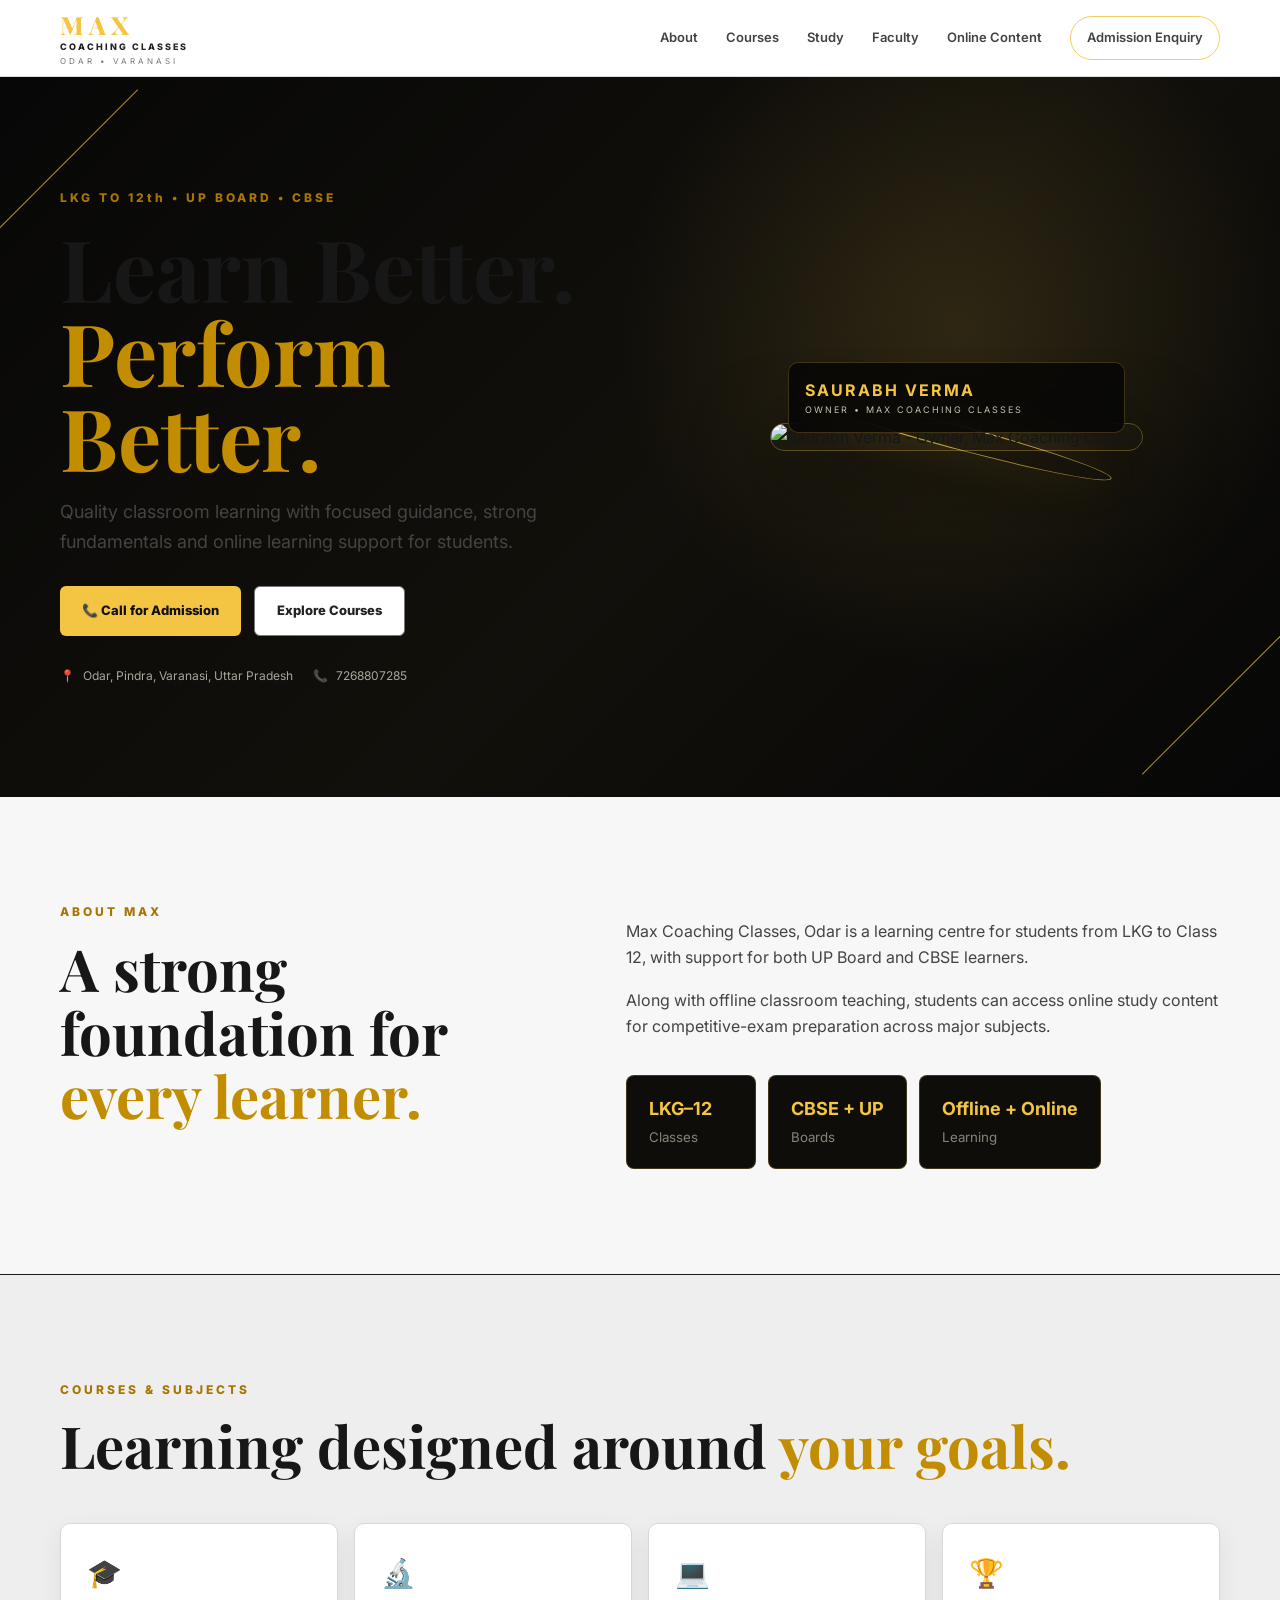
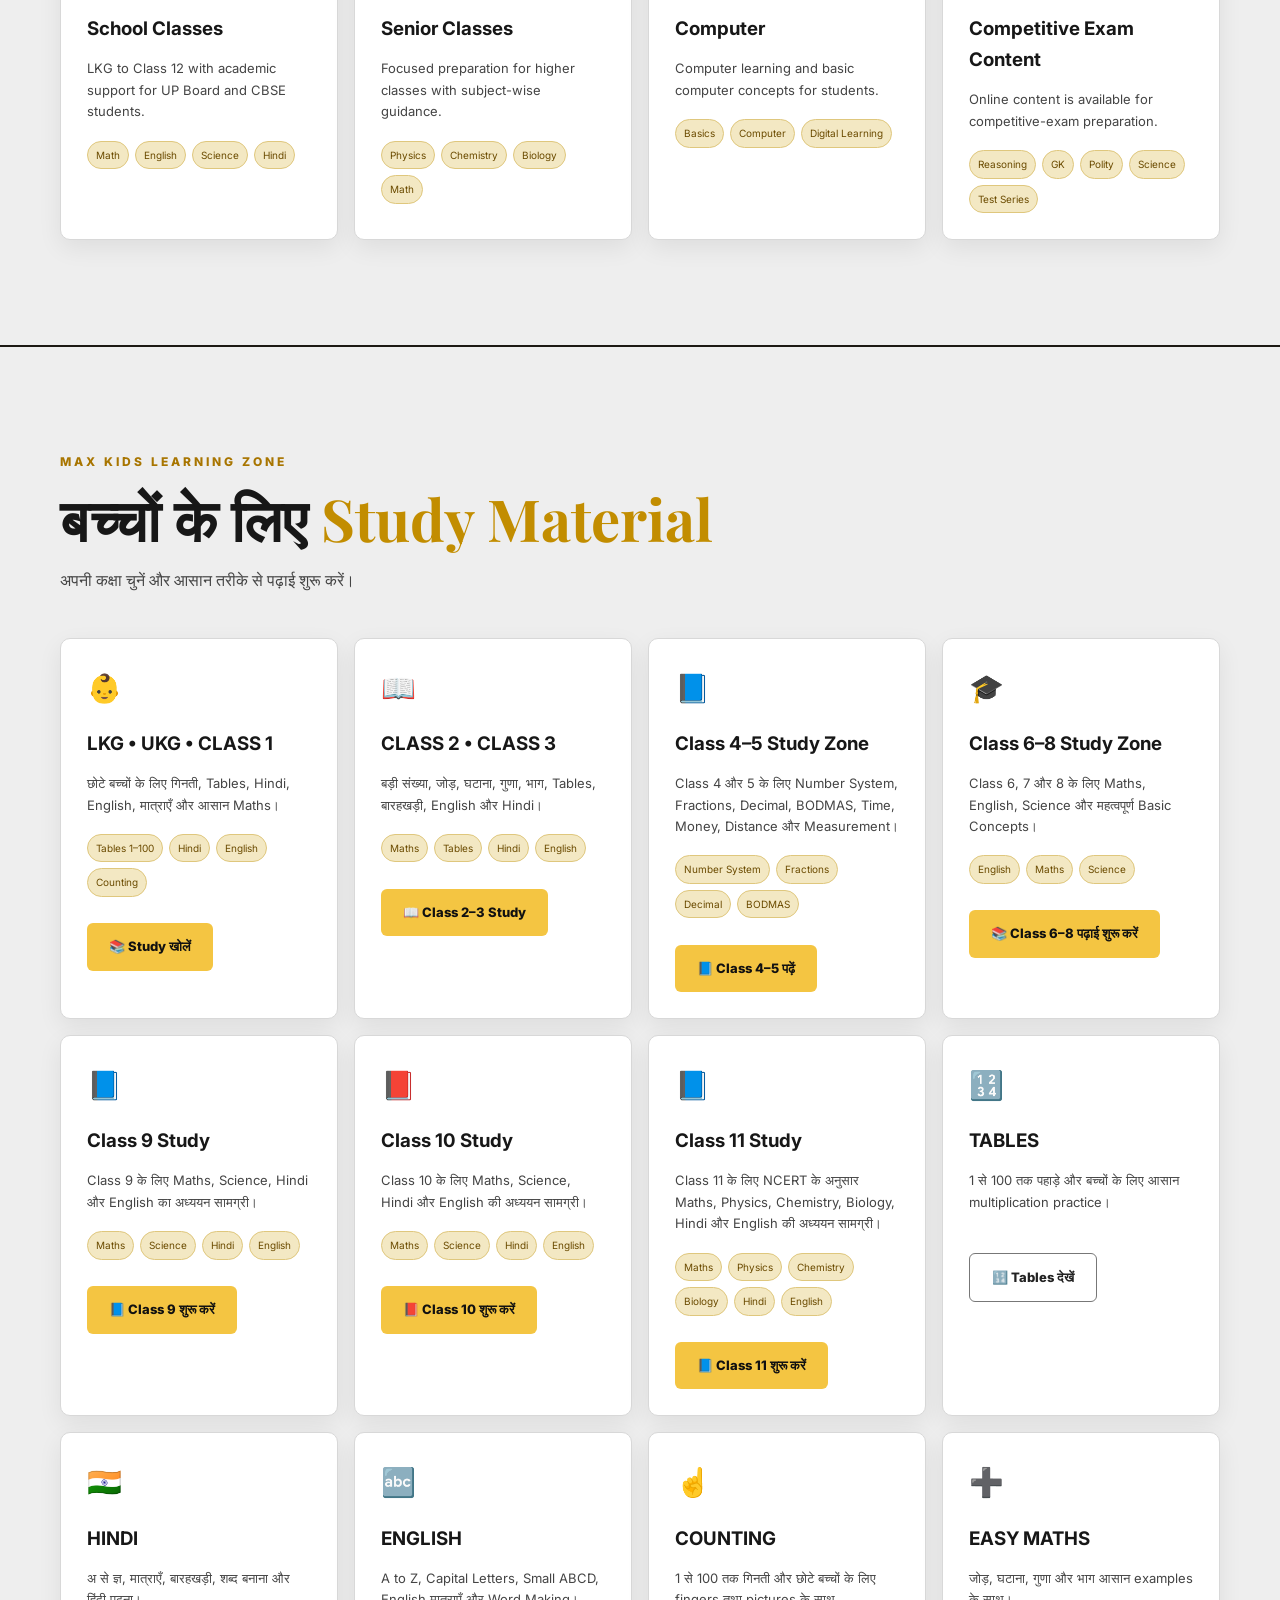
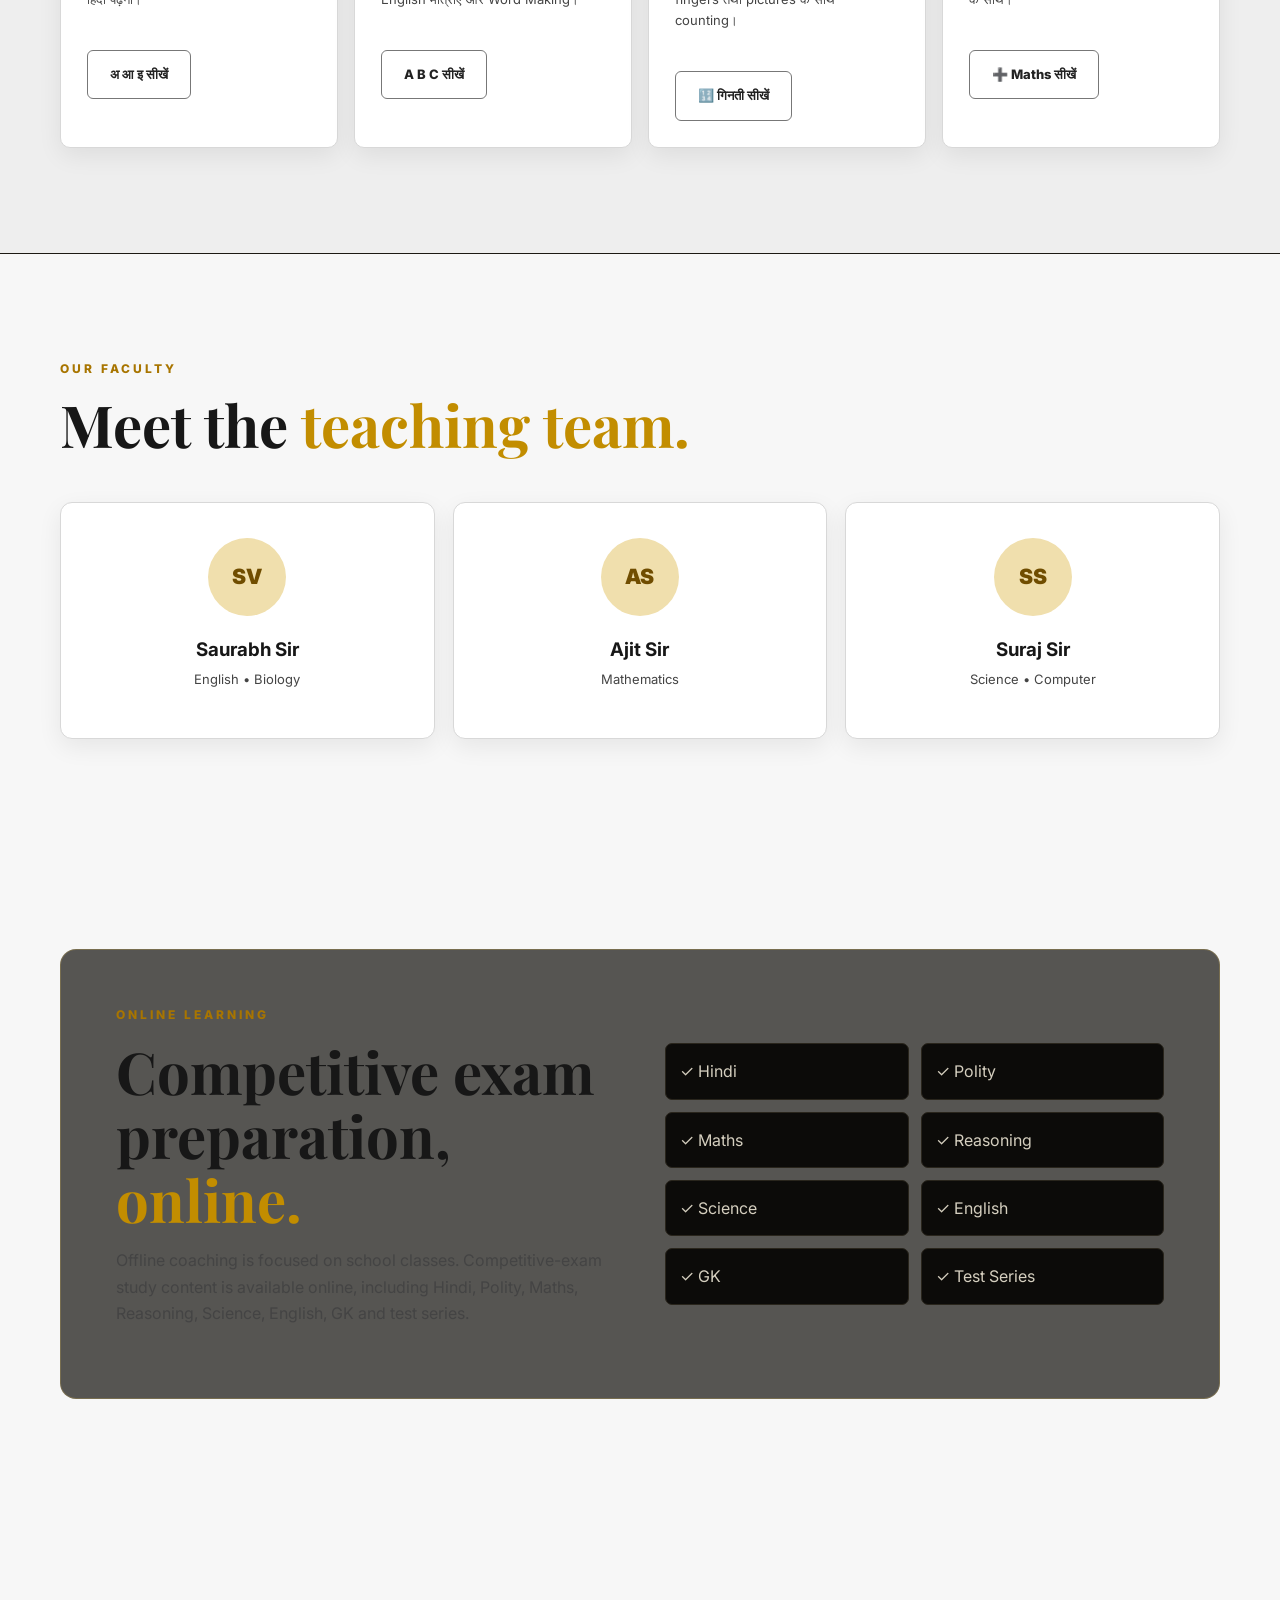
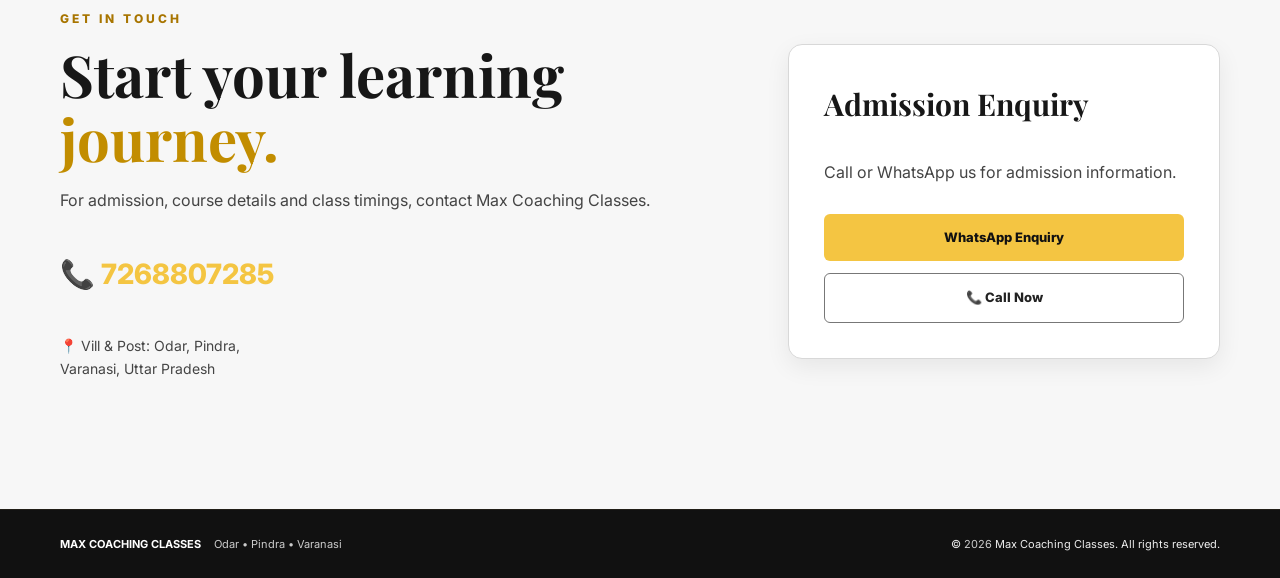
==== index.html @ 0e2a24a3 "Update index.html" ====
<!DOCTYPE html>
<html lang="en">
<head>

  <meta charset="UTF-8">
  <meta name="viewport" content="width=device-width, initial-scale=1.0">

  <meta name="description"
    content="Max Coaching Classes Odar, Pindra, Varanasi - LKG to 12th, UP Board, CBSE and online competitive exam content.">
  <link rel="icon" type="image/pneg" href="images/owner.png">
  
  <title>MAX Coaching Classes | Odar, Varanasi</title>
  
  <link rel="preconnect" href="https://fonts.googleapis.com">
  <link rel="preconnect" href="https://fonts.gstatic.com" crossorigin>

  <link
    href="https://fonts.googleapis.com/css2?family=Inter:wght@400;500;600;700;800&family=Playfair+Display:wght@600;700;800&display=swap"
    rel="stylesheet">

  <link rel="stylesheet" href="style.css">

</head>

<body>

<!-- ================= HEADER ================= -->

<header class="header">

  <div class="container nav">

    <a class="brand" href="#home">

      <span class="brand-max">MAX</span>
      <span>COACHING CLASSES</span>
      <small>ODAR • VARANASI</small>

    </a>

    <button class="menu-btn" aria-label="Open menu">
      ☰
    </button>

    <nav class="nav-links">

      <a href="#about">About</a>
      <a href="#courses">Courses</a>
      <a href="#study">Study</a>
      <a href="#faculty">Faculty</a>
      <a href="#online">Online Content</a>
      <a href="#contact" class="nav-cta">Admission Enquiry</a>

    </nav>

  </div>

</header>


<!-- ================= MAIN ================= -->

<main>


<!-- ================= HERO ================= -->

<section id="home" class="hero">

  <div class="hero-glow"></div>

  <div class="container hero-grid">

    <div class="hero-copy">

      <div class="eyebrow">
        LKG TO 12th • UP BOARD • CBSE
      </div>

      <h1>
        Learn Better.<br>
        <span>Perform Better.</span>
      </h1>

      <p class="hero-text">
        Quality classroom learning with focused guidance,
        strong fundamentals and online learning support for students.
      </p>

      <div class="hero-buttons">

        <a
          class="btn btn-gold"
          href="tel:+917268807285">
          📞 Call for Admission
        </a>

        <a
          class="btn btn-outline"
          href="#courses">
          Explore Courses
        </a>

      </div>

      <div class="quick-info">

        <div>
          <b>📍</b>
          <span>Odar, Pindra, Varanasi, Uttar Pradesh</span>
        </div>

        <div>
          <b>📞</b>
          <span>7268807285</span>
        </div>

      </div>

    </div>


    <!-- OWNER PHOTO -->

    <div class="hero-card">

      <div class="gold-ring"></div>

      <img
        src="assets/owner.png"
        alt="Saurabh Verma - Owner, Max Coaching Classes">

      <div class="owner-badge">

        <strong>SAURABH VERMA</strong>

        <span>
          OWNER • MAX COACHING CLASSES
        </span>

      </div>

    </div>

  </div>

</section>


<!-- ================= ABOUT ================= -->

<section id="about" class="section">

  <div class="container split">

    <div>

      <div class="section-label">
        ABOUT MAX
      </div>

      <h2>
        A strong foundation for
        <span>every learner.</span>
      </h2>

    </div>

    <div>

      <p>
        Max Coaching Classes, Odar is a learning centre
        for students from LKG to Class 12, with support
        for both UP Board and CBSE learners.
      </p>

      <p>
        Along with offline classroom teaching, students
        can access online study content for
        competitive-exam preparation across major subjects.
      </p>

      <div class="stats">

        <div>
          <strong>LKG–12</strong>
          <small>Classes</small>
        </div>

        <div>
          <strong>CBSE + UP</strong>
          <small>Boards</small>
        </div>

        <div>
          <strong>Offline + Online</strong>
          <small>Learning</small>
        </div>

      </div>

    </div>

  </div>

</section>


<!-- ================= COURSES ================= -->

<section id="courses" class="section dark-section">

  <div class="container">

    <div class="section-label">
      COURSES & SUBJECTS
    </div>

    <h2>
      Learning designed around
      <span>your goals.</span>
    </h2>

    <div class="cards">


      <article class="card">

        <div class="icon">🎓</div>

        <h3>School Classes</h3>

        <p>
          LKG to Class 12 with academic support
          for UP Board and CBSE students.
        </p>

        <div class="tags">
          <span>Math</span>
          <span>English</span>
          <span>Science</span>
          <span>Hindi</span>
        </div>

      </article>


      <article class="card">

        <div class="icon">🔬</div>

        <h3>Senior Classes</h3>

        <p>
          Focused preparation for higher classes
          with subject-wise guidance.
        </p>

        <div class="tags">
          <span>Physics</span>
          <span>Chemistry</span>
          <span>Biology</span>
          <span>Math</span>
        </div>

      </article>


      <article class="card">

        <div class="icon">💻</div>

        <h3>Computer</h3>

        <p>
          Computer learning and basic computer
          concepts for students.
        </p>

        <div class="tags">
          <span>Basics</span>
          <span>Computer</span>
          <span>Digital Learning</span>
        </div>

      </article>


      <article class="card">

        <div class="icon">🏆</div>

        <h3>Competitive Exam Content</h3>

        <p>
          Online content is available for
          competitive-exam preparation.
        </p>

        <div class="tags">
          <span>Reasoning</span>
          <span>GK</span>
          <span>Polity</span>
          <span>Science</span>
          <span>Test Series</span>
        </div>

      </article>

    </div>

  </div>

</section>


<!-- ================= STUDY ZONE ================= -->

<section id="study" class="section dark-section">

  <div class="container">

    <div class="section-label">
      MAX KIDS LEARNING ZONE
    </div>

    <h2>
      बच्चों के लिए
      <span>Study Material</span>
    </h2>

    <p>
      अपनी कक्षा चुनें और आसान तरीके से पढ़ाई शुरू करें।
    </p>

    <div class="cards">

      <!-- LKG UKG CLASS 1 -->

      <article class="card">

        <div class="icon">👶</div>

        <h3>LKG • UKG • CLASS 1</h3>

        <p>
          छोटे बच्चों के लिए गिनती, Tables, Hindi,
          English, मात्राएँ और आसान Maths।
        </p>

        <div class="tags">
          <span>Tables 1–100</span>
          <span>Hindi</span>
          <span>English</span>
          <span>Counting</span>
        </div>

        <br>

        <a class="btn btn-gold" href="study.html">
          📚 Study खोलें
        </a>

      </article>


      <!-- CLASS 2 & 3 -->

      <article class="card">

        <div class="icon">📖</div>

        <h3>CLASS 2 • CLASS 3</h3>

        <p>
          बड़ी संख्या, जोड़, घटाना, गुणा, भाग,
          Tables, बारहखड़ी, English और Hindi।
        </p>

        <div class="tags">
          <span>Maths</span>
          <span>Tables</span>
          <span>Hindi</span>
          <span>English</span>
        </div>

        <br>

        <a class="btn btn-gold" href="study23.html">
          📖 Class 2–3 Study
        </a>

      </article>

<!-- CLASS 4-5 STUDY -->

<article class="card">

  <div class="icon">
    📘
  </div>

  <h3>
    Class 4–5 Study Zone
  </h3>

  <p>
    Class 4 और 5 के लिए Number System,
    Fractions, Decimal, BODMAS, Time,
    Money, Distance और Measurement।
  </p>

  <div class="tags">
    <span>Number System</span>
    <span>Fractions</span>
    <span>Decimal</span>
    <span>BODMAS</span>
  </div>

  <br>

  <a
    class="btn btn-gold"
    href="class4-5.html">

    📘 Class 4–5 पढ़ें

  </a>

</article>
      <!-- CLASS 6–8 -->
<article class="card">

  <div class="icon">🎓</div>

  <h3>Class 6–8 Study Zone</h3>

  <p>
    Class 6, 7 और 8 के लिए Maths, English,
    Science और महत्वपूर्ण Basic Concepts।
  </p>

  <div class="tags">
    <span>English</span>
    <span>Maths</span>
    <span>Science</span>
  </div>

  <br>

  <a
    class="btn btn-gold"
    href="class6-8.html">
    📚 Class 6–8 पढ़ाई शुरू करें
  </a>

</article>
      <!-- ================= CLASS 9 ================= -->

<article class="card">

  <div class="icon">
    📘
  </div>

  <h3>
    Class 9 Study
  </h3>

  <p>
    Class 9 के लिए Maths, Science,
    Hindi और English का अध्ययन सामग्री।
  </p>

  <div class="tags">
    <span>Maths</span>
    <span>Science</span>
    <span>Hindi</span>
    <span>English</span>
  </div>

  <br>

  <a
    class="btn btn-gold"
    href="class9.html">

    📘 Class 9 शुरू करें

  </a>

</article>
      <!-- ================= CLASS 10 ================= -->

<article class="card">

  <div class="icon">
    📕
  </div>

  <h3>
    Class 10 Study
  </h3>

  <p>
    Class 10 के लिए Maths, Science,
    Hindi और English की अध्ययन सामग्री।
  </p>

  <div class="tags">
    <span>Maths</span>
    <span>Science</span>
    <span>Hindi</span>
    <span>English</span>
  </div>

  <br>

  <a
    class="btn btn-gold"
    href="class10.html">

    📕 Class 10 शुरू करें

  </a>

</article>
      <!-- ================= CLASS 11 ================= -->

<article class="card">

  <div class="icon">
    📘
  </div>

  <h3>
    Class 11 Study
  </h3>

  <p>
    Class 11 के लिए NCERT के अनुसार
    Maths, Physics, Chemistry, Biology,
    Hindi और English की अध्ययन सामग्री।
  </p>

  <div class="tags">
    <span>Maths</span>
    <span>Physics</span>
    <span>Chemistry</span>
    <span>Biology</span>
    <span>Hindi</span>
    <span>English</span>
  </div>

  <br>

  <a
    class="btn btn-gold"
    href="class11.html">

    📘 Class 11 शुरू करें

  </a>

</article>
      <!-- TABLES -->

      <article class="card">

        <div class="icon">🔢</div>

        <h3>TABLES</h3>

        <p>
          1 से 100 तक पहाड़े और बच्चों के लिए
          आसान multiplication practice।
        </p>

        <br>

        <a class="btn btn-outline" href="study.html#tables">
          🔢 Tables देखें
        </a>

      </article>


      <!-- HINDI -->

      <article class="card">

        <div class="icon">🇮🇳</div>

        <h3>HINDI</h3>

        <p>
          अ से ज्ञ, मात्राएँ, बारहखड़ी,
          शब्द बनाना और हिंदी पढ़ना।
        </p>

        <br>

        <a class="btn btn-outline" href="study.html#hindi">
          अ आ इ सीखें
        </a>

      </article>


      <!-- ENGLISH -->

      <article class="card">

        <div class="icon">🔤</div>

        <h3>ENGLISH</h3>

        <p>
          A to Z, Capital Letters, Small ABCD,
          English मात्राएँ और Word Making।
        </p>

        <br>

        <a class="btn btn-outline" href="study.html#english">
          A B C सीखें
        </a>

      </article>


      <!-- COUNTING -->

      <article class="card">

        <div class="icon">☝️</div>

        <h3>COUNTING</h3>

        <p>
          1 से 100 तक गिनती और छोटे बच्चों के लिए
          fingers तथा pictures के साथ counting।
        </p>

        <br>

        <a class="btn btn-outline" href="study.html#counting">
          🔢 गिनती सीखें
        </a>

      </article>


      <!-- EASY MATHS -->

      <article class="card">

        <div class="icon">➕</div>

        <h3>EASY MATHS</h3>

        <p>
          जोड़, घटाना, गुणा और भाग आसान
          examples के साथ।
        </p>

        <br>

        <a class="btn btn-outline" href="study.html#maths">
          ➕ Maths सीखें
        </a>

      </article>

    </div>

  </div>

</section>

<!-- ================= END STUDY ZONE ================= -->

<!-- ================= FACULTY ================= -->

<section id="faculty" class="section">

  <div class="container">

    <div class="section-label">
      OUR FACULTY
    </div>

    <h2>
      Meet the
      <span>teaching team.</span>
    </h2>

    <div class="faculty-grid">


      <div class="faculty">

        <div class="avatar">SV</div>

        <h3>Saurabh Sir</h3>

        <p>English • Biology</p>

      </div>


      <div class="faculty">

        <div class="avatar">AS</div>

        <h3>Ajit Sir</h3>

        <p>Mathematics</p>

      </div>


      <div class="faculty">

        <div class="avatar">SS</div>

        <h3>Suraj Sir</h3>

        <p>Science • Computer</p>

      </div>


    </div>

  </div>

</section>


<!-- ================= ONLINE ================= -->

<section id="online" class="section online-section">

  <div class="container online-box">

    <div>

      <div class="section-label">
        ONLINE LEARNING
      </div>

      <h2>
        Competitive exam preparation,
        <span>online.</span>
      </h2>

      <p>
        Offline coaching is focused on school classes.
        Competitive-exam study content is available online,
        including Hindi, Polity, Maths, Reasoning, Science,
        English, GK and test series.
      </p>

    </div>

    <div class="online-list">

      <span>✓ Hindi</span>
      <span>✓ Polity</span>
      <span>✓ Maths</span>
      <span>✓ Reasoning</span>
      <span>✓ Science</span>
      <span>✓ English</span>
      <span>✓ GK</span>
      <span>✓ Test Series</span>

    </div>

  </div>

</section>


<!-- ================= CONTACT ================= -->

<section id="contact" class="section contact-section">

  <div class="container contact-grid">

    <div>

      <div class="section-label">
        GET IN TOUCH
      </div>

      <h2>
        Start your learning
        <span>journey.</span>
      </h2>

      <p>
        For admission, course details and class timings,
        contact Max Coaching Classes.
      </p>

      <a
        class="big-phone"
        href="tel:+917268807285">

        📞 7268807285

      </a>

      <p class="address">
        📍 Vill & Post: Odar, Pindra,
        <br>
        Varanasi, Uttar Pradesh
      </p>

    </div>


    <div class="contact-card">

      <h3>Admission Enquiry</h3>

      <p>
        Call or WhatsApp us for admission information.
      </p>

      <a
        class="btn btn-gold full"
        href="https://wa.me/917268807285?text=Hello%20Max%20Coaching%20Classes,%20I%20want%20admission%20details."
        target="_blank"
        rel="noopener">

        WhatsApp Enquiry

      </a>

      <a
        class="btn btn-outline full"
        href="tel:+917268807285">

        📞 Call Now

      </a>

    </div>

  </div>

</section>


</main>


<!-- ================= FOOTER ================= -->

<footer>

  <div class="container footer">

    <div>

      <strong>
        MAX COACHING CLASSES
      </strong>

      <span>
        Odar • Pindra • Varanasi
      </span>

    </div>

    <div>

      © <span id="year"></span>
      Max Coaching Classes.
      All rights reserved.

    </div>

  </div>

</footer>


<script src="script.js"></script>

<script>
  document.getElementById("year").textContent =
    new Date().getFullYear();
</script>

</body>
       </html>
---- style.css ----
:root{
  --black:#070707; --black2:#11100d; --gold:#f4c64d; --gold2:#ffd873;
  --white:#f8f6ef; --muted:#b8b4aa; --line:rgba(244,198,77,.22);
}
*{box-sizing:border-box}html{scroll-behavior:smooth}
body{margin:0;background:var(--black);color:var(--white);font-family:Inter,Arial,sans-serif;line-height:1.65}
a{color:inherit;text-decoration:none}.container{width:min(1160px,92%);margin:auto}
.header{position:sticky;top:0;z-index:50;background:rgba(7,7,7,.86);backdrop-filter:blur(14px);border-bottom:1px solid var(--line)}
.nav{min-height:76px;display:flex;align-items:center;justify-content:space-between}.brand{display:flex;flex-direction:column;line-height:1}.brand-max{font-family:"Playfair Display",serif;font-size:25px;letter-spacing:5px;color:var(--gold);font-weight:800}.brand span:not(.brand-max){font-size:9px;letter-spacing:2px;font-weight:800;margin-top:5px}.brand small{color:#a99c7b;font-size:8px;letter-spacing:3px;margin-top:6px}
.nav-links{display:flex;gap:28px;align-items:center;font-size:13px;font-weight:600}.nav-links a{opacity:.85}.nav-links a:hover{color:var(--gold);opacity:1}.nav-cta{border:1px solid var(--gold);padding:10px 16px;border-radius:30px;color:var(--gold)!important}.menu-btn{display:none;background:none;border:0;color:white;font-size:25px}
.hero{position:relative;overflow:hidden;background:radial-gradient(circle at 75% 35%,rgba(244,198,77,.13),transparent 32%),linear-gradient(135deg,#070707,#12100b 55%,#070707);min-height:720px;display:flex;align-items:center}.hero:before,.hero:after{content:"";position:absolute;width:220px;height:1px;background:var(--gold);opacity:.7;transform:rotate(-45deg)}.hero:before{top:90px;left:-50px}.hero:after{right:-50px;bottom:100px}.hero-grid{display:grid;grid-template-columns:1.05fr .95fr;gap:50px;align-items:center}.eyebrow,.section-label{color:var(--gold);letter-spacing:3px;font-size:12px;font-weight:800}.hero h1{font-family:"Playfair Display",serif;font-size:clamp(52px,7vw,86px);line-height:.98;margin:18px 0}.hero h1 span,h2 span{color:var(--gold)}.hero-text{max-width:590px;color:#c7c2b6;font-size:18px}.hero-buttons{display:flex;gap:13px;margin:30px 0}.btn{display:inline-flex;align-items:center;justify-content:center;padding:13px 22px;border-radius:6px;font-weight:800;font-size:13px;transition:.25s}.btn-gold{background:var(--gold);color:#111}.btn-gold:hover{background:var(--gold2);transform:translateY(-2px)}.btn-outline{border:1px solid #6e633f;color:var(--white)}.btn-outline:hover{border-color:var(--gold);color:var(--gold)}.quick-info{display:flex;gap:20px;flex-wrap:wrap;color:#aaa69b;font-size:12px}.quick-info div{display:flex;gap:8px;align-items:center}.quick-info b{color:var(--gold)}
.hero-card{position:relative;max-width:500px;margin:auto}.hero-card img{display:block;width:100%;border-radius:18px;position:relative;z-index:2;box-shadow:0 20px 80px rgba(0,0,0,.75);border:1px solid rgba(244,198,77,.3)}.gold-ring{position:absolute;inset:7%;border:1px solid rgba(244,198,77,.8);border-radius:50%;transform:rotate(15deg);box-shadow:0 0 45px rgba(244,198,77,.15)}.owner-badge{position:absolute;z-index:3;bottom:18px;left:18px;right:18px;padding:14px 16px;border-radius:10px;background:rgba(5,5,5,.82);backdrop-filter:blur(10px);border:1px solid var(--line);display:flex;flex-direction:column}.owner-badge strong{color:var(--gold);letter-spacing:2px}.owner-badge span{font-size:9px;color:#c8c1ae;letter-spacing:2px}
.section{padding:105px 0}.split{display:grid;grid-template-columns:.9fr 1.1fr;gap:80px}.section h2{font-family:"Playfair Display",serif;font-size:clamp(38px,5vw,58px);line-height:1.1;margin:15px 0 0}.section p{color:#bcb8ad}.stats{display:flex;gap:12px;margin-top:35px}.stats div{border:1px solid var(--line);padding:18px 22px;min-width:130px;border-radius:8px;background:#0e0d0a}.stats strong{display:block;color:var(--gold);font-size:18px}.stats small{color:#88847a}
.dark-section{background:#0c0b09;border-top:1px solid #1c1913;border-bottom:1px solid #1c1913}.cards{display:grid;grid-template-columns:repeat(4,1fr);gap:16px;margin-top:45px}.card{padding:26px;border:1px solid #27231b;background:linear-gradient(160deg,#12110e,#0b0b09);border-radius:10px;min-height:280px}.card:hover{border-color:rgba(244,198,77,.55);transform:translateY(-4px);transition:.25s}.icon{font-size:28px}.card h3{margin:18px 0 8px}.card p{font-size:13px}.tags{display:flex;flex-wrap:wrap;gap:6px;margin-top:18px}.tags span{font-size:10px;padding:5px 8px;border-radius:20px;background:#201c13;color:#d7c58f}
.faculty-grid{display:grid;grid-template-columns:repeat(3,1fr);gap:18px;margin-top:45px}.faculty{text-align:center;border:1px solid #27231b;padding:35px;background:#0d0c0a;border-radius:12px}.avatar{width:78px;height:78px;border-radius:50%;display:grid;place-items:center;margin:auto;background:linear-gradient(145deg,#f4c64d,#6e5420);color:#111;font-weight:900;font-size:21px}.faculty h3{margin-bottom:3px}.faculty p{margin-top:0;color:var(--gold);font-size:13px}
.online-section{background:radial-gradient(circle at 20% 50%,rgba(244,198,77,.08),transparent 35%)}.online-box{border:1px solid var(--line);padding:55px;border-radius:16px;display:grid;grid-template-columns:1fr 1fr;gap:50px;background:rgba(18,16,12,.7)}.online-list{display:grid;grid-template-columns:1fr 1fr;gap:12px;align-content:center}.online-list span{padding:14px;border:1px solid #29251c;border-radius:7px;color:#d5cfbf;background:#0c0b09}
.contact-section{padding-bottom:115px}.contact-grid{display:grid;grid-template-columns:1.2fr .8fr;gap:80px;align-items:center}.big-phone{display:inline-block;color:var(--gold);font-size:28px;font-weight:800;margin:22px 0}.address{font-size:14px}.contact-card{border:1px solid var(--line);padding:35px;border-radius:14px;background:linear-gradient(160deg,#17140e,#0d0c0a)}.contact-card h3{font-family:"Playfair Display",serif;font-size:30px;margin-top:0}.full{width:100%;margin-top:12px}
footer{border-top:1px solid #211e17;padding:25px 0;color:#77736a;font-size:11px}.footer{display:flex;justify-content:space-between;gap:20px}.footer strong{color:#c4a75d;margin-right:10px}
@media(max-width:850px){.nav-links{display:none;position:absolute;top:76px;left:0;right:0;background:#090908;padding:20px;flex-direction:column;border-bottom:1px solid var(--line)}.nav-links.open{display:flex}.menu-btn{display:block}.hero{padding:75px 0}.hero-grid,.split,.online-box,.contact-grid{grid-template-columns:1fr}.hero-card{order:-1;max-width:430px}.cards{grid-template-columns:1fr 1fr}.faculty-grid{grid-template-columns:1fr}.section{padding:75px 0}.split{gap:30px}.footer{flex-direction:column}}
@media(max-width:520px){.cards{grid-template-columns:1fr}.hero h1{font-size:52px}.stats{display:grid;grid-template-columns:1fr 1fr}.online-box{padding:28px}.hero-buttons{flex-direction:column}.btn{width:100%}}

/* =================================================
   MAX KIDS STUDY SECTION
================================================= */

.study-section{
  background:#090807;
  padding:90px 20px;
  border-top:1px solid #282218;
}

.study-container{
  max-width:1200px;
  margin:auto;
}

.study-title{
  text-align:center;
  margin-bottom:35px;
}

.study-title p{
  color:#d8ad43;
  letter-spacing:4px;
  font-size:11px;
  font-weight:800;
}

.study-title h2{
  color:#fff;
  font-family:"Playfair Display",serif;
  font-size:42px;
  margin:10px 0;
}

.study-title span{
  color:#aaa49a;
  font-size:15px;
}

.study-menu{
  display:flex;
  justify-content:center;
  flex-wrap:wrap;
  gap:10px;
  margin-bottom:60px;
}

.study-menu a{
  color:#e9d18c;
  background:#12100c;
  border:1px solid #3a3120;
  padding:11px 17px;
  border-radius:30px;
  text-decoration:none;
  font-size:12px;
  font-weight:bold;
  transition:.3s;
}

.study-menu a:hover{
  background:#d8ad43;
  color:#080706;
}

.study-box{
  margin:70px 0;
}

.study-heading{
  margin-bottom:28px;
}

.study-heading small{
  color:#d8ad43;
  letter-spacing:3px;
  font-weight:bold;
  font-size:10px;
}

.study-heading h3{
  color:white;
  font-family:"Playfair Display",serif;
  font-size:32px;
  margin:7px 0;
}

.study-heading p{
  color:#99948a;
  font-size:14px;
}


/* TABLES */

.table-grid{
  display:grid;
  grid-template-columns:repeat(5,1fr);
  gap:10px;
}

.table-card{
  background:#12100c;
  border:1px solid #30291d;
  border-radius:10px;
  padding:15px 8px;
  text-align:center;
}

.table-card strong{
  display:block;
  color:#e2b84d;
  margin-bottom:7px;
}

.table-card span{
  color:#c4beb1;
  font-size:11px;
  line-height:1.7;
}


/* MATH */

.math-cards{
  display:grid;
  grid-template-columns:repeat(4,1fr);
  gap:15px;
}

.math-card{
  background:#12100c;
  border:1px solid #30291d;
  border-radius:12px;
  padding:25px;
  text-align:center;
}

.math-card div{
  font-size:35px;
}

.math-card h4{
  color:#e2b84d;
  font-size:20px;
}

.math-card p{
  color:#d0cabd;
  margin:7px;
}

.small-table-box{
  margin-top:35px;
  background:#0e0d0a;
  border:1px solid #30291d;
  border-radius:12px;
  padding:25px;
}

.small-table-box h3{
  color:#e2b84d;
}

.small-table-grid{
  display:grid;
  grid-template-columns:repeat(5,1fr);
  gap:10px;
}

.small-table{
  background:#15130f;
  border:1px solid #30291d;
  border-radius:8px;
  padding:12px;
  color:#d0cabd;
  text-align:center;
  font-size:12px;
  line-height:1.7;
}

.small-table b{
  color:#e2b84d;
  display:block;
  margin-bottom:5px;
}


/* HINDI */

.hindi-grid{
  display:grid;
  grid-template-columns:repeat(7,1fr);
  gap:10px;
}

.hindi-card{
  min-height:105px;
  background:#12100c;
  border:1px solid #30291d;
  border-radius:10px;
  display:flex;
  flex-direction:column;
  justify-content:center;
  align-items:center;
  text-align:center;
  padding:10px;
}

.hindi-card b{
  color:#e2b84d;
  font-family:"Noto Sans Devanagari","Nirmala UI",sans-serif;
  font-size:30px;
}

.hindi-card span{
  color:#c8c1b2;
  font-size:11px;
  margin-top:8px;
}


/* MATRAYEN */

.matra-section{
  background:#11100c;
  border:1px solid #30291d;
  border-radius:12px;
  padding:25px;
  margin-top:25px;
}

.matra-section h3{
  color:#e2b84d;
}

.matra-grid{
  display:flex;
  flex-wrap:wrap;
  gap:10px;
}

.matra-grid span{
  color:white;
  background:#1b1811;
  border:1px solid #3b321f;
  padding:10px 15px;
  border-radius:8px;
  font-family:"Noto Sans Devanagari","Nirmala UI",sans-serif;
  font-size:20px;
}


/* COUNTING */

.counting-grid{
  display:grid;
  grid-template-columns:repeat(5,1fr);
  gap:13px;
}

.count-card{
  background:#12100c;
  border:1px solid #30291d;
  border-radius:12px;
  min-height:190px;
  display:flex;
  flex-direction:column;
  justify-content:center;
  align-items:center;
  text-align:center;
  padding:15px;
}

.count-card strong{
  color:#e2b84d;
  font-size:32px;
}

.count-card span{
  font-size:32px;
  margin:5px;
}

.count-card p{
  font-size:22px;
  margin:4px;
}

.count-card b{
  color:#fff;
  font-family:"Noto Sans Devanagari","Nirmala UI",sans-serif;
}


/* ENGLISH */

.alphabet-grid{
  display:grid;
  grid-template-columns:repeat(7,1fr);
  gap:10px;
}

.alpha-card{
  background:#12100c;
  border:1px solid #30291d;
  border-radius:10px;
  padding:15px;
  text-align:center;
}

.alpha-card strong{
  display:block;
  color:#e2b84d;
  font-size:30px;
}

.alpha-card small{
  display:block;
  color:white;
  font-size:23px;
  margin-top:4px;
}

.alpha-card span{
  color:#8e897e;
  font-size:9px;
}


/* MOBILE */

@media(max-width:850px){

  .table-grid{
    grid-template-columns:repeat(3,1fr);
  }

  .math-cards{
    grid-template-columns:repeat(2,1fr);
  }

  .hindi-grid{
    grid-template-columns:repeat(5,1fr);
  }

  .counting-grid{
    grid-template-columns:repeat(3,1fr);
  }

  .alphabet-grid{
    grid-template-columns:repeat(5,1fr);
  }

}

@media(max-width:550px){

  .study-section{
    padding:60px 12px;
  }

  .study-title h2{
    font-size:30px;
  }

  .table-grid{
    grid-template-columns:repeat(2,1fr);
  }

  .math-cards{
    grid-template-columns:1fr;
  }

  .small-table-grid{
    grid-template-columns:repeat(2,1fr);
  }

  .hindi-grid{
    grid-template-columns:repeat(3,1fr);
  }

  .counting-grid{
    grid-template-columns:repeat(2,1fr);
  }

  .alphabet-grid{
    grid-template-columns:repeat(4,1fr);
  }

  .study-heading h3{
    font-size:25px;
  }

}
.study-link-card{
  display:flex;
  align-items:center;
  gap:15px;
  text-decoration:none;
  background:#12100c;
  border:1px solid #4a3a20;
  padding:18px;
  border-radius:14px;
  color:white;
  transition:.3s;
}

.study-link-card > span{
  font-size:32px;
}

.study-link-card div{
  flex:1;
}

.study-link-card strong{
  display:block;
  color:#e4b844;
  font-size:18px;
}

.study-link-card small{
  display:block;
  color:#aaa;
  margin-top:3px;
}

.study-link-card b{
  color:#e4b844;
  font-size:25px;
}

.study-link-card:hover{
  transform:translateY(-3px);
  border-color:#e4b844;
}
/* =========================================================
   MAX COACHING CLASSES
   LIGHT + DARK MODE FIX
   इसे style.css के सबसे नीचे रखें
   ========================================================= */

/* ---------- BASIC THEME VARIABLES ---------- */

:root {
  color-scheme: light dark;

  --page-bg: #080808;
  --section-bg: #0d0d0d;
  --card-bg: #151515;
  --card-bg-2: #1b1b1b;

  --text-main: #ffffff;
  --text-heading: #ffffff;
  --text-muted: #c9c9c9;

  --gold: #f4c542;
  --gold-dark: #d9a91f;

  --border: #343434;
  --soft-border: #444444;

  --input-bg: #ffffff;
}


/* =========================================================
   DARK MODE
   ========================================================= */

@media (prefers-color-scheme: dark) {

  body {
    background: var(--page-bg);
    color: var(--text-main);
  }

  .section,
  .study-section {
    background: var(--section-bg);
    color: var(--text-main);
  }

  .dark-section {
    background: #080808;
  }

  h1,
  h2,
  h3,
  h4,
  h5,
  h6,
  strong,
  b {
    color: var(--text-heading);
  }

  p,
  li,
  span {
    color: var(--text-muted);
  }

  .card,
  .study-box,
  .math-card,
  .hindi-card,
  .count-card,
  .alphabet-card,
  .faculty,
  .contact-card {
    background: var(--card-bg);
    color: var(--text-main);
    border-color: var(--border);
  }

}


/* =========================================================
   LIGHT MODE
   ========================================================= */

@media (prefers-color-scheme: light) {

  body {
    background: #f7f7f7 !important;
    color: #171717 !important;
  }

  .header {
    background: #ffffff !important;
    color: #171717 !important;
    border-bottom: 1px solid #dddddd;
  }

  .section,
  .study-section {
    background: #f7f7f7 !important;
    color: #171717 !important;
  }

  .dark-section {
    background: #eeeeee !important;
    color: #171717 !important;
  }


  /* ---------- ALL HEADINGS ---------- */

  h1,
  h2,
  h3,
  h4,
  h5,
  h6 {
    color: #171717 !important;
  }

  .hero h1 {
    color: #171717 !important;
  }

  .hero h1 span,
  h2 span {
    color: #c28d00 !important;
  }


  /* ---------- NORMAL TEXT ---------- */

  p {
    color: #444444 !important;
  }

  .section-label,
  .eyebrow {
    color: #a87500 !important;
  }


  /* ---------- NAVIGATION ---------- */

  .nav-links a {
    color: #222222 !important;
  }

  .nav-links a:hover {
    color: #b27b00 !important;
  }

  .brand {
    color: #222222 !important;
  }

  .brand small {
    color: #777777 !important;
  }


  /* =====================================================
     STUDY CARDS
     ===================================================== */

  .card,
  .study-box,
  .math-card,
  .hindi-card,
  .count-card,
  .alphabet-card,
  .faculty,
  .contact-card {

    background: #ffffff !important;

    color: #171717 !important;

    border: 1px solid #d8d8d8 !important;

    box-shadow: 0 8px 25px rgba(0, 0, 0, 0.07);
  }


  /* ---------- CARD HEADINGS ---------- */

  .card h3,
  .study-box h3,
  .math-card h4,
  .hindi-card b,
  .count-card strong,
  .count-card b,
  .alphabet-card .capital,
  .alphabet-card .small,
  .faculty h3,
  .contact-card h3 {

    color: #171717 !important;
  }


  /* ---------- CARD TEXT ---------- */

  .card p,
  .study-box p,
  .math-card p,
  .hindi-card span,
  .count-card p,
  .count-card span,
  .faculty p,
  .contact-card p {

    color: #444444 !important;
  }


  /* =====================================================
     STUDY HEADING
     ===================================================== */

  .study-heading small {
    color: #b27b00 !important;
  }

  .study-heading h3 {
    color: #171717 !important;
  }

  .study-heading p {
    color: #555555 !important;
  }


  /* =====================================================
     TABLE CARDS
     ===================================================== */

  .table-card,
  .table-item {

    background: #ffffff !important;

    color: #171717 !important;

    border: 1px solid #d5d5d5 !important;
  }

  .table-card h4,
  .table-item h4 {

    color: #171717 !important;
  }

  .table-card p,
  .table-item p {

    color: #444444 !important;
  }


  /* =====================================================
     MATH
     ===================================================== */

  .math-card {
    background: #ffffff !important;
  }

  .math-card > div:first-child {
    color: #b27b00 !important;
  }


  /* =====================================================
     HINDI
     ===================================================== */

  .hindi-card {
    background: #ffffff !important;
  }

  .hindi-card b {
    color: #b27b00 !important;
    font-size: 30px;
  }

  .hindi-card span {
    color: #333333 !important;
  }


  /* =====================================================
     MATRA
     ===================================================== */

  .matra-section {
    background: #f4f4f4 !important;
    border: 1px solid #dddddd !important;
  }

  .matra-section h3 {
    color: #171717 !important;
  }

  .matra-grid span {
    background: #ffffff !important;
    color: #171717 !important;
    border: 1px solid #dddddd !important;
  }


  /* =====================================================
     COUNTING
     ===================================================== */

  .count-card {
    background: #ffffff !important;
  }

  .count-card strong {
    color: #b27b00 !important;
    font-size: 32px;
  }

  .count-card b {
    color: #171717 !important;
  }


  /* =====================================================
     ENGLISH ALPHABET
     ===================================================== */

  .alphabet-card {
    background: #ffffff !important;
  }

  .alphabet-card .capital {
    color: #b27b00 !important;
    font-size: 32px;
    font-weight: 800;
  }

  .alphabet-card .small {
    color: #222222 !important;
  }

  .alphabet-card .picture {
    color: #333333 !important;
  }


  /* =====================================================
     TAGS
     ===================================================== */

  .tags span {
    background: #f3e8c3 !important;
    color: #6b4b00 !important;
    border: 1px solid #dfc77d !important;
  }


  /* =====================================================
     BUTTONS
     ===================================================== */

  .btn-outline {
    color: #222222 !important;
    border-color: #777777 !important;
    background: #ffffff !important;
  }

  .btn-outline:hover {
    color: #000000 !important;
    border-color: #b27b00 !important;
  }


  /* =====================================================
     FACULTY
     ===================================================== */

  .avatar {
    background: #f0dfad !important;
    color: #704d00 !important;
  }


  /* =====================================================
     FOOTER
     ===================================================== */

  footer {
    background: #111111 !important;
    color: #eeeeee !important;
  }

  footer strong {
    color: #ffffff !important;
  }

  footer span {
    color: #cccccc !important;
  }

}


/* =========================================================
   MOBILE SAFETY
   ========================================================= */

@media (max-width: 600px) {

  .card,
  .study-box,
  .math-card,
  .hindi-card,
  .count-card,
  .alphabet-card {
    color: #171717;
  }

  .study-box {
    overflow: hidden;
  }

  .study-box p {
    line-height: 1.7;
  }

}


/* =========================================================
   IMPORTANT:
   किसी भी पुरानी WHITE TEXT rule को override करने के लिए
   ========================================================= */

@media (prefers-color-scheme: light) {

  .study-section *,
  .study-box *,
  .math-card *,
  .hindi-card *,
  .count-card *,
  .alphabet-card * {
    text-shadow: none;
  }

  .study-section h1,
  .study-section h2,
  .study-section h3,
  .study-section h4,
  .study-section p,
  .study-section span,
  .study-section b,
  .study-section strong {
    opacity: 1 !important;
  }

}
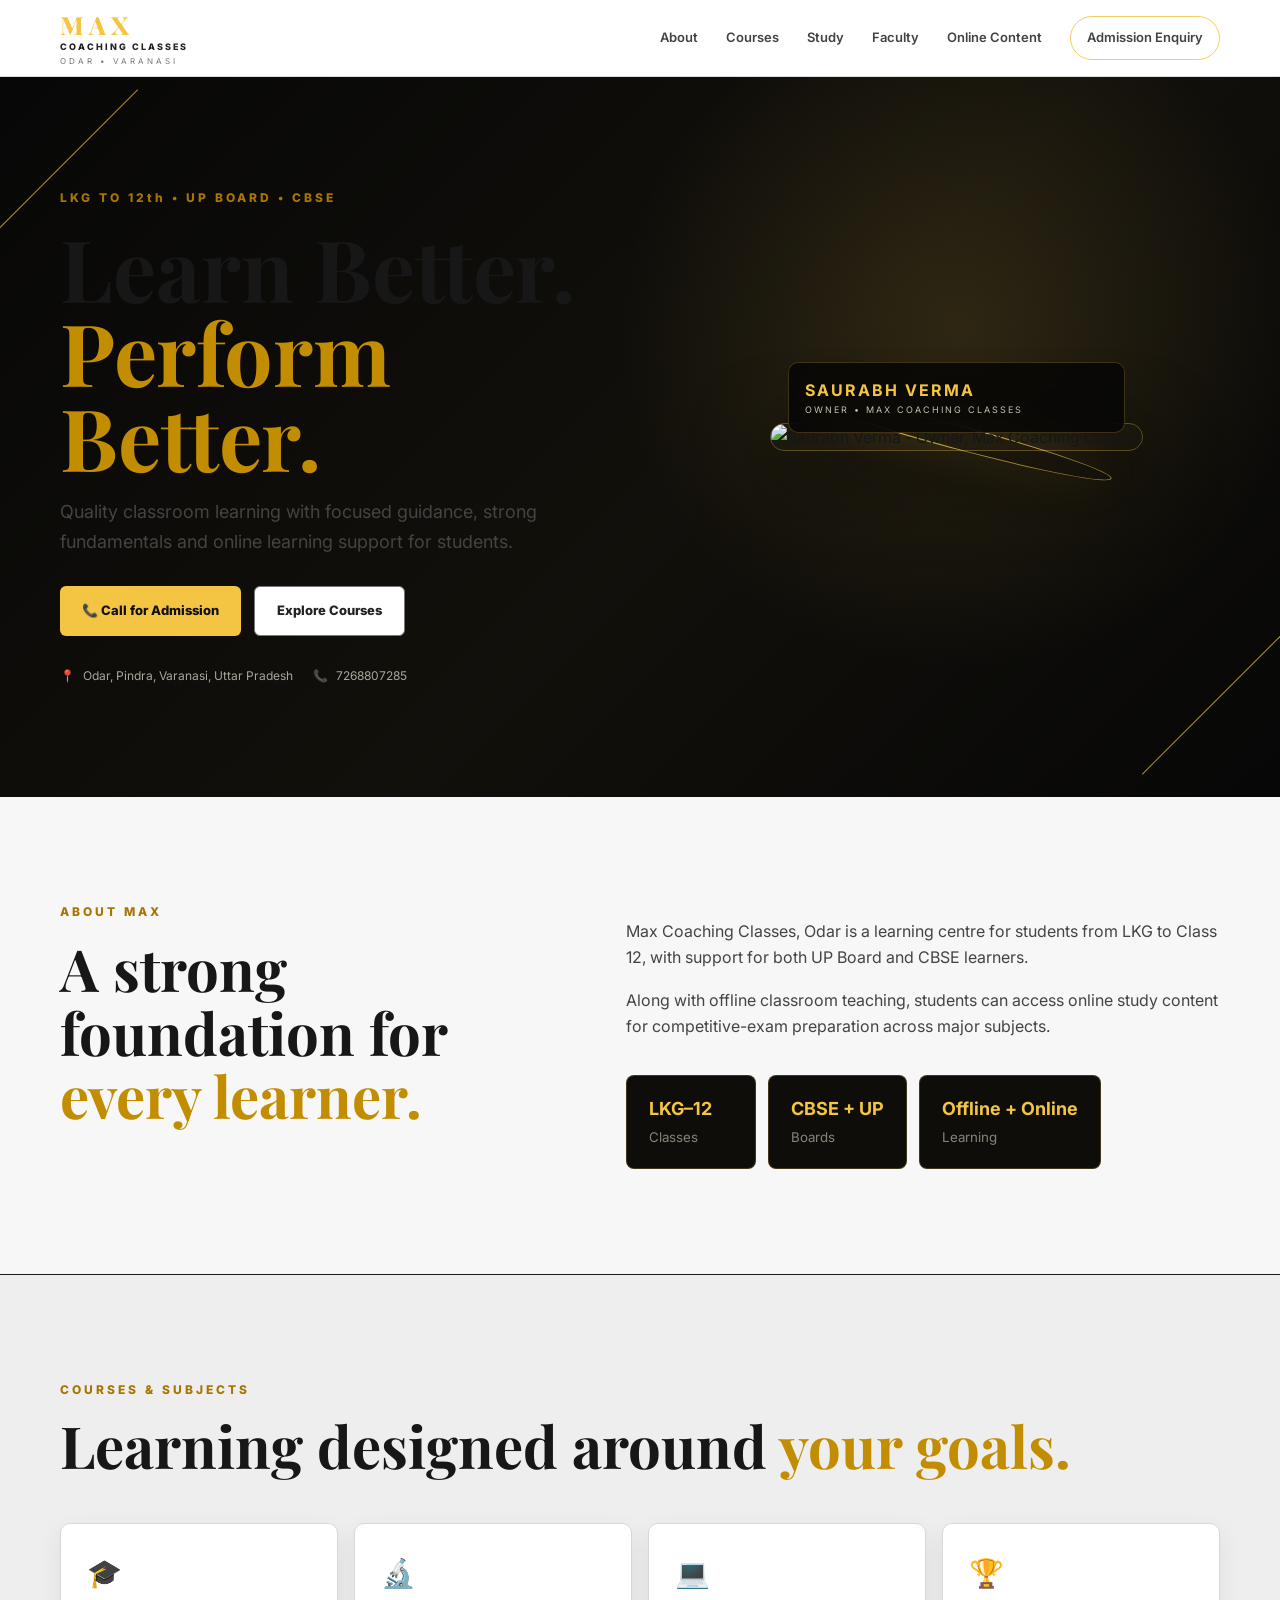
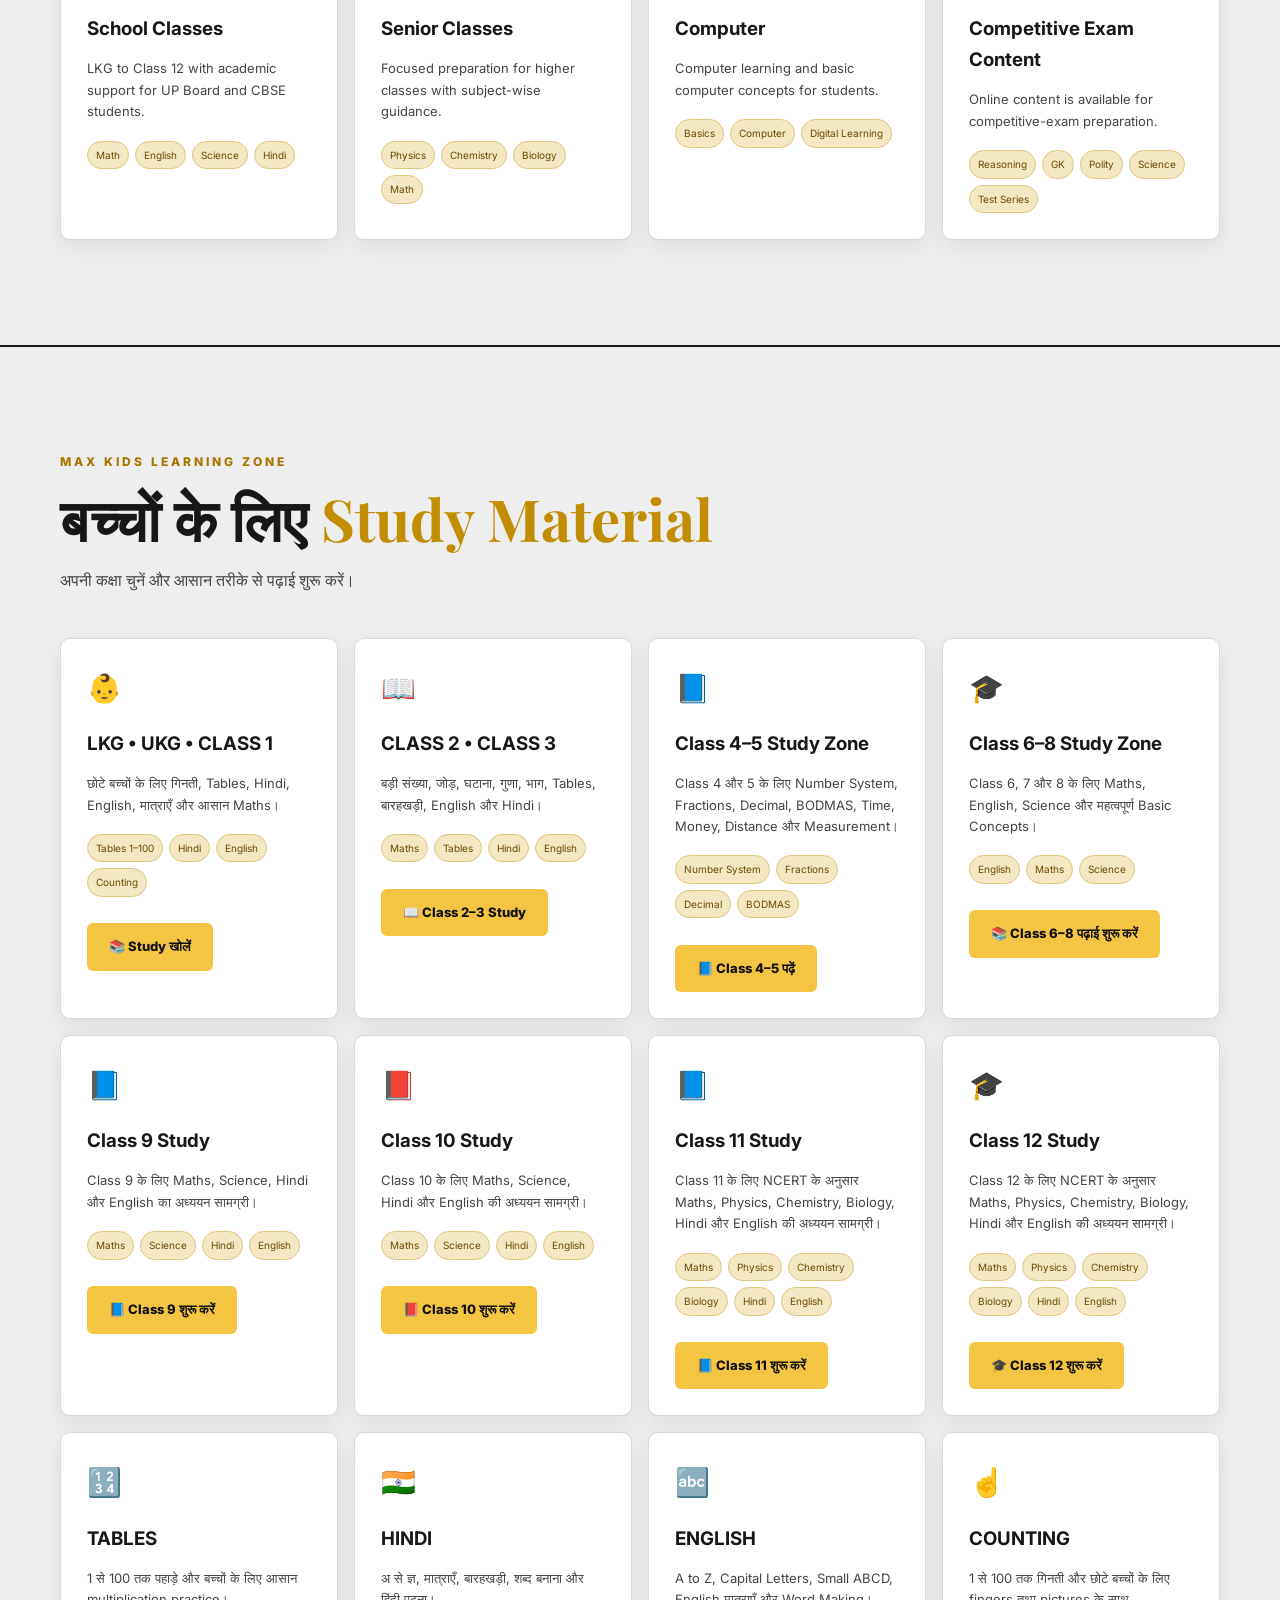
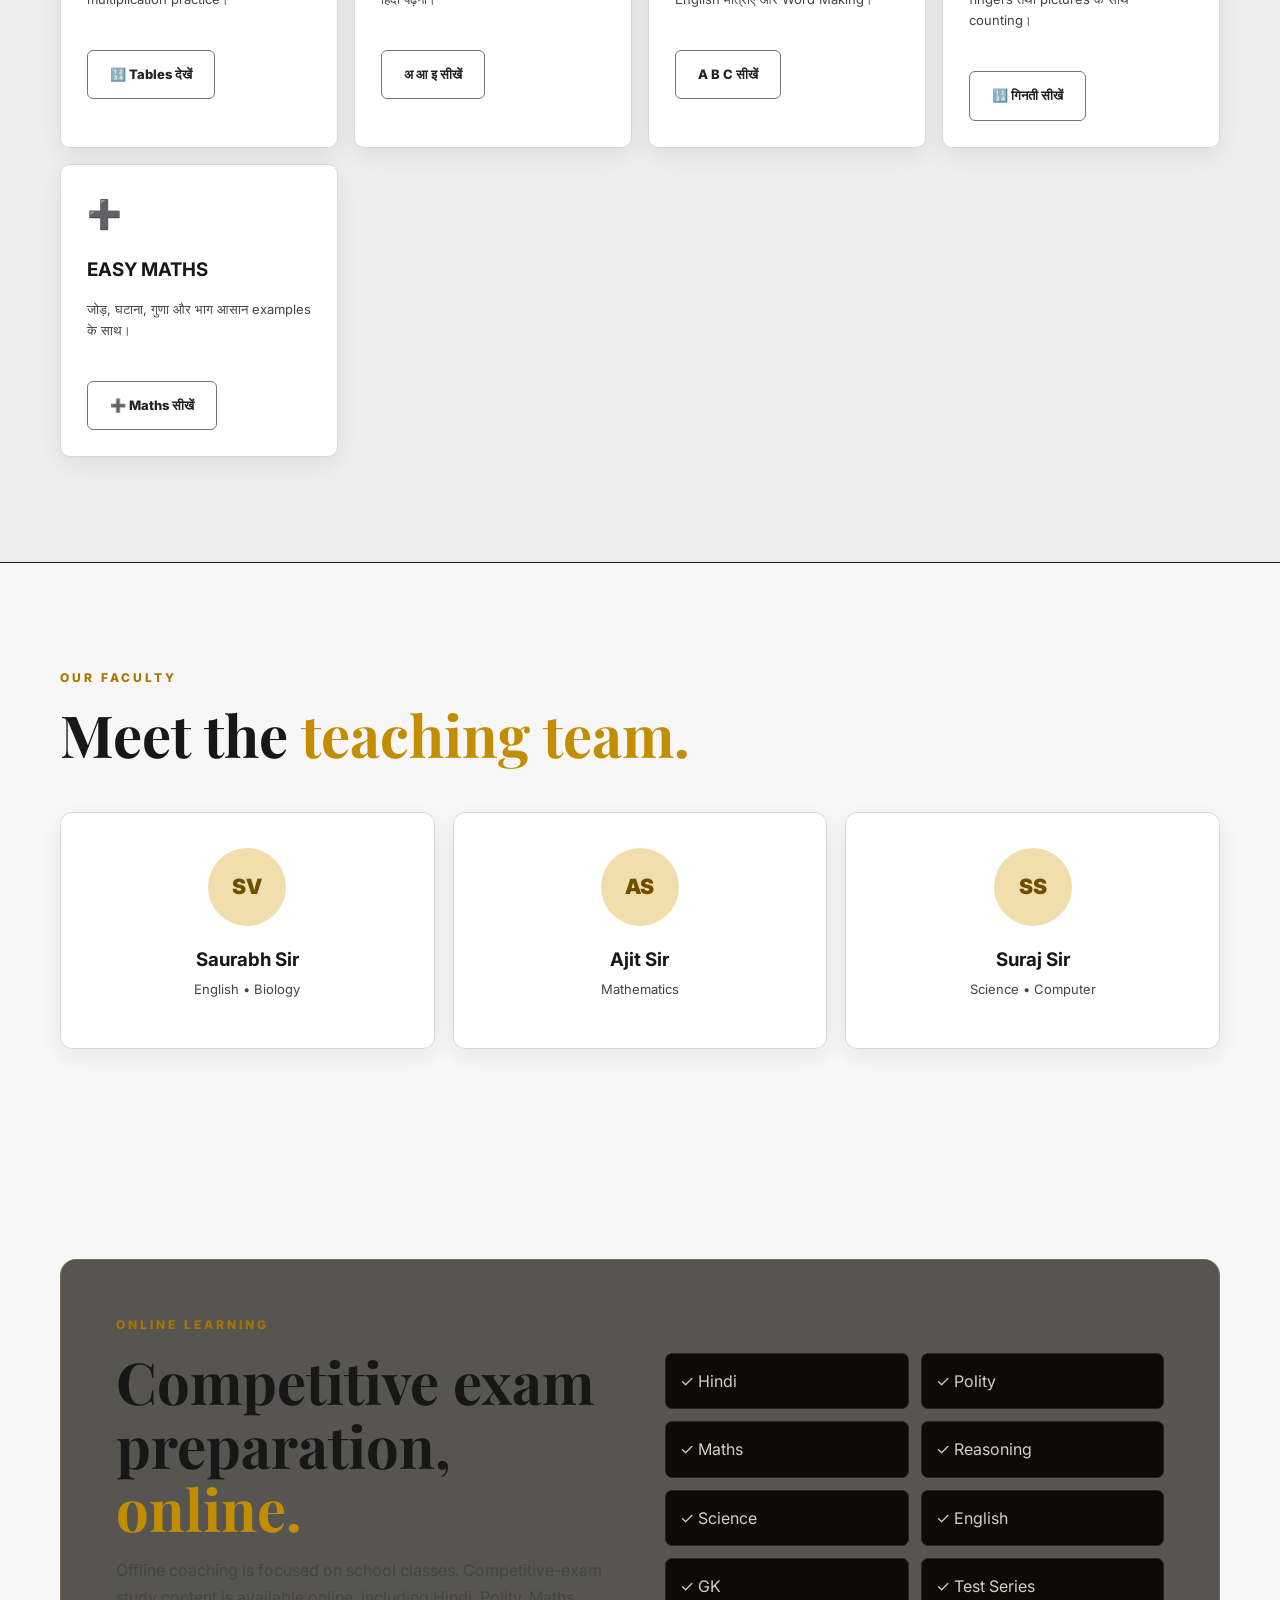
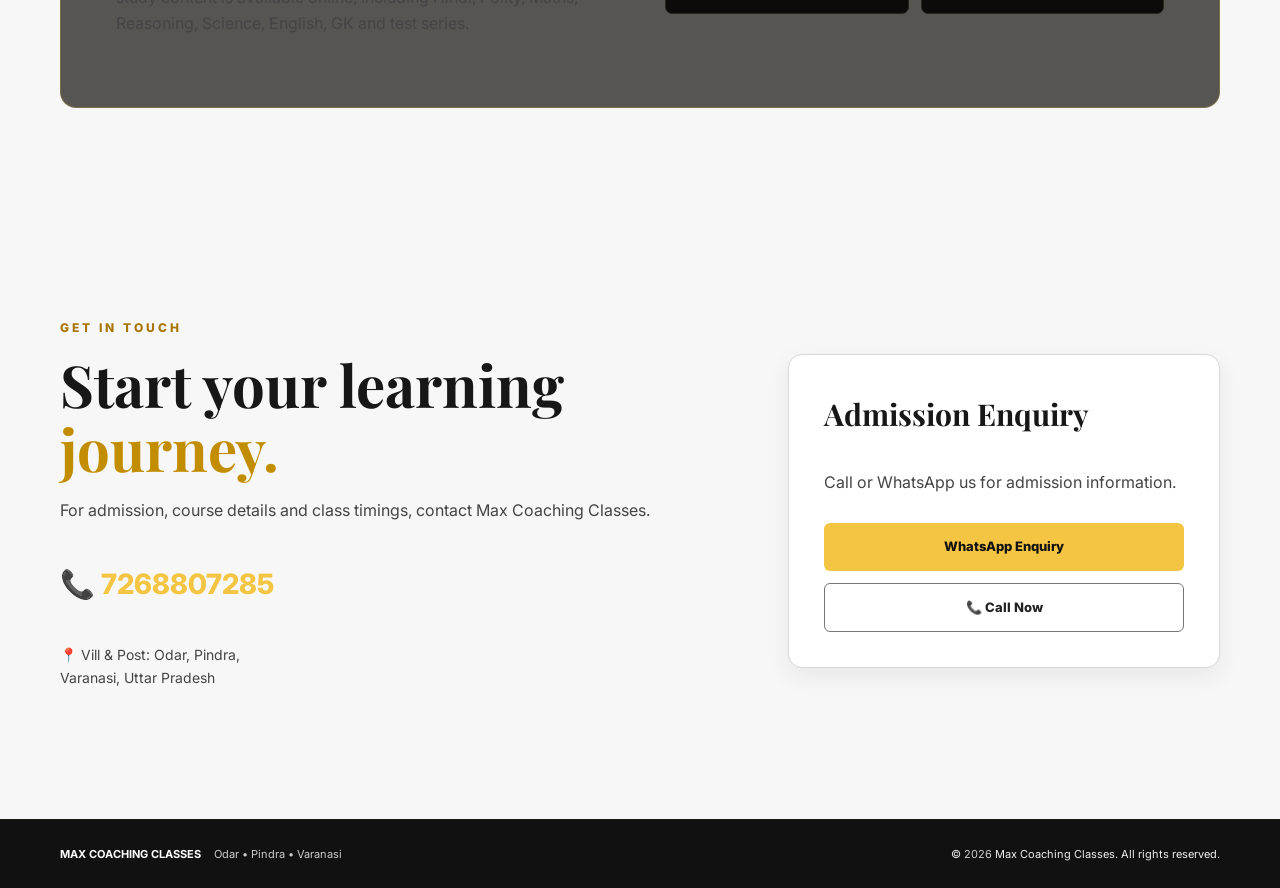
==== commit d577b16f: "Update index.html" ====
--- a/index.html
+++ b/index.html
@@ -563,6 +563,44 @@
   </a>
 
 </article>
+      <!-- ================= CLASS 12 ================= -->
+
+<article class="card">
+
+  <div class="icon">
+    🎓
+  </div>
+
+  <h3>
+    Class 12 Study
+  </h3>
+
+  <p>
+    Class 12 के लिए NCERT के अनुसार
+    Maths, Physics, Chemistry, Biology,
+    Hindi और English की अध्ययन सामग्री।
+  </p>
+
+  <div class="tags">
+    <span>Maths</span>
+    <span>Physics</span>
+    <span>Chemistry</span>
+    <span>Biology</span>
+    <span>Hindi</span>
+    <span>English</span>
+  </div>
+
+  <br>
+
+  <a
+    class="btn btn-gold"
+    href="class12.html">
+
+    🎓 Class 12 शुरू करें
+
+  </a>
+
+</article>
       <!-- TABLES -->
 
       <article class="card">
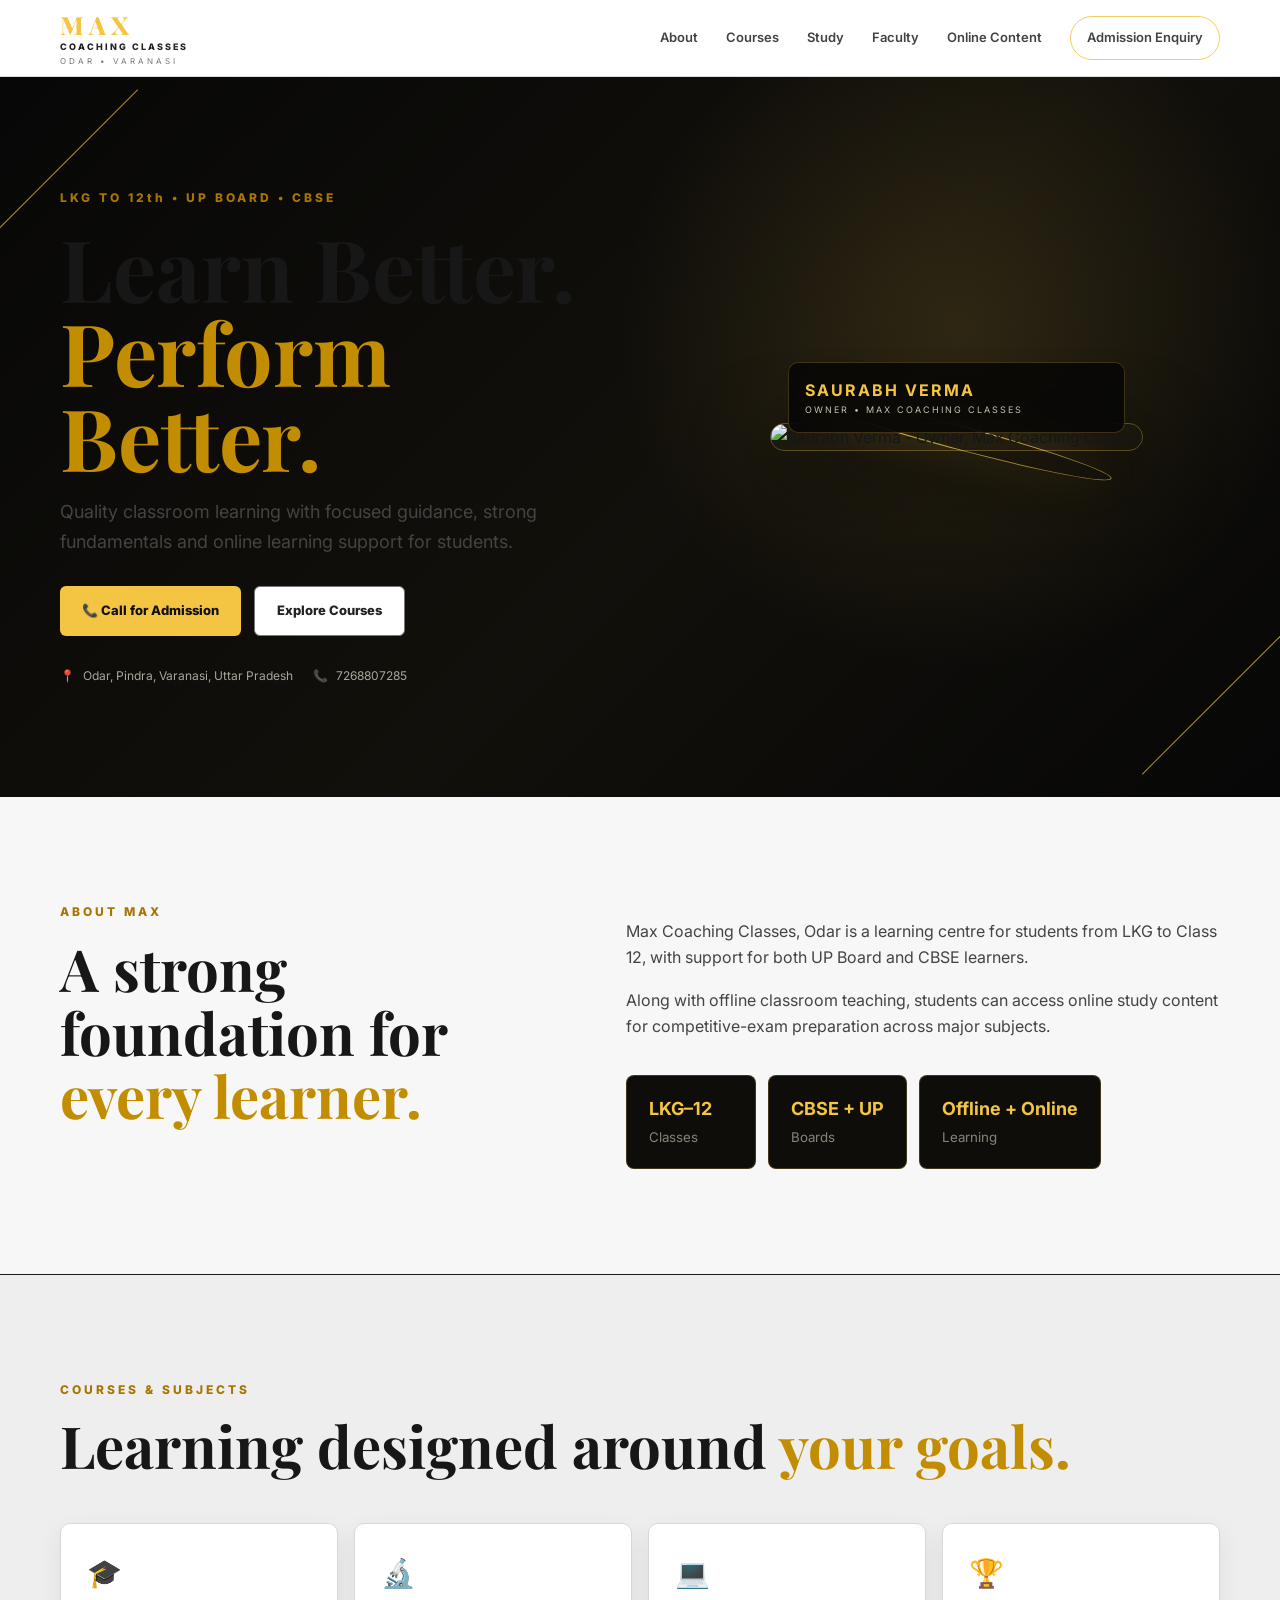
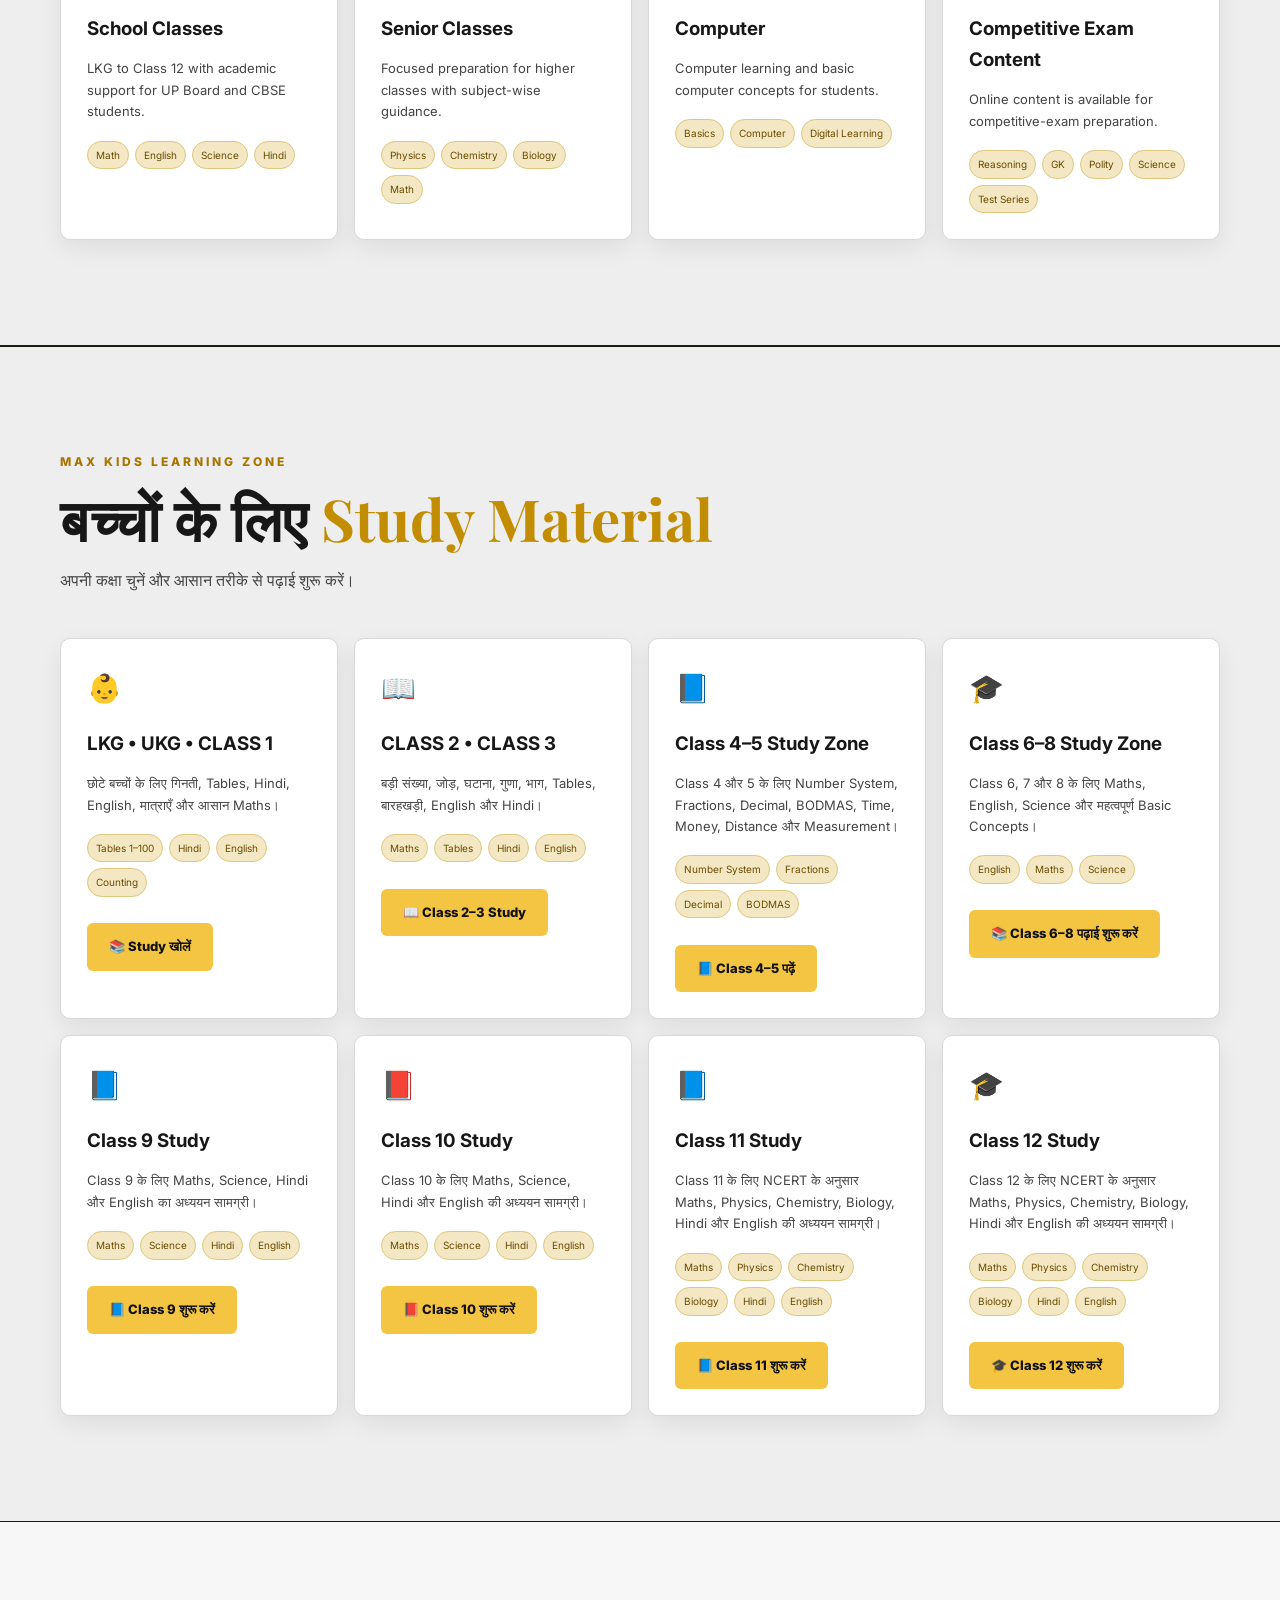
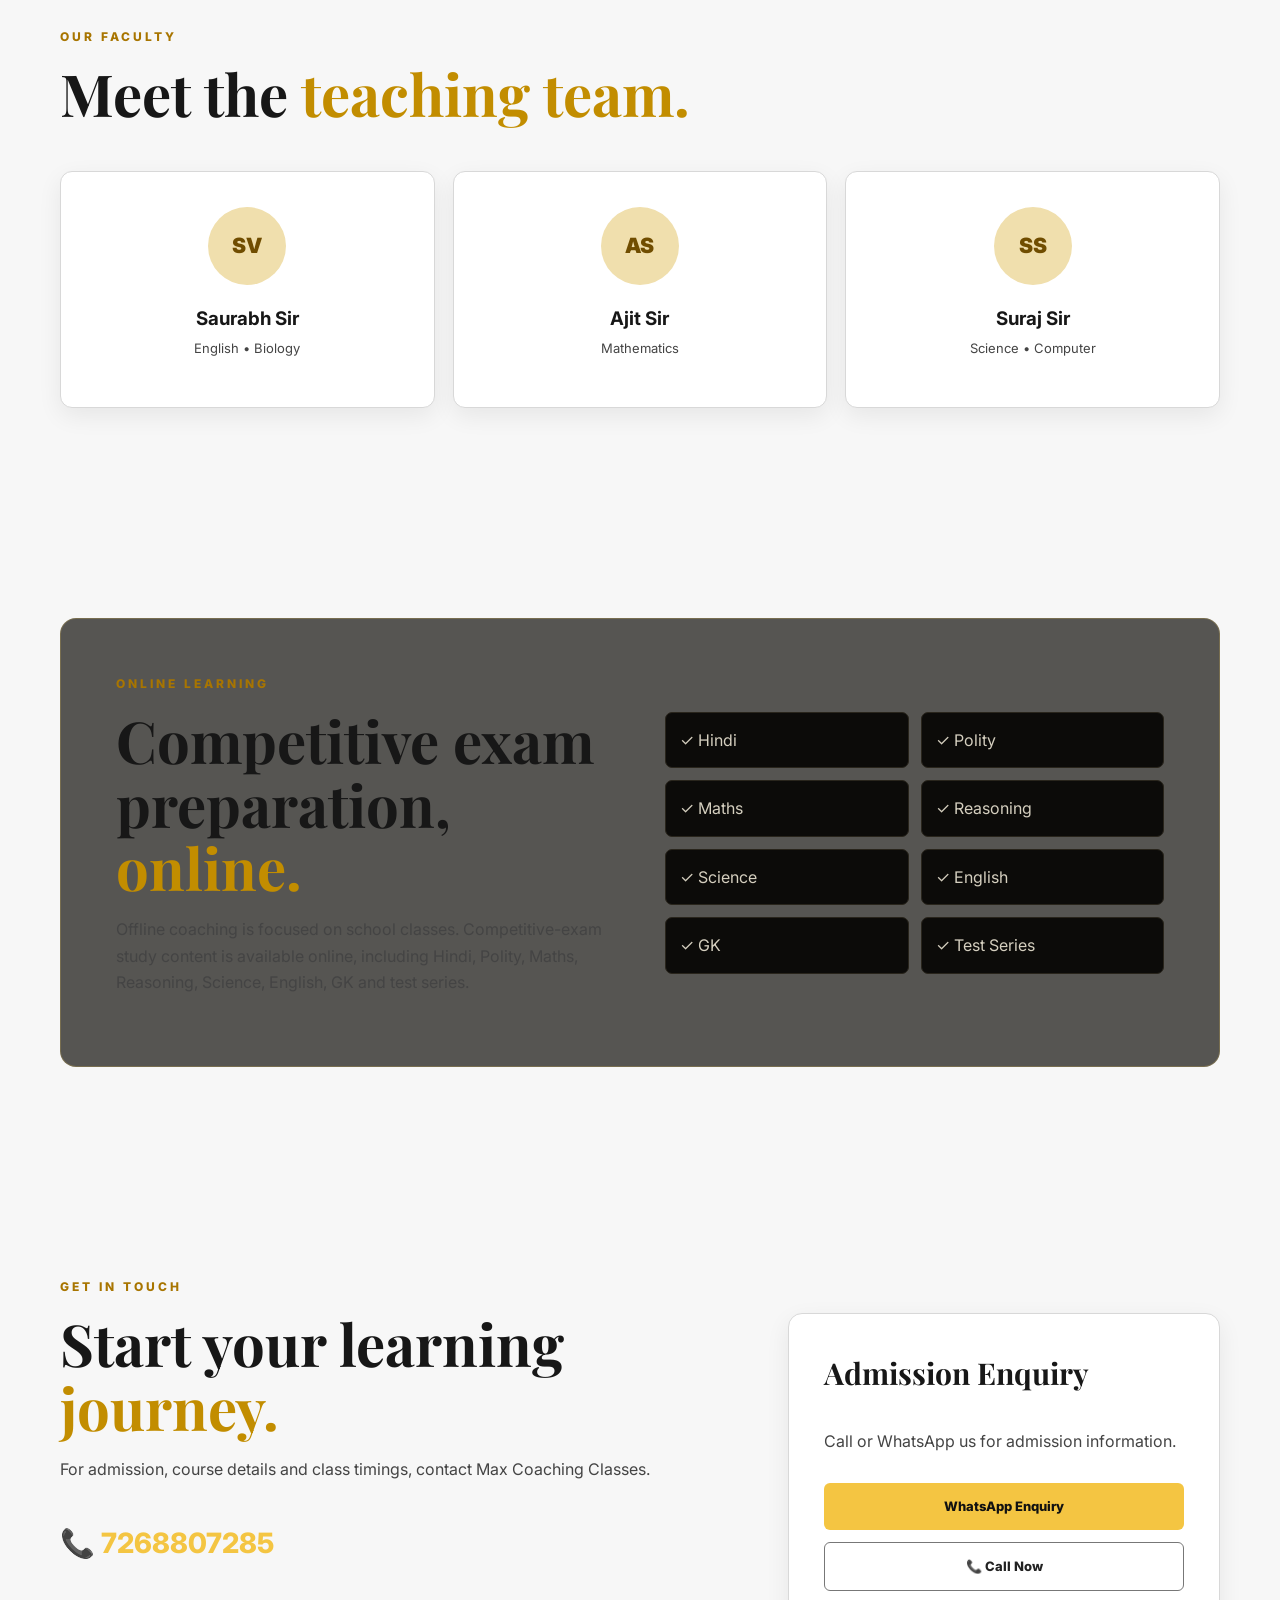
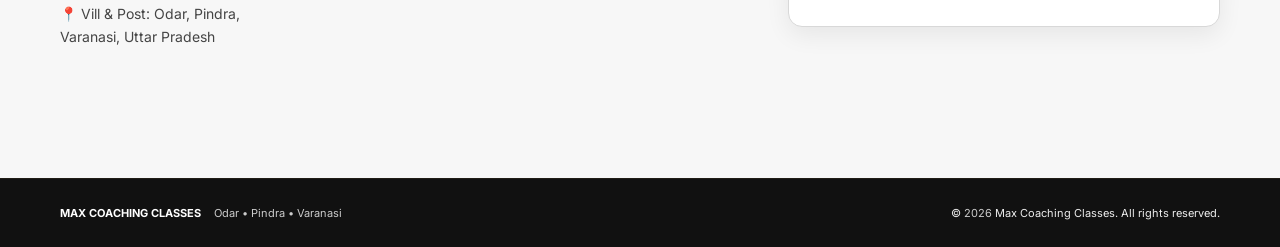
==== commit 0ed48a11: "Update index.html" ====
--- a/index.html
+++ b/index.html
@@ -601,115 +601,7 @@
   </a>
 
 </article>
-      <!-- TABLES -->
-
-      <article class="card">
-
-        <div class="icon">🔢</div>
-
-        <h3>TABLES</h3>
-
-        <p>
-          1 से 100 तक पहाड़े और बच्चों के लिए
-          आसान multiplication practice।
-        </p>
-
-        <br>
-
-        <a class="btn btn-outline" href="study.html#tables">
-          🔢 Tables देखें
-        </a>
-
-      </article>
-
-
-      <!-- HINDI -->
-
-      <article class="card">
-
-        <div class="icon">🇮🇳</div>
-
-        <h3>HINDI</h3>
-
-        <p>
-          अ से ज्ञ, मात्राएँ, बारहखड़ी,
-          शब्द बनाना और हिंदी पढ़ना।
-        </p>
-
-        <br>
-
-        <a class="btn btn-outline" href="study.html#hindi">
-          अ आ इ सीखें
-        </a>
-
-      </article>
-
-
-      <!-- ENGLISH -->
-
-      <article class="card">
-
-        <div class="icon">🔤</div>
-
-        <h3>ENGLISH</h3>
-
-        <p>
-          A to Z, Capital Letters, Small ABCD,
-          English मात्राएँ और Word Making।
-        </p>
-
-        <br>
-
-        <a class="btn btn-outline" href="study.html#english">
-          A B C सीखें
-        </a>
-
-      </article>
-
-
-      <!-- COUNTING -->
-
-      <article class="card">
-
-        <div class="icon">☝️</div>
-
-        <h3>COUNTING</h3>
-
-        <p>
-          1 से 100 तक गिनती और छोटे बच्चों के लिए
-          fingers तथा pictures के साथ counting।
-        </p>
-
-        <br>
-
-        <a class="btn btn-outline" href="study.html#counting">
-          🔢 गिनती सीखें
-        </a>
-
-      </article>
-
-
-      <!-- EASY MATHS -->
-
-      <article class="card">
-
-        <div class="icon">➕</div>
-
-        <h3>EASY MATHS</h3>
-
-        <p>
-          जोड़, घटाना, गुणा और भाग आसान
-          examples के साथ।
-        </p>
-
-        <br>
-
-        <a class="btn btn-outline" href="study.html#maths">
-          ➕ Maths सीखें
-        </a>
-
-      </article>
-
+      
     </div>
 
   </div>
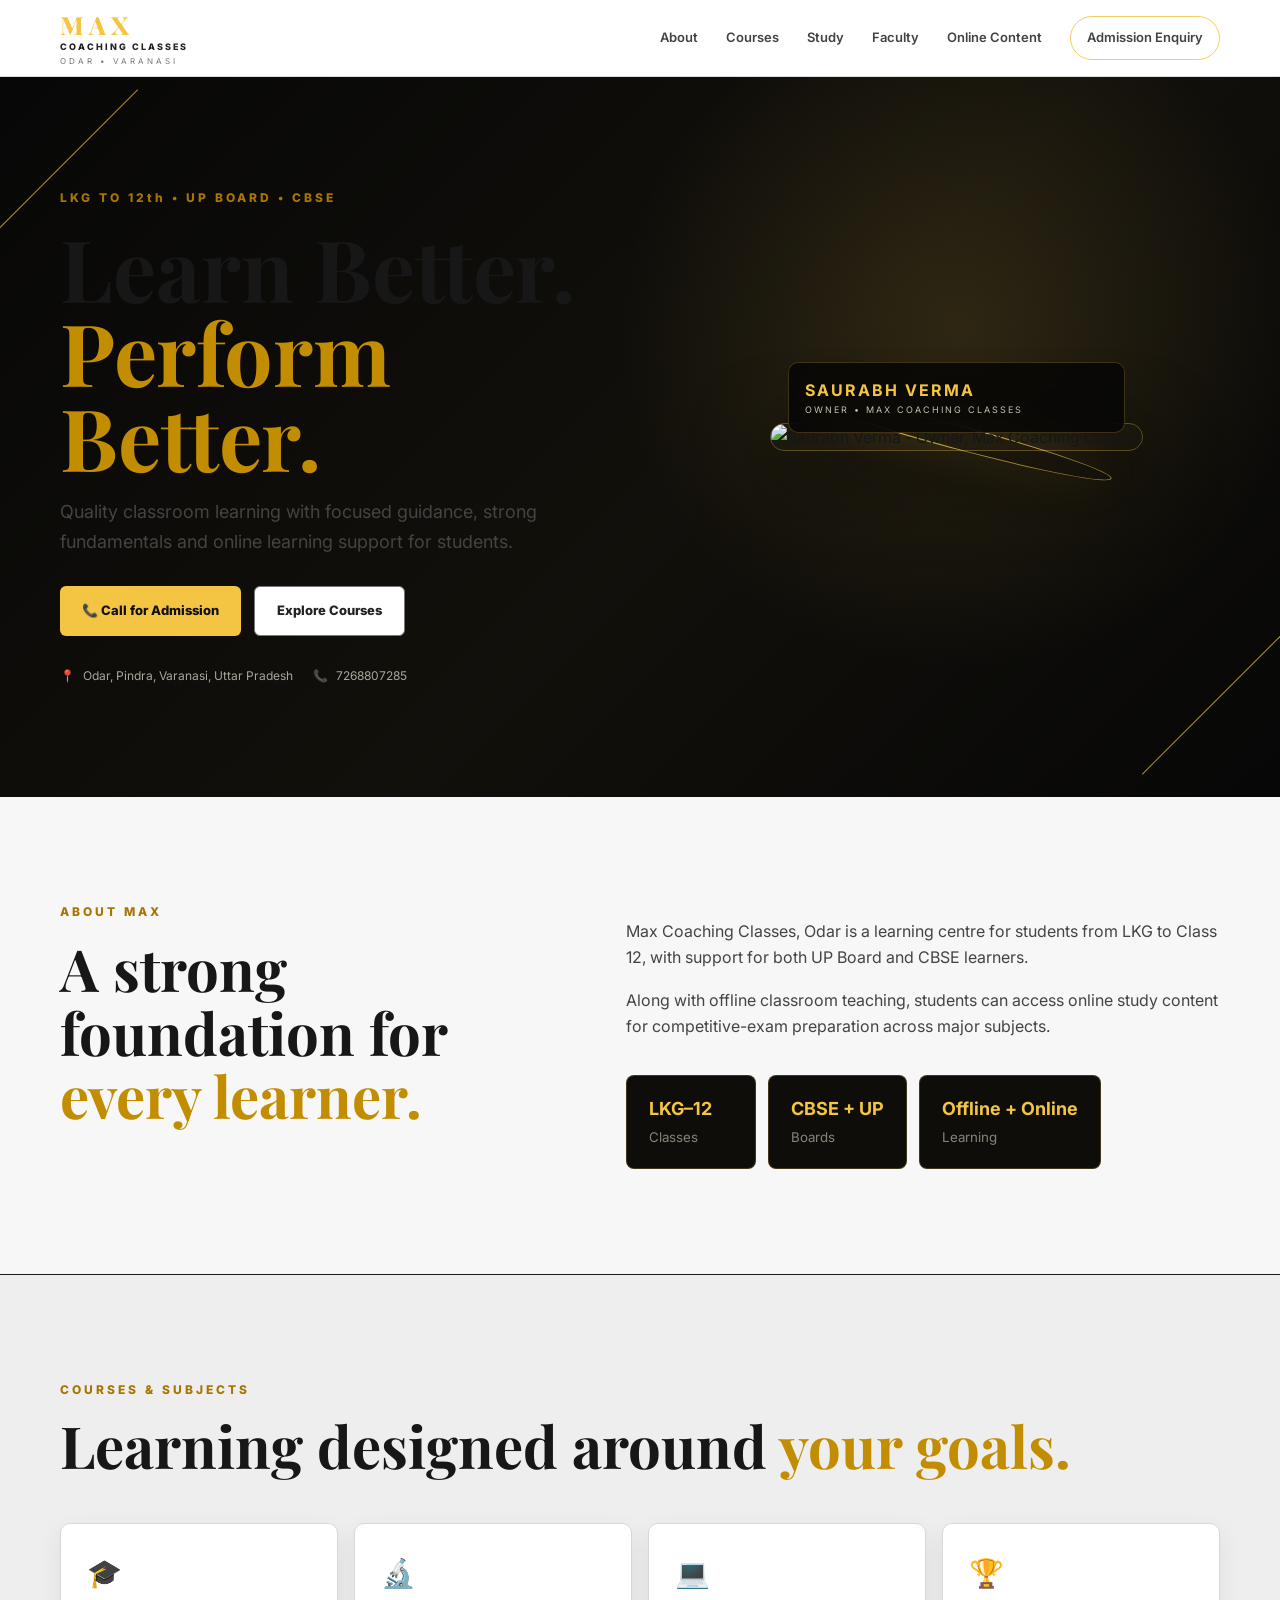
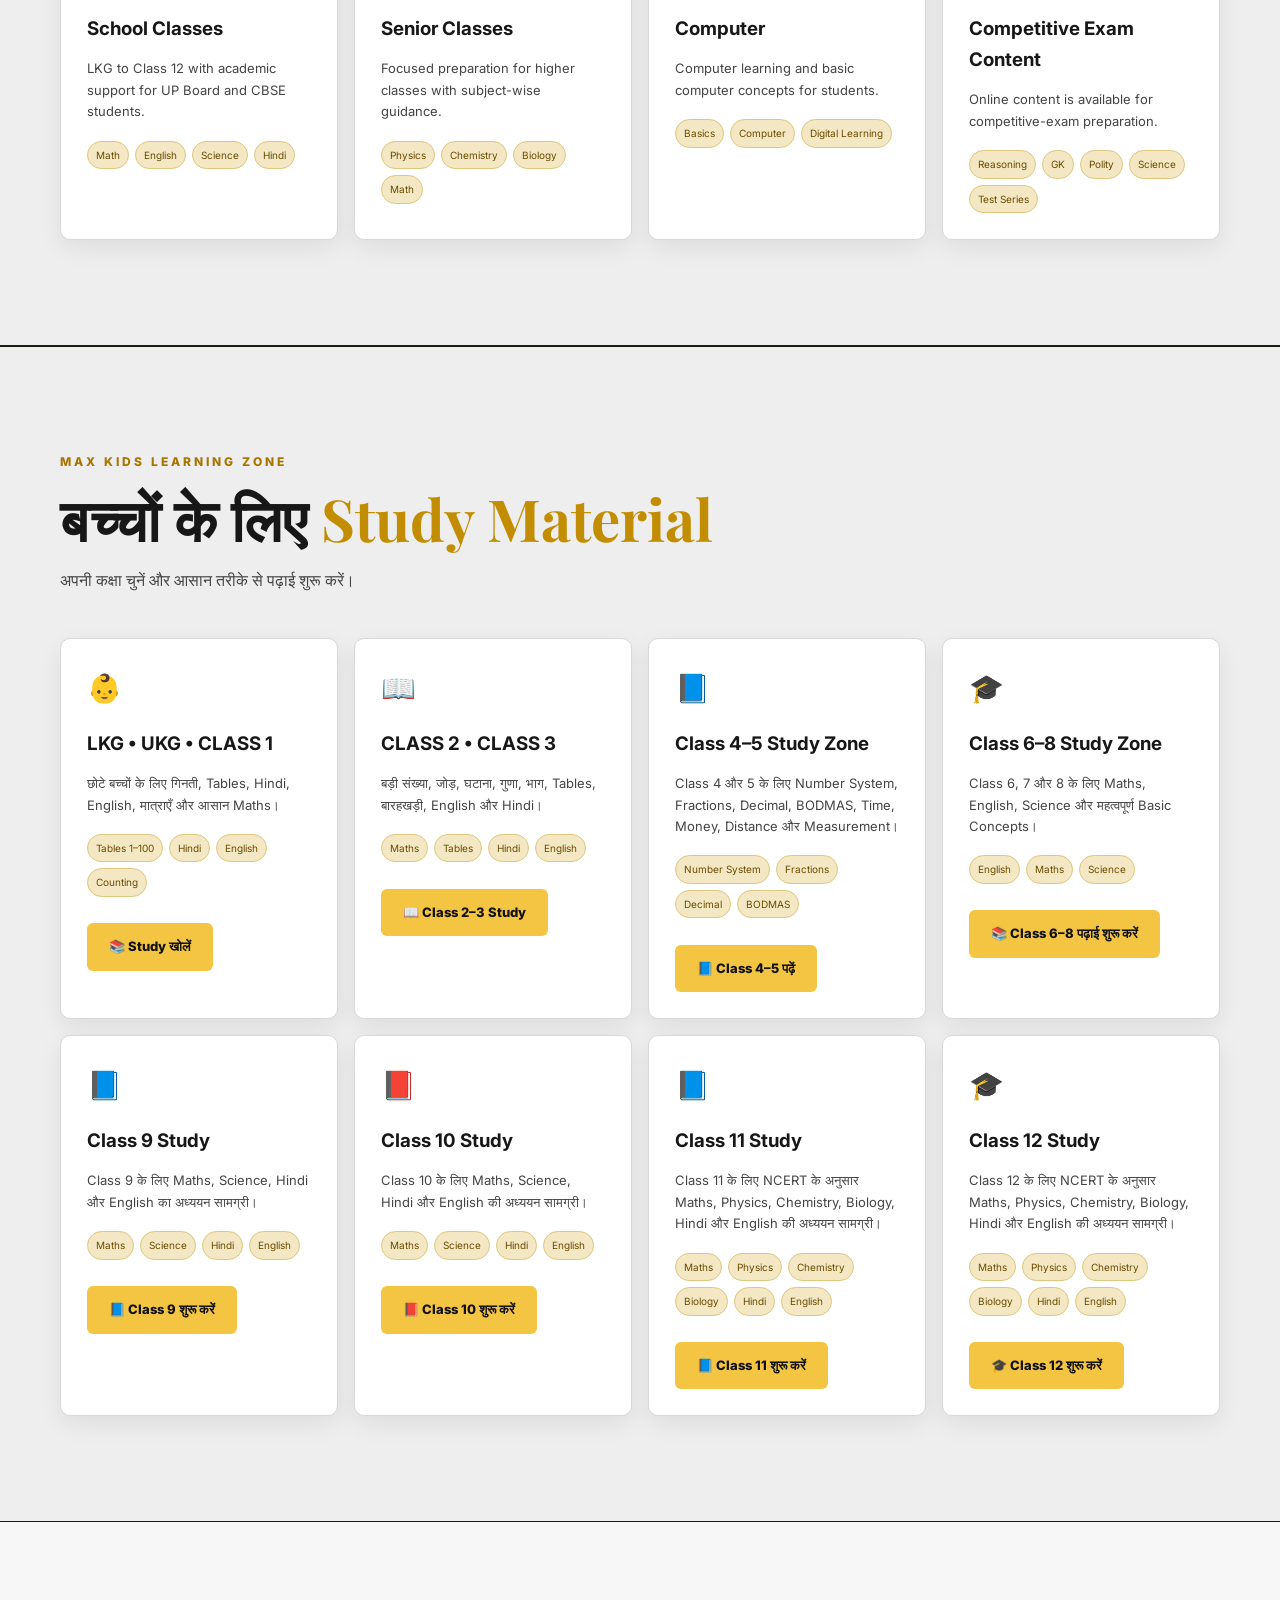
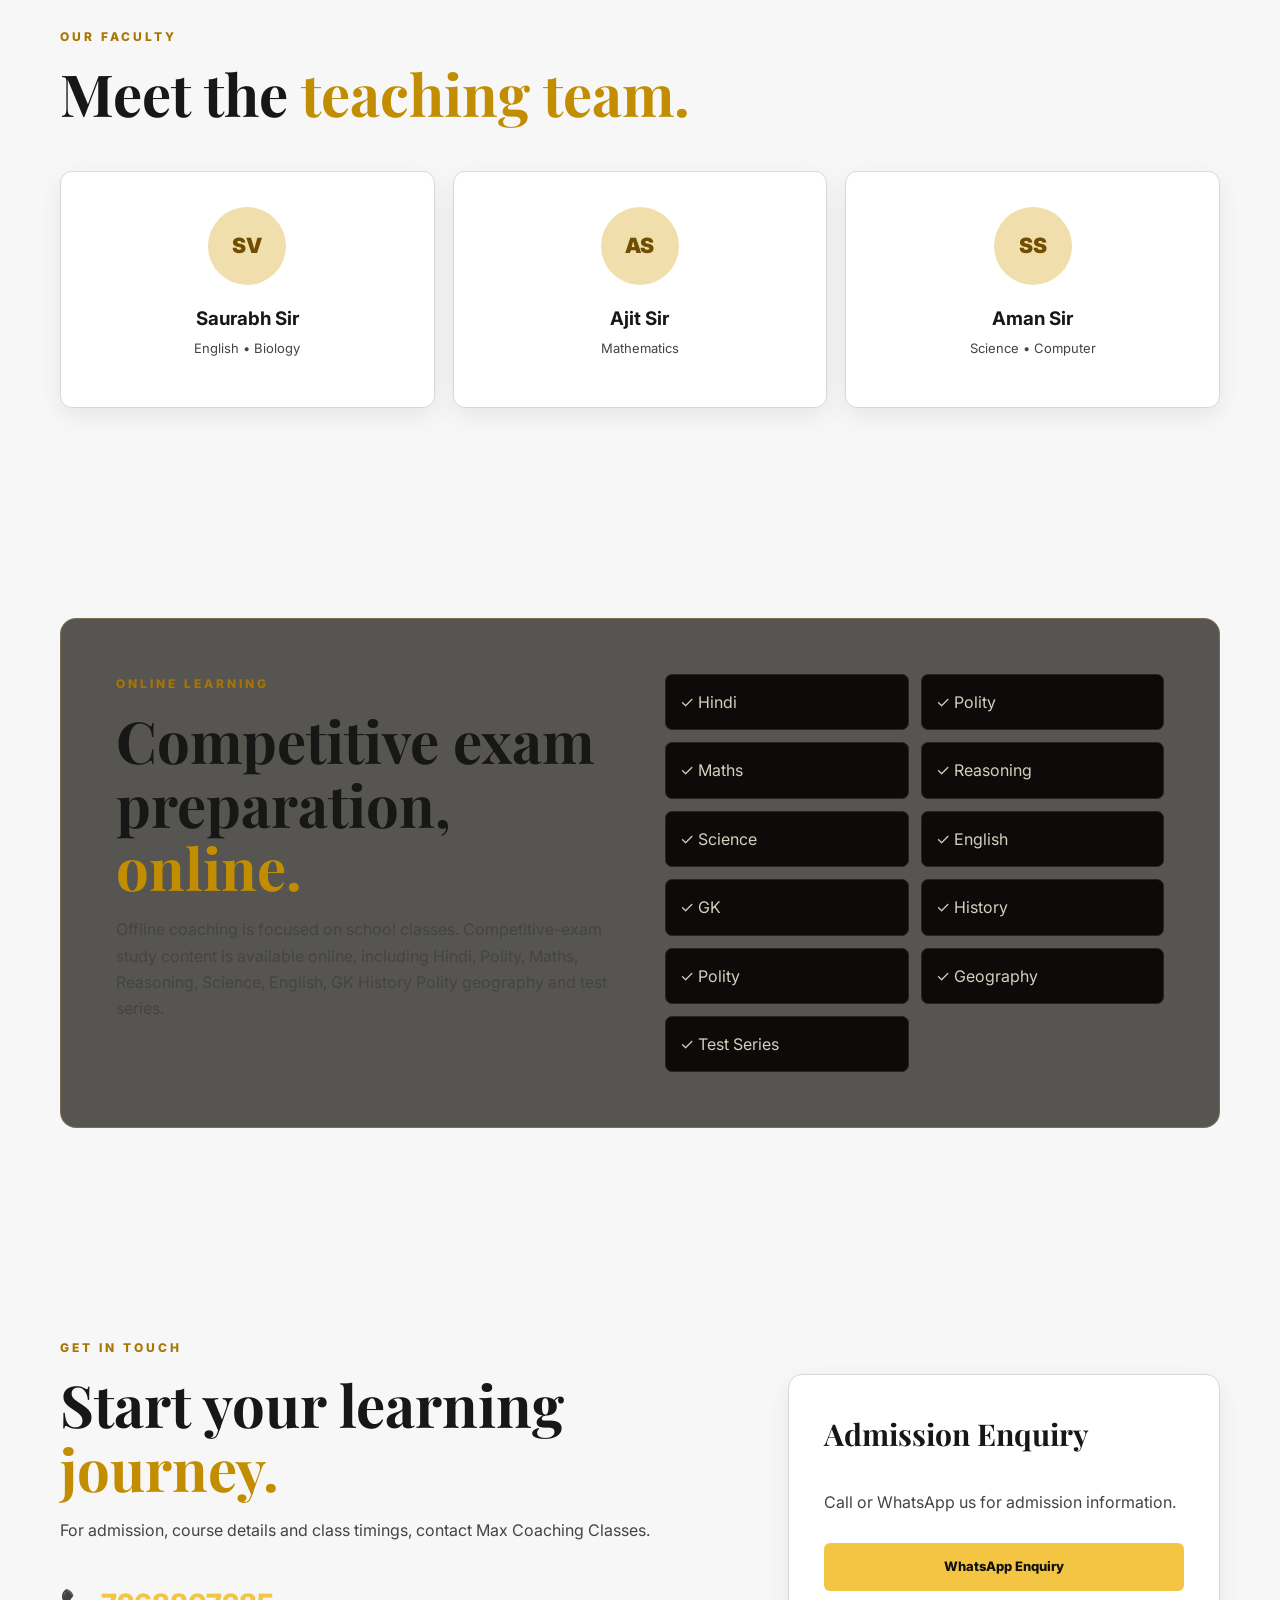
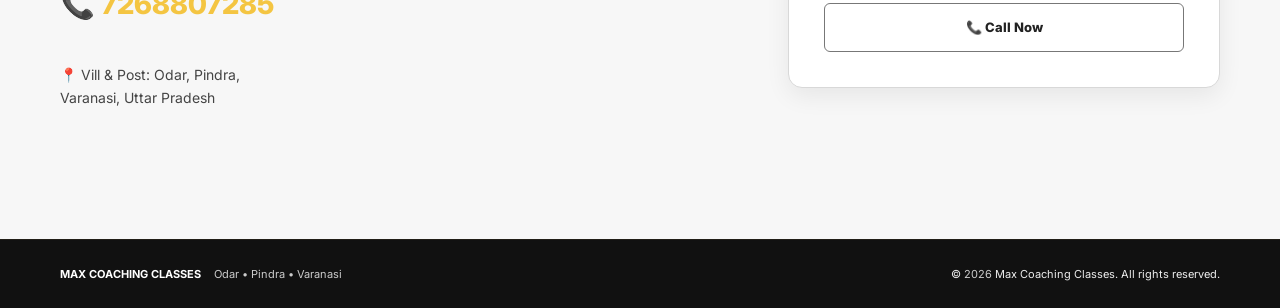
==== commit 1448297a: "Update index.html" ====
--- a/index.html
+++ b/index.html
@@ -654,7 +654,7 @@
 
         <div class="avatar">SS</div>
 
-        <h3>Suraj Sir</h3>
+        <h3>Aman Sir</h3>
 
         <p>Science • Computer</p>
 
@@ -689,7 +689,7 @@
         Offline coaching is focused on school classes.
         Competitive-exam study content is available online,
         including Hindi, Polity, Maths, Reasoning, Science,
-        English, GK and test series.
+        English, GK  History Polity geography and test series.
       </p>
 
     </div>
@@ -703,6 +703,9 @@
       <span>✓ Science</span>
       <span>✓ English</span>
       <span>✓ GK</span>
+      <span>✓ History</span>
+      <span>✓ Polity</span>
+      <span>✓ Geography</span>
       <span>✓ Test Series</span>
 
     </div>
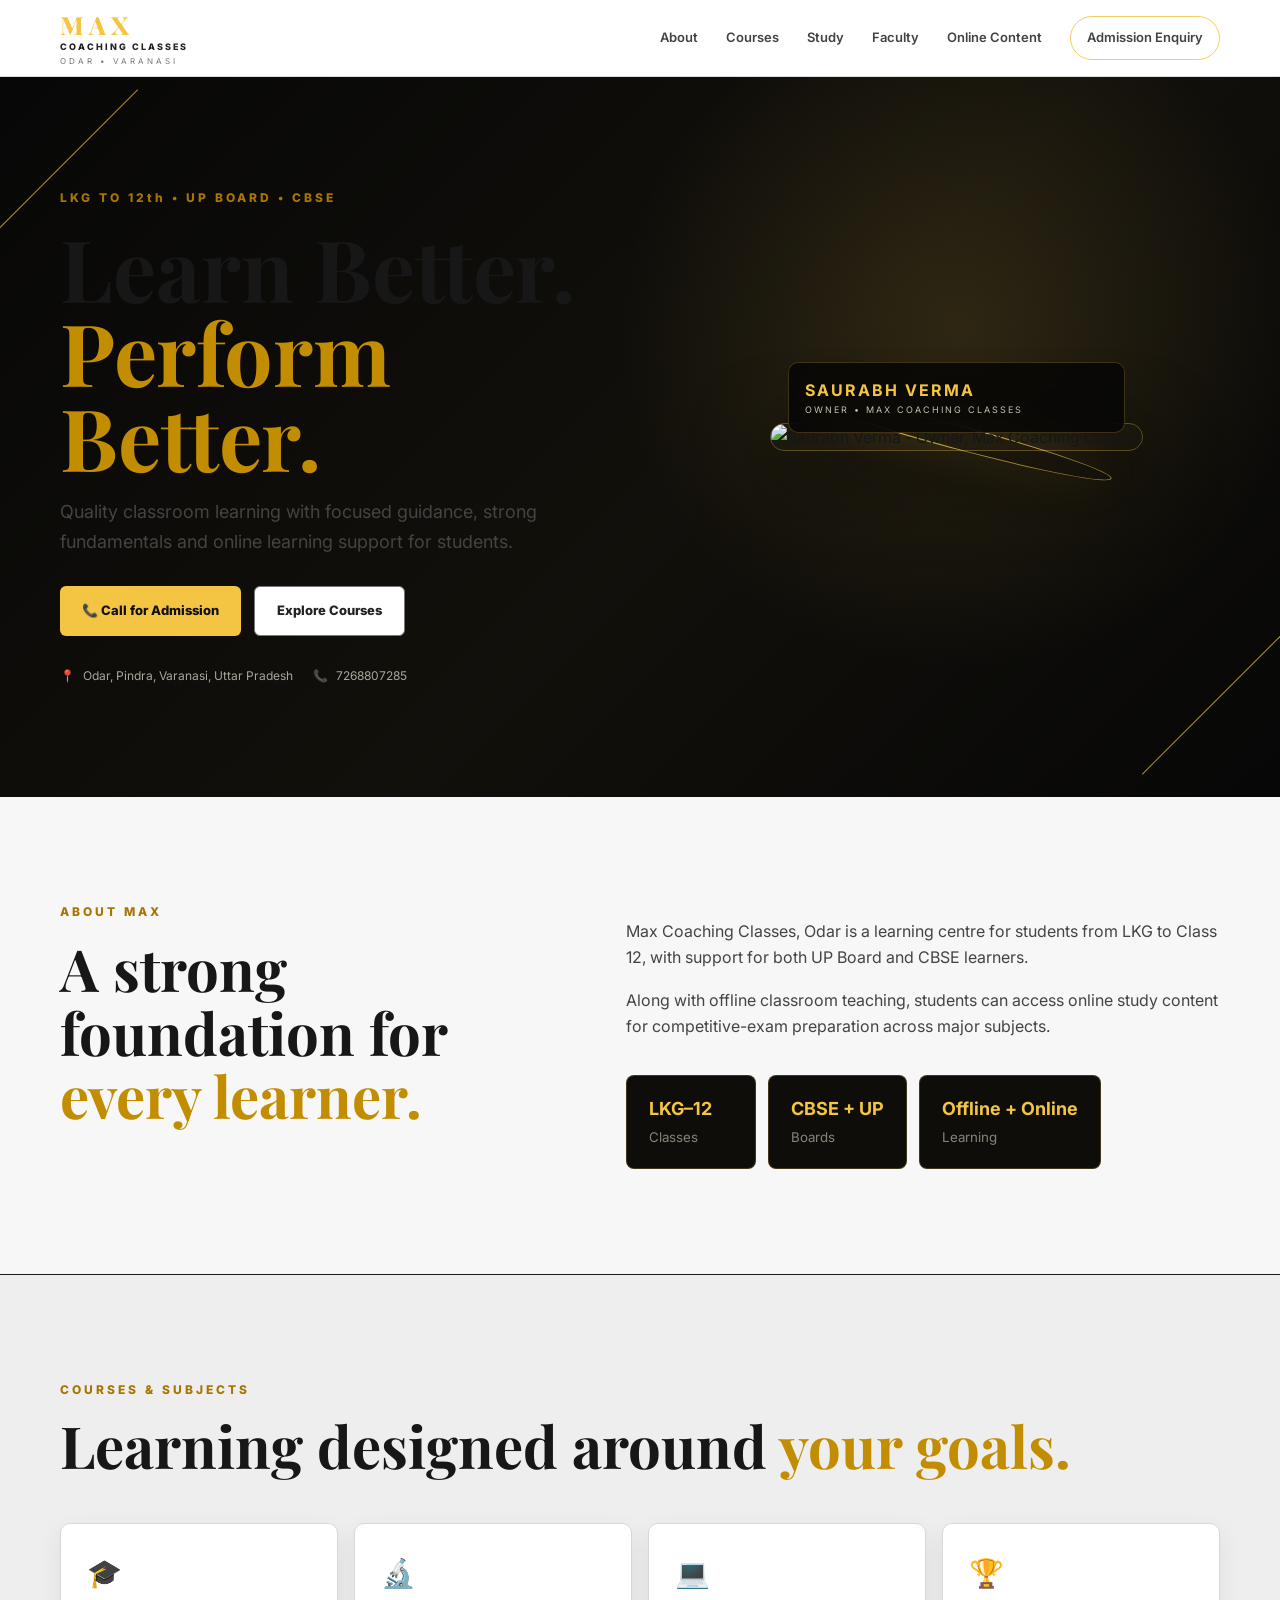
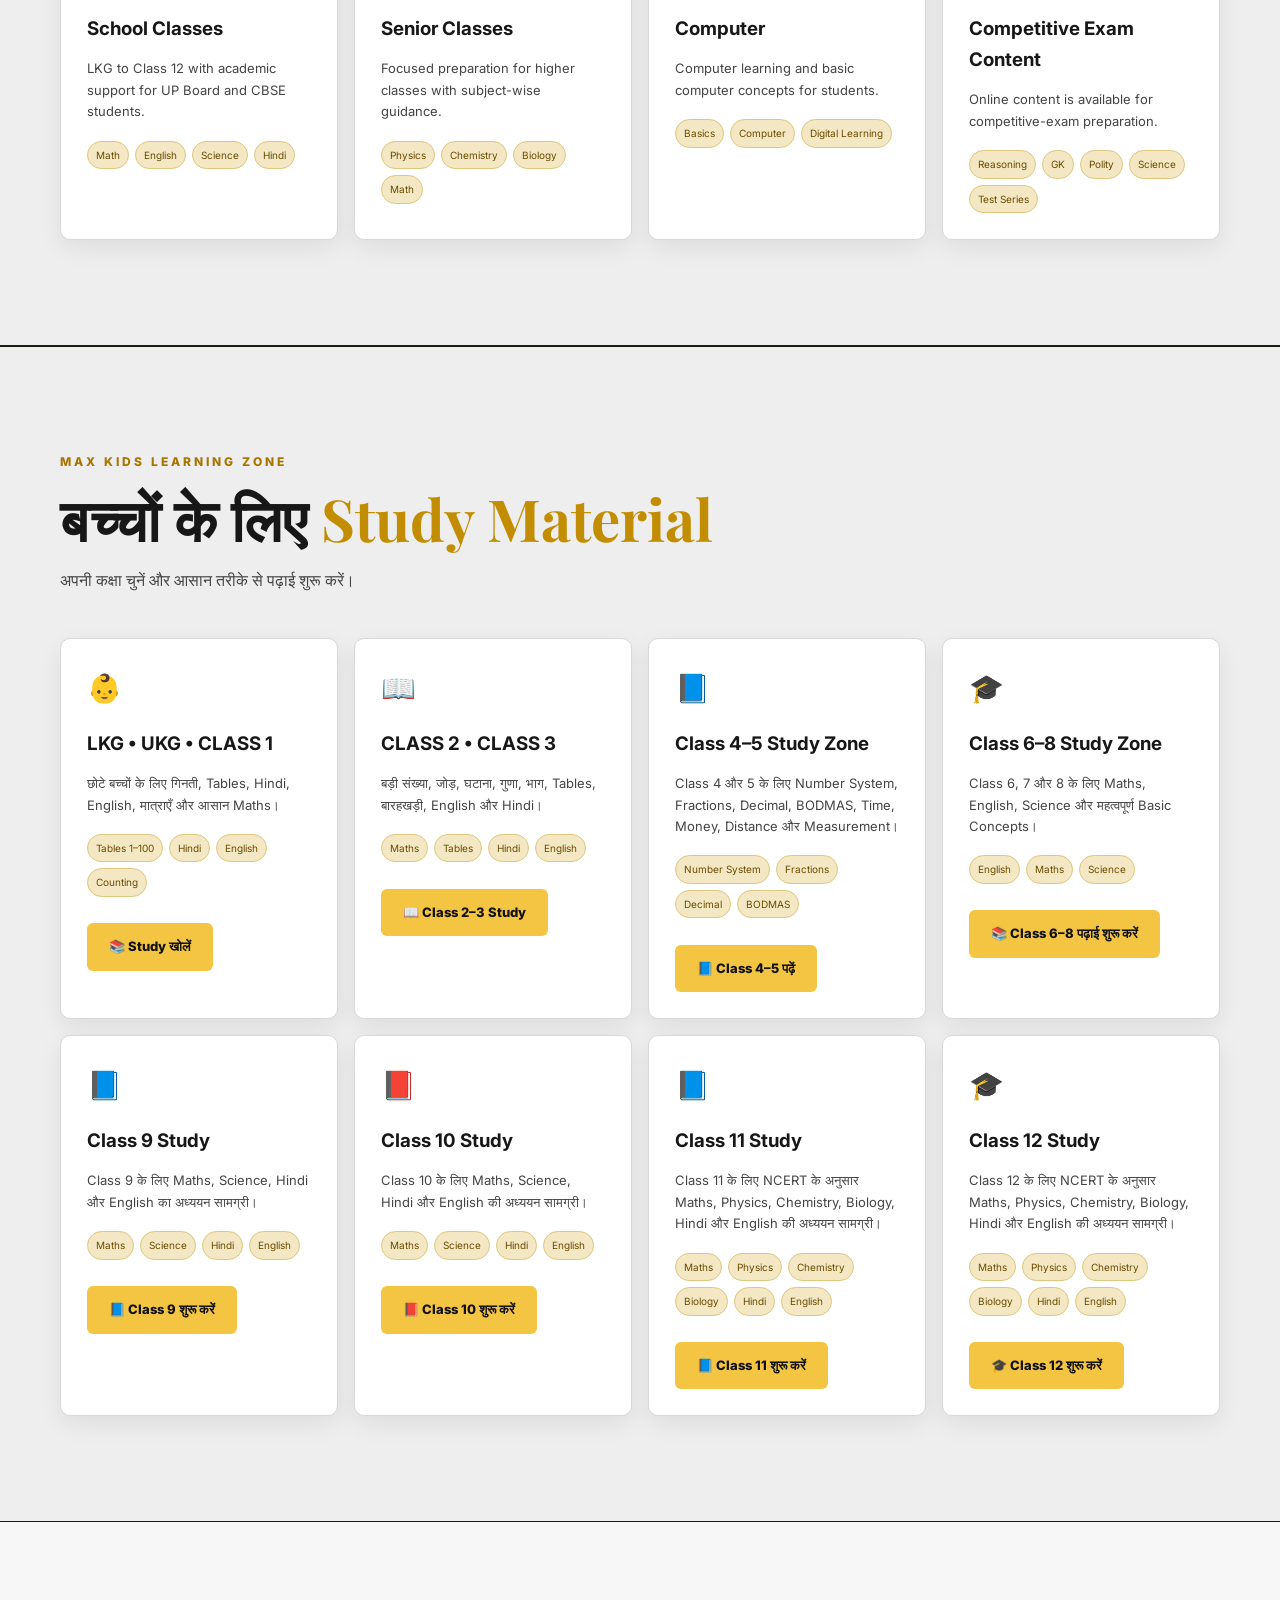
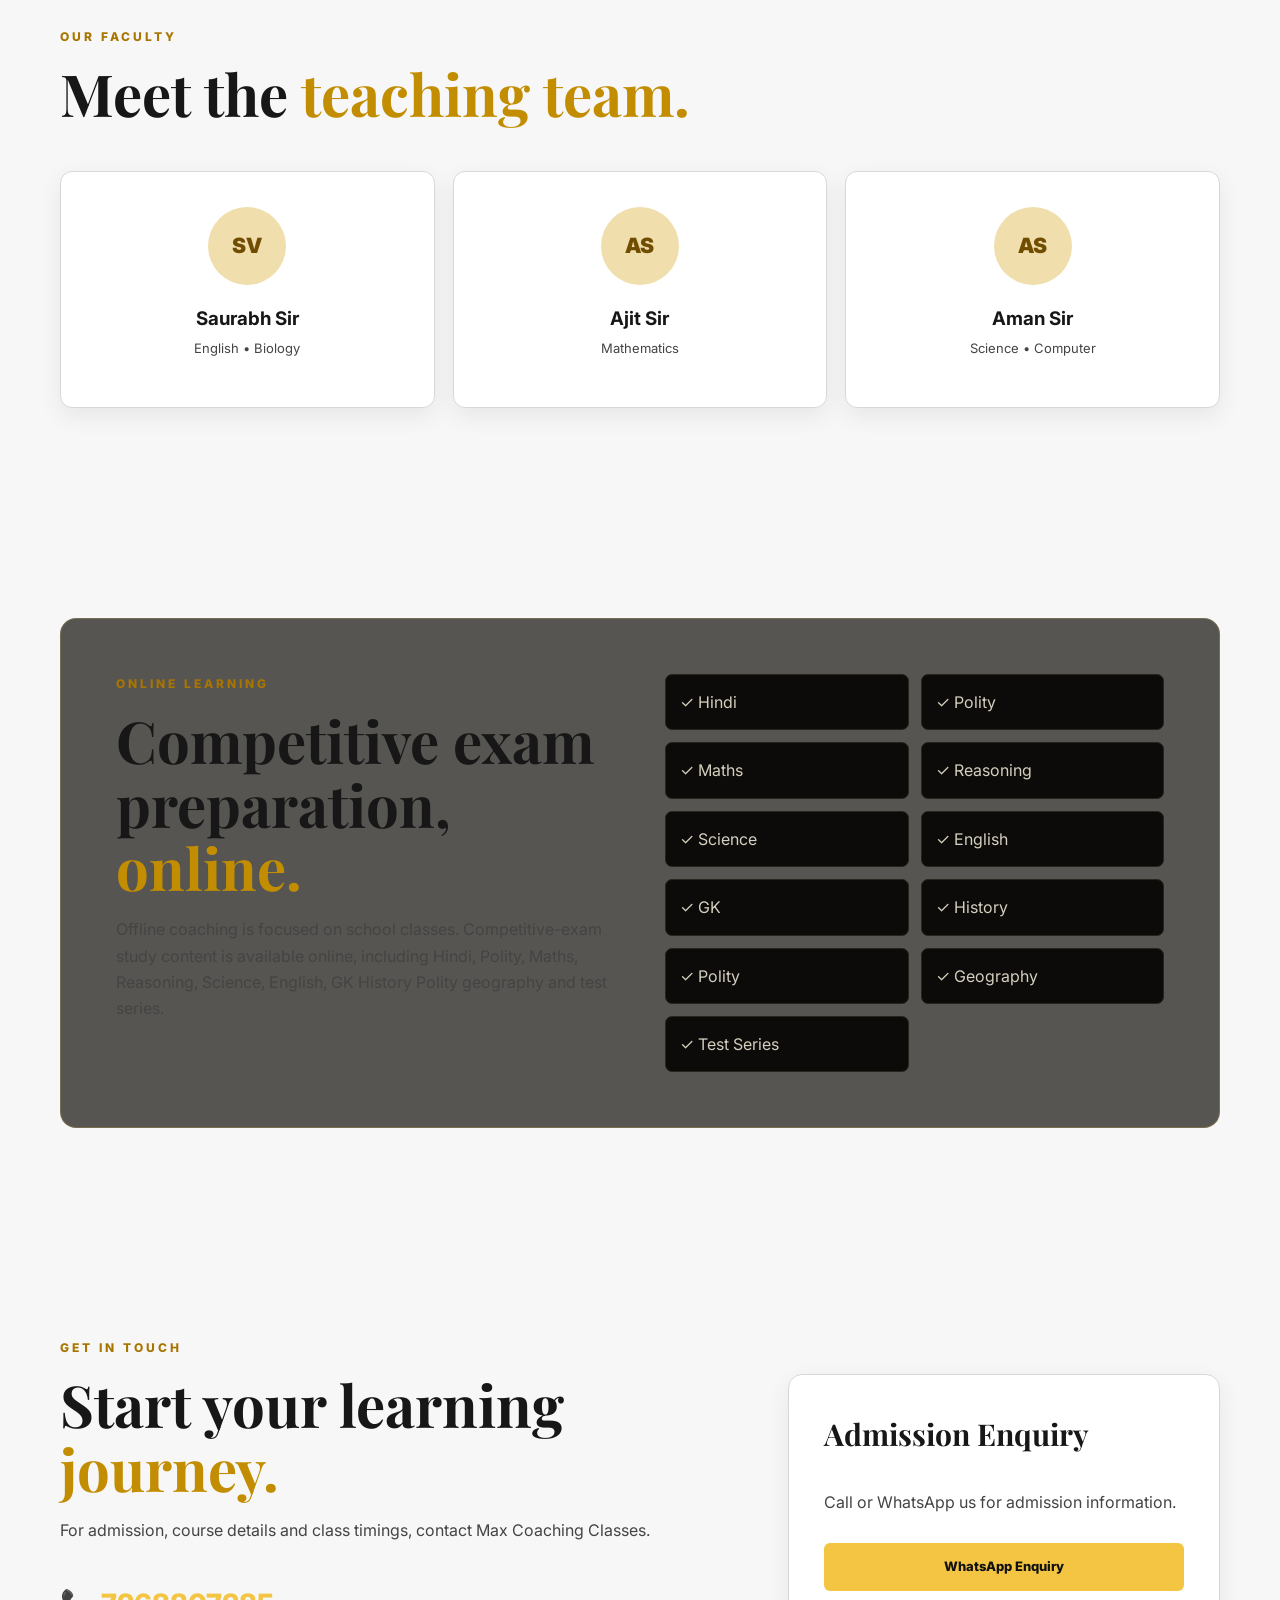
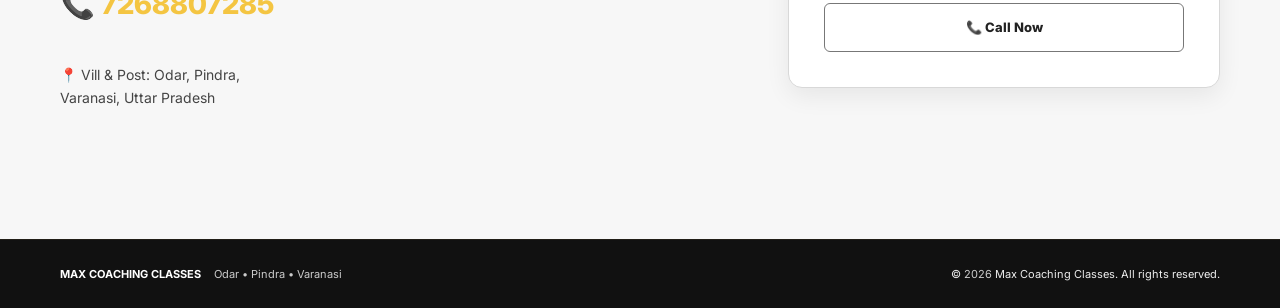
==== commit 11cd6a74: "Update index.html" ====
--- a/index.html
+++ b/index.html
@@ -7,7 +7,6 @@
 
   <meta name="description"
     content="Max Coaching Classes Odar, Pindra, Varanasi - LKG to 12th, UP Board, CBSE and online competitive exam content.">
-  <link rel="icon" type="image/pneg" href="images/owner.png">
   
   <title>MAX Coaching Classes | Odar, Varanasi</title>
   
@@ -652,7 +651,7 @@
 
       <div class="faculty">
 
-        <div class="avatar">SS</div>
+        <div class="avatar">AS</div>
 
         <h3>Aman Sir</h3>
 
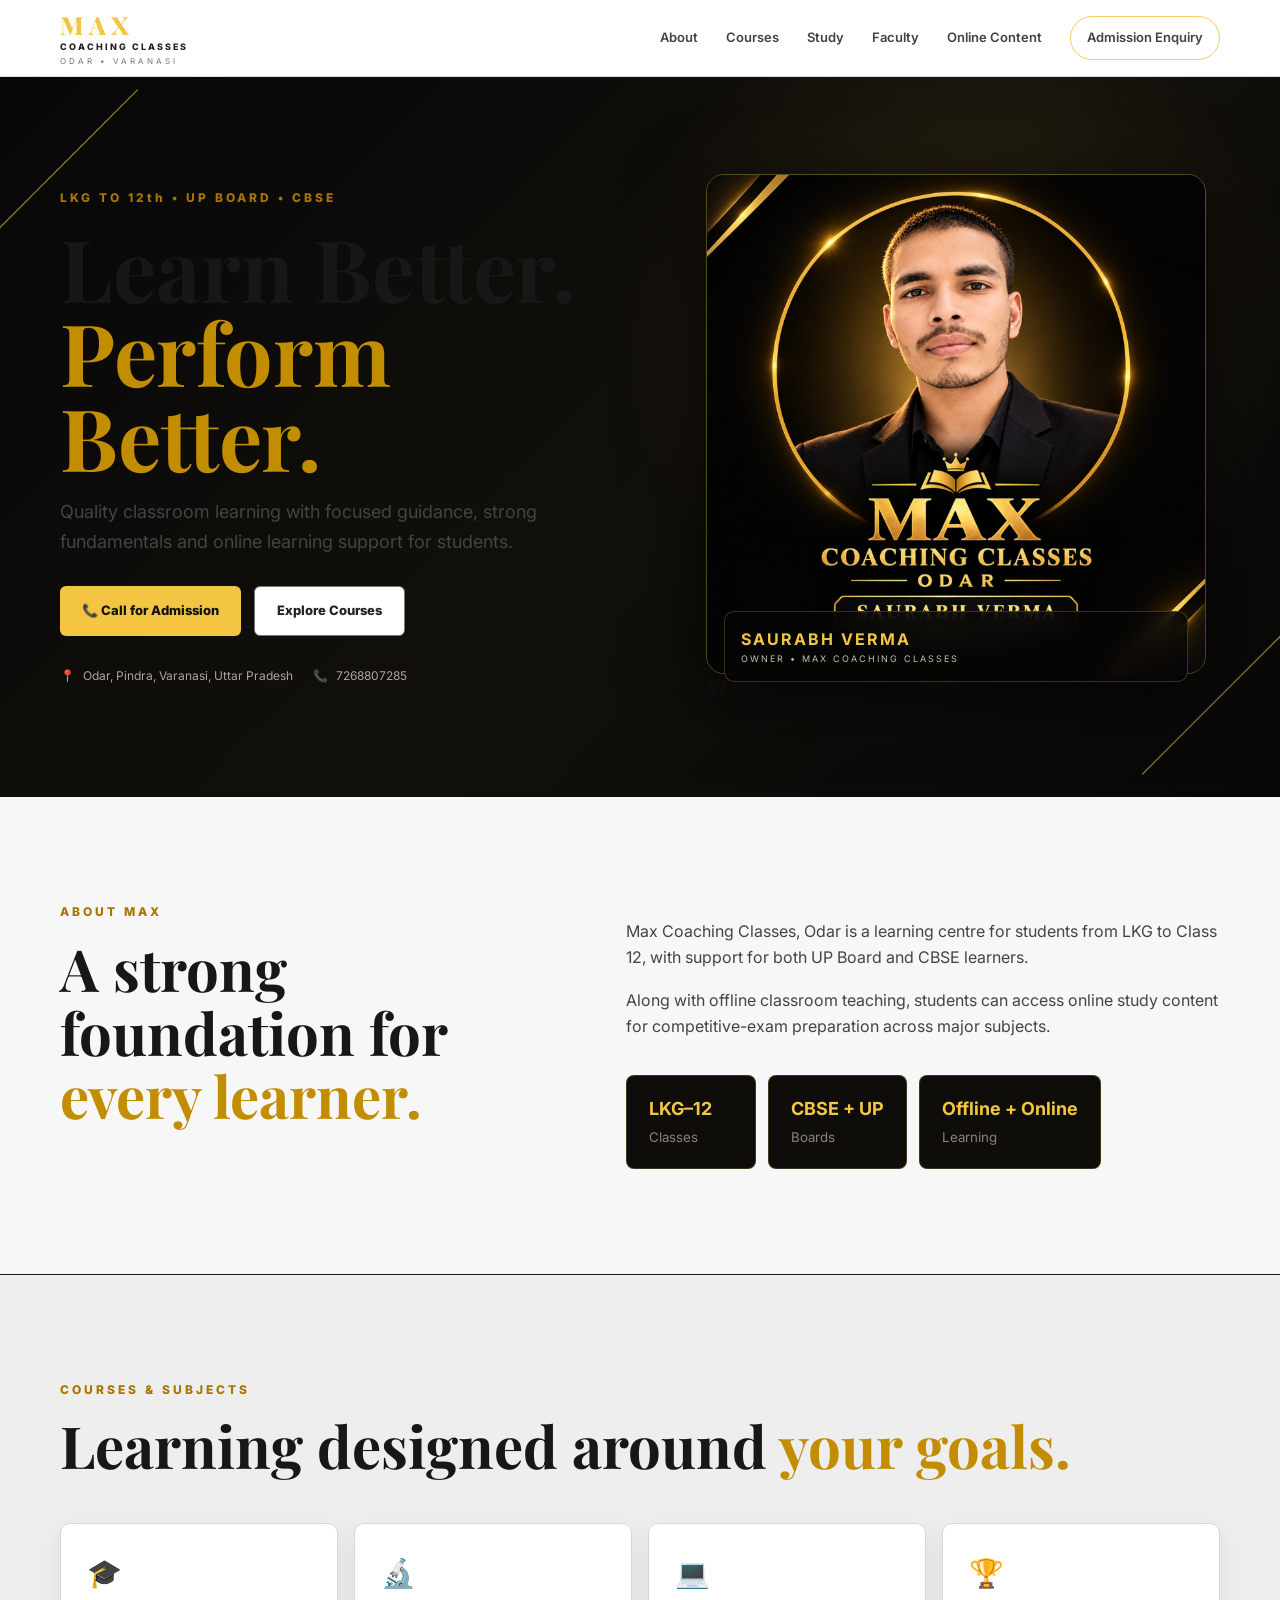
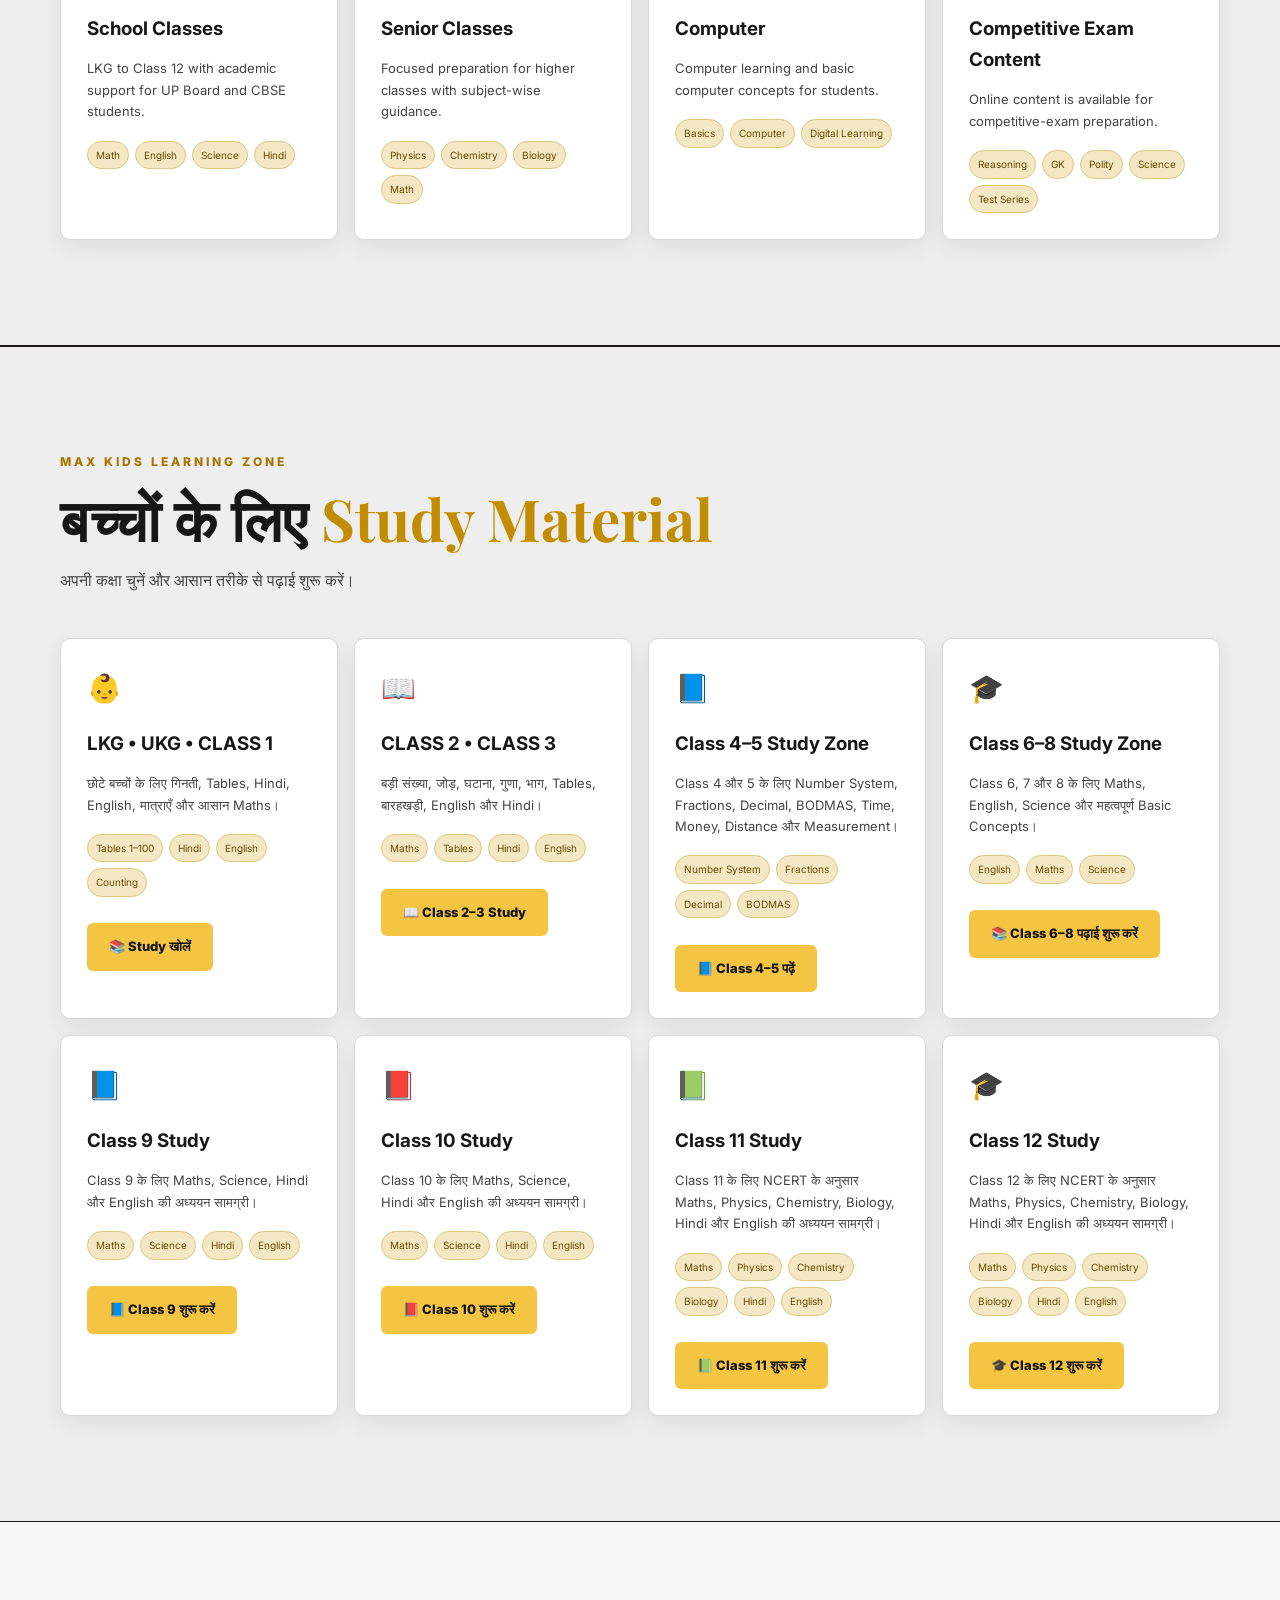
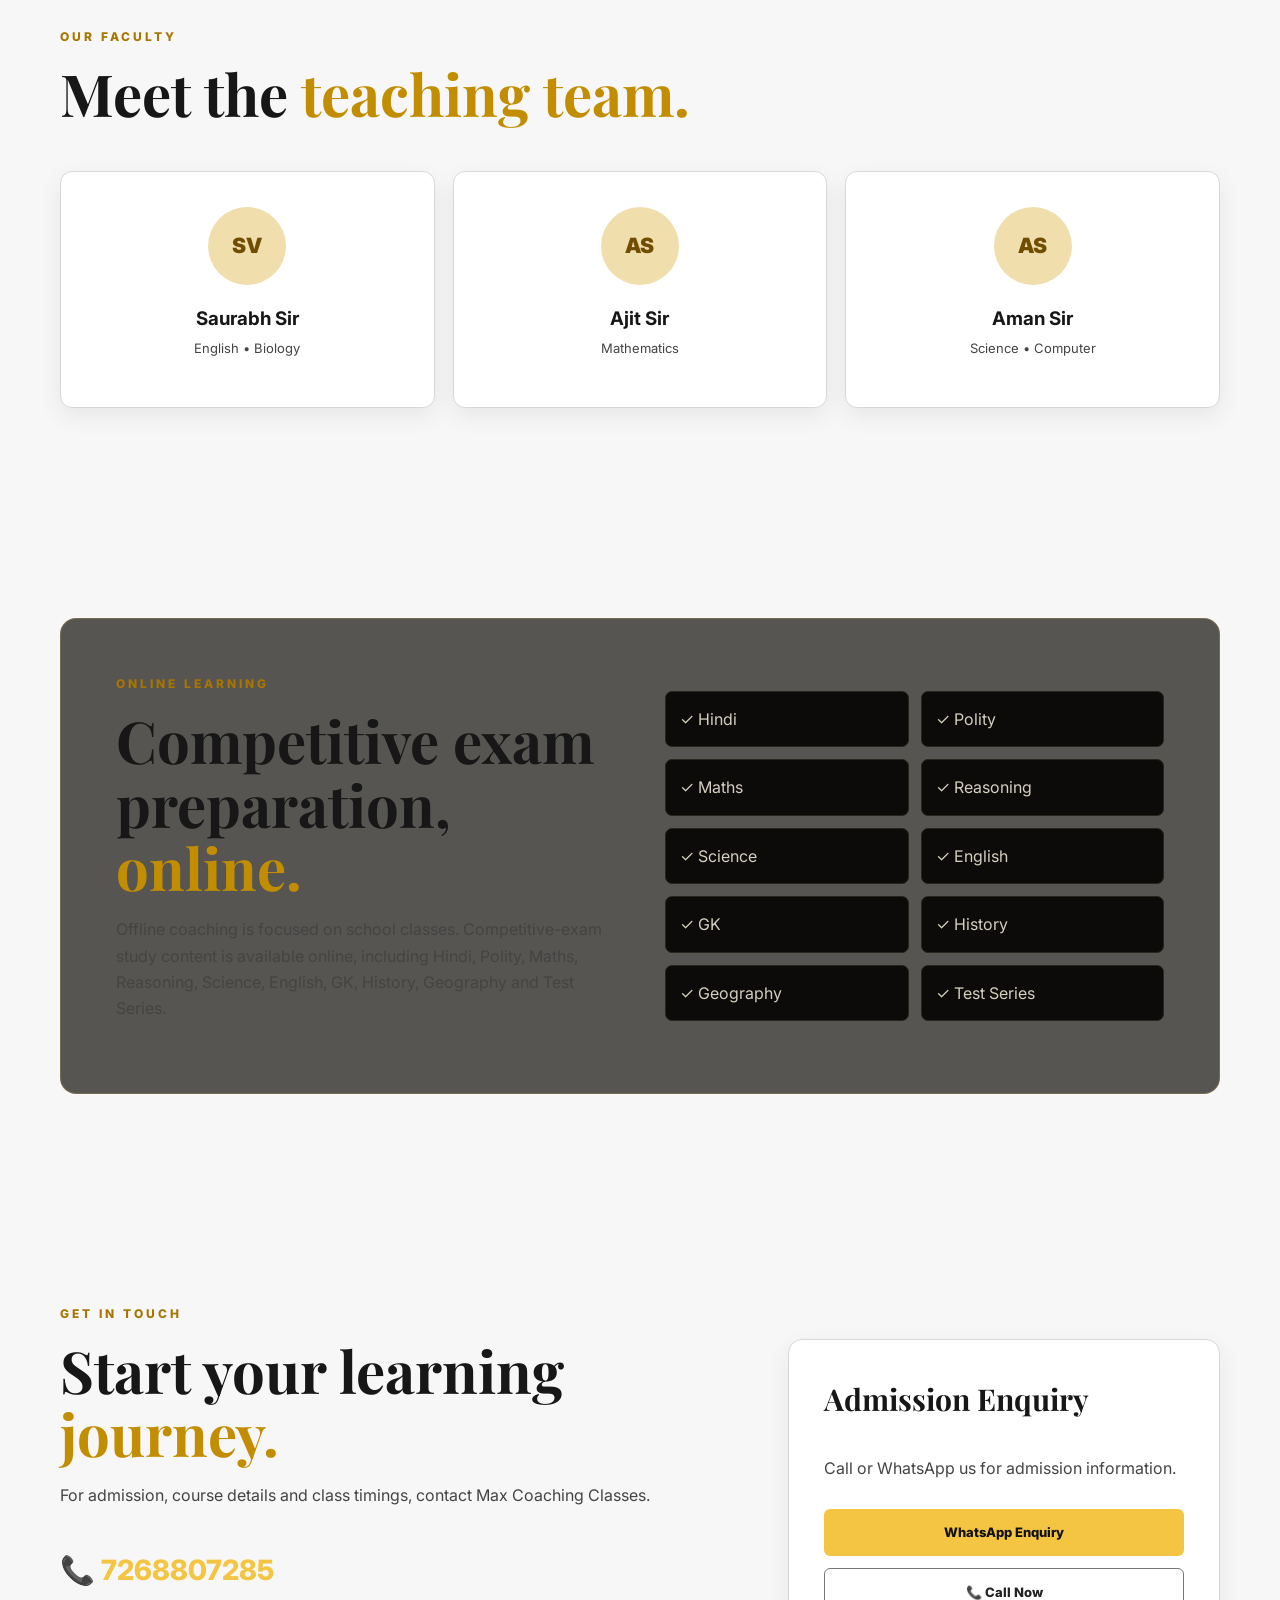
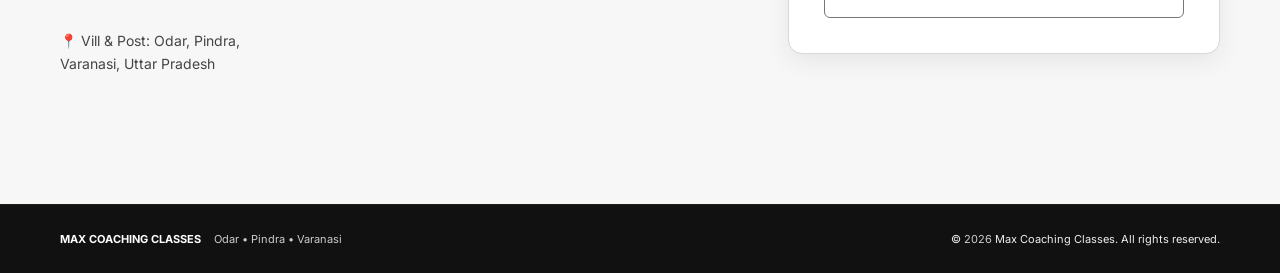
==== commit 0fd42432: "Update index.html" ====
--- a/index.html
+++ b/index.html
@@ -3,27 +3,42 @@
 <head>
 
   <meta charset="UTF-8">
-  <meta name="viewport" content="width=device-width, initial-scale=1.0">
+
+  <meta name="viewport"
+        content="width=device-width, initial-scale=1.0">
 
   <meta name="description"
-    content="Max Coaching Classes Odar, Pindra, Varanasi - LKG to 12th, UP Board, CBSE and online competitive exam content.">
-  
+        content="Max Coaching Classes Odar, Pindra, Varanasi - LKG to 12th, UP Board, CBSE and online learning content.">
+
+  <meta name="theme-color"
+        content="#080808">
+
   <title>MAX Coaching Classes | Odar, Varanasi</title>
-  
-  <link rel="preconnect" href="https://fonts.googleapis.com">
-  <link rel="preconnect" href="https://fonts.gstatic.com" crossorigin>
+
+  <!-- Google Fonts -->
+  <link rel="preconnect"
+        href="https://fonts.googleapis.com">
+
+  <link rel="preconnect"
+        href="https://fonts.gstatic.com"
+        crossorigin>
 
   <link
     href="https://fonts.googleapis.com/css2?family=Inter:wght@400;500;600;700;800&family=Playfair+Display:wght@600;700;800&display=swap"
     rel="stylesheet">
 
-  <link rel="stylesheet" href="style.css">
+  <!-- Main CSS -->
+  <link rel="stylesheet" href="./style.css">
 
 </head>
 
+
 <body>
 
-<!-- ================= HEADER ================= -->
+
+<!-- =====================================================
+     HEADER
+===================================================== -->
 
 <header class="header">
 
@@ -31,24 +46,60 @@
 
     <a class="brand" href="#home">
 
-      <span class="brand-max">MAX</span>
-      <span>COACHING CLASSES</span>
-      <small>ODAR • VARANASI</small>
+      <span class="brand-max">
+        MAX
+      </span>
+
+      <span>
+        COACHING CLASSES
+      </span>
+
+      <small>
+        ODAR • VARANASI
+      </small>
 
     </a>
 
-    <button class="menu-btn" aria-label="Open menu">
+
+    <button
+      class="menu-btn"
+      type="button"
+      aria-label="Open menu">
+
       ☰
+
     </button>
 
+
     <nav class="nav-links">
 
-      <a href="#about">About</a>
-      <a href="#courses">Courses</a>
-      <a href="#study">Study</a>
-      <a href="#faculty">Faculty</a>
-      <a href="#online">Online Content</a>
-      <a href="#contact" class="nav-cta">Admission Enquiry</a>
+      <a href="#about">
+        About
+      </a>
+
+      <a href="#courses">
+        Courses
+      </a>
+
+      <a href="#study">
+        Study
+      </a>
+
+      <a href="#faculty">
+        Faculty
+      </a>
+
+      <a href="#online">
+        Online Content
+      </a>
+
+      <a
+        href="#contact"
+        class="nav-cta">
+
+        Admission Enquiry
+
+      </a>
 
     </nav>
 
@@ -57,18 +108,30 @@
 </header>
 
 
-<!-- ================= MAIN ================= -->
+
+<!-- =====================================================
+     MAIN
+===================================================== -->
 
 <main>
 
 
-<!-- ================= HERO ================= -->
-
-<section id="home" class="hero">
+
+<!-- =====================================================
+     HERO
+===================================================== -->
+
+<section
+  id="home"
+  class="hero">
 
   <div class="hero-glow"></div>
 
+
   <div class="container hero-grid">
+
+
+    <!-- HERO TEXT -->
 
     <div class="hero-copy">
 
@@ -76,42 +139,74 @@
         LKG TO 12th • UP BOARD • CBSE
       </div>
 
+
       <h1>
+
         Learn Better.<br>
-        <span>Perform Better.</span>
+
+        <span>
+          Perform Better.
+        </span>
+
       </h1>
 
+
       <p class="hero-text">
-        Quality classroom learning with focused guidance,
-        strong fundamentals and online learning support for students.
+
+        Quality classroom learning with focused
+        guidance, strong fundamentals and online
+        learning support for students.
+
       </p>
+
 
       <div class="hero-buttons">
 
         <a
           class="btn btn-gold"
           href="tel:+917268807285">
+
           📞 Call for Admission
+
         </a>
+
 
         <a
           class="btn btn-outline"
           href="#courses">
+
           Explore Courses
+
         </a>
 
       </div>
 
+
       <div class="quick-info">
 
         <div>
-          <b>📍</b>
-          <span>Odar, Pindra, Varanasi, Uttar Pradesh</span>
-        </div>
+
+          <b>
+            📍
+          </b>
+
+          <span>
+            Odar, Pindra, Varanasi, Uttar Pradesh
+          </span>
+
+        </div>
+
 
         <div>
-          <b>📞</b>
-          <span>7268807285</span>
+
+          <b>
+            📞
+          </b>
+
+          <span>
+            7268807285
+          </span>
+
         </div>
 
       </div>
@@ -119,19 +214,54 @@
     </div>
 
 
-    <!-- OWNER PHOTO -->
+
+    <!-- =================================================
+         OWNER PHOTO
+    ================================================== -->
 
     <div class="hero-card">
 
       <div class="gold-ring"></div>
 
-      <img
-        src="assets/owner.png"
-        alt="Saurabh Verma - Owner, Max Coaching Classes">
+
+      <!--
+        IMAGE PATH FIXED
+
+        First:
+        ./assets/owner.png
+
+        If not found:
+        ./owner.png
+
+        If both not found:
+        SV fallback
+      -->
+
+      <div class="owner-photo">
+
+        <img
+          src="./assets/owner.png"
+          alt="Saurabh Verma - Owner, Max Coaching Classes"
+          class="owner-image"
+          onerror="this.onerror=null;this.src='./owner.png';this.classList.add('fallback-image');">
+
+
+        <div
+          class="owner-fallback"
+          aria-hidden="true">
+
+          SV
+
+        </div>
+
+      </div>
+
 
       <div class="owner-badge">
 
-        <strong>SAURABH VERMA</strong>
+        <strong>
+          SAURABH VERMA
+        </strong>
 
         <span>
           OWNER • MAX COACHING CLASSES
@@ -146,11 +276,17 @@
 </section>
 
 
-<!-- ================= ABOUT ================= -->
-
-<section id="about" class="section">
+
+<!-- =====================================================
+     ABOUT
+===================================================== -->
+
+<section
+  id="about"
+  class="section">
 
   <div class="container split">
+
 
     <div>
 
@@ -158,42 +294,80 @@
         ABOUT MAX
       </div>
 
+
       <h2>
+
         A strong foundation for
-        <span>every learner.</span>
+
+        <span>
+          every learner.
+        </span>
+
       </h2>
 
     </div>
 
+
     <div>
 
       <p>
-        Max Coaching Classes, Odar is a learning centre
-        for students from LKG to Class 12, with support
-        for both UP Board and CBSE learners.
+
+        Max Coaching Classes, Odar is a learning
+        centre for students from LKG to Class 12,
+        with support for both UP Board and CBSE
+        learners.
+
       </p>
 
+
       <p>
-        Along with offline classroom teaching, students
-        can access online study content for
-        competitive-exam preparation across major subjects.
+
+        Along with offline classroom teaching,
+        students can access online study content
+        for competitive-exam preparation across
+        major subjects.
+
       </p>
 
+
       <div class="stats">
 
         <div>
-          <strong>LKG–12</strong>
-          <small>Classes</small>
-        </div>
+
+          <strong>
+            LKG–12
+          </strong>
+
+          <small>
+            Classes
+          </small>
+
+        </div>
+
 
         <div>
-          <strong>CBSE + UP</strong>
-          <small>Boards</small>
-        </div>
+
+          <strong>
+            CBSE + UP
+          </strong>
+
+          <small>
+            Boards
+          </small>
+
+        </div>
+
 
         <div>
-          <strong>Offline + Online</strong>
-          <small>Learning</small>
+
+          <strong>
+            Offline + Online
+          </strong>
+
+          <small>
+            Learning
+          </small>
+
         </div>
 
       </div>
@@ -205,9 +379,14 @@
 </section>
 
 
-<!-- ================= COURSES ================= -->
-
-<section id="courses" class="section dark-section">
+
+<!-- =====================================================
+     COURSES
+===================================================== -->
+
+<section
+  id="courses"
+  class="section dark-section">
 
   <div class="container">
 
@@ -215,93 +394,200 @@
       COURSES & SUBJECTS
     </div>
 
+
     <h2>
+
       Learning designed around
-      <span>your goals.</span>
+
+      <span>
+        your goals.
+      </span>
+
     </h2>
 
+
     <div class="cards">
 
 
+      <!-- SCHOOL -->
+
       <article class="card">
 
-        <div class="icon">🎓</div>
-
-        <h3>School Classes</h3>
+        <div class="icon">
+          🎓
+        </div>
+
+
+        <h3>
+          School Classes
+        </h3>
+
 
         <p>
-          LKG to Class 12 with academic support
-          for UP Board and CBSE students.
+
+          LKG to Class 12 with academic
+          support for UP Board and CBSE
+          students.
+
         </p>
 
+
         <div class="tags">
-          <span>Math</span>
-          <span>English</span>
-          <span>Science</span>
-          <span>Hindi</span>
+
+          <span>
+            Math
+          </span>
+
+          <span>
+            English
+          </span>
+
+          <span>
+            Science
+          </span>
+
+          <span>
+            Hindi
+          </span>
+
         </div>
 
       </article>
 
 
+
+      <!-- SENIOR -->
+
       <article class="card">
 
-        <div class="icon">🔬</div>
-
-        <h3>Senior Classes</h3>
+        <div class="icon">
+          🔬
+        </div>
+
+
+        <h3>
+          Senior Classes
+        </h3>
+
 
         <p>
-          Focused preparation for higher classes
-          with subject-wise guidance.
+
+          Focused preparation for higher
+          classes with subject-wise guidance.
+
         </p>
 
+
         <div class="tags">
-          <span>Physics</span>
-          <span>Chemistry</span>
-          <span>Biology</span>
-          <span>Math</span>
+
+          <span>
+            Physics
+          </span>
+
+          <span>
+            Chemistry
+          </span>
+
+          <span>
+            Biology
+          </span>
+
+          <span>
+            Math
+          </span>
+
         </div>
 
       </article>
 
 
+
+      <!-- COMPUTER -->
+
       <article class="card">
 
-        <div class="icon">💻</div>
-
-        <h3>Computer</h3>
+        <div class="icon">
+          💻
+        </div>
+
+
+        <h3>
+          Computer
+        </h3>
+
 
         <p>
-          Computer learning and basic computer
-          concepts for students.
+
+          Computer learning and basic
+          computer concepts for students.
+
         </p>
 
+
         <div class="tags">
-          <span>Basics</span>
-          <span>Computer</span>
-          <span>Digital Learning</span>
+
+          <span>
+            Basics
+          </span>
+
+          <span>
+            Computer
+          </span>
+
+          <span>
+            Digital Learning
+          </span>
+
         </div>
 
       </article>
 
 
+
+      <!-- COMPETITIVE -->
+
       <article class="card">
 
-        <div class="icon">🏆</div>
-
-        <h3>Competitive Exam Content</h3>
+        <div class="icon">
+          🏆
+        </div>
+
+
+        <h3>
+          Competitive Exam Content
+        </h3>
+
 
         <p>
+
           Online content is available for
           competitive-exam preparation.
+
         </p>
 
+
         <div class="tags">
-          <span>Reasoning</span>
-          <span>GK</span>
-          <span>Polity</span>
-          <span>Science</span>
-          <span>Test Series</span>
+
+          <span>
+            Reasoning
+          </span>
+
+          <span>
+            GK
+          </span>
+
+          <span>
+            Polity
+          </span>
+
+          <span>
+            Science
+          </span>
+
+          <span>
+            Test Series
+          </span>
+
         </div>
 
       </article>
@@ -313,349 +599,612 @@
 </section>
 
 
-<!-- ================= STUDY ZONE ================= -->
-
-<section id="study" class="section dark-section">
+
+<!-- =====================================================
+     STUDY ZONE
+===================================================== -->
+
+<section
+  id="study"
+  class="section dark-section">
 
   <div class="container">
+
 
     <div class="section-label">
       MAX KIDS LEARNING ZONE
     </div>
 
+
     <h2>
+
       बच्चों के लिए
-      <span>Study Material</span>
+
+      <span>
+        Study Material
+      </span>
+
     </h2>
 
+
     <p>
-      अपनी कक्षा चुनें और आसान तरीके से पढ़ाई शुरू करें।
+
+      अपनी कक्षा चुनें और आसान तरीके से
+      पढ़ाई शुरू करें।
+
     </p>
 
+
     <div class="cards">
 
+
+
       <!-- LKG UKG CLASS 1 -->
 
       <article class="card">
 
-        <div class="icon">👶</div>
-
-        <h3>LKG • UKG • CLASS 1</h3>
+        <div class="icon">
+          👶
+        </div>
+
+
+        <h3>
+          LKG • UKG • CLASS 1
+        </h3>
+
 
         <p>
-          छोटे बच्चों के लिए गिनती, Tables, Hindi,
-          English, मात्राएँ और आसान Maths।
+
+          छोटे बच्चों के लिए गिनती,
+          Tables, Hindi, English,
+          मात्राएँ और आसान Maths।
+
         </p>
 
+
         <div class="tags">
-          <span>Tables 1–100</span>
-          <span>Hindi</span>
-          <span>English</span>
-          <span>Counting</span>
-        </div>
+
+          <span>
+            Tables 1–100
+          </span>
+
+          <span>
+            Hindi
+          </span>
+
+          <span>
+            English
+          </span>
+
+          <span>
+            Counting
+          </span>
+
+        </div>
+
 
         <br>
 
-        <a class="btn btn-gold" href="study.html">
+
+        <a
+          class="btn btn-gold"
+          href="study.html">
+
           📚 Study खोलें
+
         </a>
 
       </article>
 
 
-      <!-- CLASS 2 & 3 -->
+
+      <!-- CLASS 2–3 -->
 
       <article class="card">
 
-        <div class="icon">📖</div>
-
-        <h3>CLASS 2 • CLASS 3</h3>
+        <div class="icon">
+          📖
+        </div>
+
+
+        <h3>
+          CLASS 2 • CLASS 3
+        </h3>
+
 
         <p>
-          बड़ी संख्या, जोड़, घटाना, गुणा, भाग,
-          Tables, बारहखड़ी, English और Hindi।
+
+          बड़ी संख्या, जोड़, घटाना,
+          गुणा, भाग, Tables, बारहखड़ी,
+          English और Hindi।
+
         </p>
 
+
         <div class="tags">
-          <span>Maths</span>
-          <span>Tables</span>
-          <span>Hindi</span>
-          <span>English</span>
-        </div>
+
+          <span>
+            Maths
+          </span>
+
+          <span>
+            Tables
+          </span>
+
+          <span>
+            Hindi
+          </span>
+
+          <span>
+            English
+          </span>
+
+        </div>
+
 
         <br>
 
-        <a class="btn btn-gold" href="study23.html">
+
+        <a
+          class="btn btn-gold"
+          href="study23.html">
+
           📖 Class 2–3 Study
+
         </a>
 
       </article>
 
-<!-- CLASS 4-5 STUDY -->
-
-<article class="card">
-
-  <div class="icon">
-    📘
+
+
+      <!-- CLASS 4–5 -->
+
+      <article class="card">
+
+        <div class="icon">
+          📘
+        </div>
+
+
+        <h3>
+          Class 4–5 Study Zone
+        </h3>
+
+
+        <p>
+
+          Class 4 और 5 के लिए Number System,
+          Fractions, Decimal, BODMAS, Time,
+          Money, Distance और Measurement।
+
+        </p>
+
+
+        <div class="tags">
+
+          <span>
+            Number System
+          </span>
+
+          <span>
+            Fractions
+          </span>
+
+          <span>
+            Decimal
+          </span>
+
+          <span>
+            BODMAS
+          </span>
+
+        </div>
+
+
+        <br>
+
+
+        <a
+          class="btn btn-gold"
+          href="class4-5.html">
+
+          📘 Class 4–5 पढ़ें
+
+        </a>
+
+      </article>
+
+
+
+      <!-- CLASS 6–8 -->
+
+      <article class="card">
+
+        <div class="icon">
+          🎓
+        </div>
+
+
+        <h3>
+          Class 6–8 Study Zone
+        </h3>
+
+
+        <p>
+
+          Class 6, 7 और 8 के लिए Maths,
+          English, Science और महत्वपूर्ण
+          Basic Concepts।
+
+        </p>
+
+
+        <div class="tags">
+
+          <span>
+            English
+          </span>
+
+          <span>
+            Maths
+          </span>
+
+          <span>
+            Science
+          </span>
+
+        </div>
+
+
+        <br>
+
+
+        <a
+          class="btn btn-gold"
+          href="class6-8.html">
+
+          📚 Class 6–8 पढ़ाई शुरू करें
+
+        </a>
+
+      </article>
+
+
+
+      <!-- CLASS 9 -->
+
+      <article class="card">
+
+        <div class="icon">
+          📘
+        </div>
+
+
+        <h3>
+          Class 9 Study
+        </h3>
+
+
+        <p>
+
+          Class 9 के लिए Maths, Science,
+          Hindi और English की अध्ययन सामग्री।
+
+        </p>
+
+
+        <div class="tags">
+
+          <span>
+            Maths
+          </span>
+
+          <span>
+            Science
+          </span>
+
+          <span>
+            Hindi
+          </span>
+
+          <span>
+            English
+          </span>
+
+        </div>
+
+
+        <br>
+
+
+        <a
+          class="btn btn-gold"
+          href="class9.html">
+
+          📘 Class 9 शुरू करें
+
+        </a>
+
+      </article>
+
+
+
+      <!-- CLASS 10 -->
+
+      <article class="card">
+
+        <div class="icon">
+          📕
+        </div>
+
+
+        <h3>
+          Class 10 Study
+        </h3>
+
+
+        <p>
+
+          Class 10 के लिए Maths, Science,
+          Hindi और English की अध्ययन सामग्री।
+
+        </p>
+
+
+        <div class="tags">
+
+          <span>
+            Maths
+          </span>
+
+          <span>
+            Science
+          </span>
+
+          <span>
+            Hindi
+          </span>
+
+          <span>
+            English
+          </span>
+
+        </div>
+
+
+        <br>
+
+
+        <a
+          class="btn btn-gold"
+          href="class10.html">
+
+          📕 Class 10 शुरू करें
+
+        </a>
+
+      </article>
+
+
+
+      <!-- CLASS 11 -->
+
+      <article class="card">
+
+        <div class="icon">
+          📗
+        </div>
+
+
+        <h3>
+          Class 11 Study
+        </h3>
+
+
+        <p>
+
+          Class 11 के लिए NCERT के अनुसार
+          Maths, Physics, Chemistry, Biology,
+          Hindi और English की अध्ययन सामग्री।
+
+        </p>
+
+
+        <div class="tags">
+
+          <span>
+            Maths
+          </span>
+
+          <span>
+            Physics
+          </span>
+
+          <span>
+            Chemistry
+          </span>
+
+          <span>
+            Biology
+          </span>
+
+          <span>
+            Hindi
+          </span>
+
+          <span>
+            English
+          </span>
+
+        </div>
+
+
+        <br>
+
+
+        <a
+          class="btn btn-gold"
+          href="class11.html">
+
+          📗 Class 11 शुरू करें
+
+        </a>
+
+      </article>
+
+
+
+      <!-- CLASS 12 -->
+
+      <article class="card">
+
+        <div class="icon">
+          🎓
+        </div>
+
+
+        <h3>
+          Class 12 Study
+        </h3>
+
+
+        <p>
+
+          Class 12 के लिए NCERT के अनुसार
+          Maths, Physics, Chemistry, Biology,
+          Hindi और English की अध्ययन सामग्री।
+
+        </p>
+
+
+        <div class="tags">
+
+          <span>
+            Maths
+          </span>
+
+          <span>
+            Physics
+          </span>
+
+          <span>
+            Chemistry
+          </span>
+
+          <span>
+            Biology
+          </span>
+
+          <span>
+            Hindi
+          </span>
+
+          <span>
+            English
+          </span>
+
+        </div>
+
+
+        <br>
+
+
+        <a
+          class="btn btn-gold"
+          href="class12.html">
+
+          🎓 Class 12 शुरू करें
+
+        </a>
+
+      </article>
+
+
+    </div>
+
   </div>
 
-  <h3>
-    Class 4–5 Study Zone
-  </h3>
-
-  <p>
-    Class 4 और 5 के लिए Number System,
-    Fractions, Decimal, BODMAS, Time,
-    Money, Distance और Measurement।
-  </p>
-
-  <div class="tags">
-    <span>Number System</span>
-    <span>Fractions</span>
-    <span>Decimal</span>
-    <span>BODMAS</span>
-  </div>
-
-  <br>
-
-  <a
-    class="btn btn-gold"
-    href="class4-5.html">
-
-    📘 Class 4–5 पढ़ें
-
-  </a>
-
-</article>
-      <!-- CLASS 6–8 -->
-<article class="card">
-
-  <div class="icon">🎓</div>
-
-  <h3>Class 6–8 Study Zone</h3>
-
-  <p>
-    Class 6, 7 और 8 के लिए Maths, English,
-    Science और महत्वपूर्ण Basic Concepts।
-  </p>
-
-  <div class="tags">
-    <span>English</span>
-    <span>Maths</span>
-    <span>Science</span>
-  </div>
-
-  <br>
-
-  <a
-    class="btn btn-gold"
-    href="class6-8.html">
-    📚 Class 6–8 पढ़ाई शुरू करें
-  </a>
-
-</article>
-      <!-- ================= CLASS 9 ================= -->
-
-<article class="card">
-
-  <div class="icon">
-    📘
-  </div>
-
-  <h3>
-    Class 9 Study
-  </h3>
-
-  <p>
-    Class 9 के लिए Maths, Science,
-    Hindi और English का अध्ययन सामग्री।
-  </p>
-
-  <div class="tags">
-    <span>Maths</span>
-    <span>Science</span>
-    <span>Hindi</span>
-    <span>English</span>
-  </div>
-
-  <br>
-
-  <a
-    class="btn btn-gold"
-    href="class9.html">
-
-    📘 Class 9 शुरू करें
-
-  </a>
-
-</article>
-      <!-- ================= CLASS 10 ================= -->
-
-<article class="card">
-
-  <div class="icon">
-    📕
-  </div>
-
-  <h3>
-    Class 10 Study
-  </h3>
-
-  <p>
-    Class 10 के लिए Maths, Science,
-    Hindi और English की अध्ययन सामग्री।
-  </p>
-
-  <div class="tags">
-    <span>Maths</span>
-    <span>Science</span>
-    <span>Hindi</span>
-    <span>English</span>
-  </div>
-
-  <br>
-
-  <a
-    class="btn btn-gold"
-    href="class10.html">
-
-    📕 Class 10 शुरू करें
-
-  </a>
-
-</article>
-      <!-- ================= CLASS 11 ================= -->
-
-<article class="card">
-
-  <div class="icon">
-    📘
-  </div>
-
-  <h3>
-    Class 11 Study
-  </h3>
-
-  <p>
-    Class 11 के लिए NCERT के अनुसार
-    Maths, Physics, Chemistry, Biology,
-    Hindi और English की अध्ययन सामग्री।
-  </p>
-
-  <div class="tags">
-    <span>Maths</span>
-    <span>Physics</span>
-    <span>Chemistry</span>
-    <span>Biology</span>
-    <span>Hindi</span>
-    <span>English</span>
-  </div>
-
-  <br>
-
-  <a
-    class="btn btn-gold"
-    href="class11.html">
-
-    📘 Class 11 शुरू करें
-
-  </a>
-
-</article>
-      <!-- ================= CLASS 12 ================= -->
-
-<article class="card">
-
-  <div class="icon">
-    🎓
-  </div>
-
-  <h3>
-    Class 12 Study
-  </h3>
-
-  <p>
-    Class 12 के लिए NCERT के अनुसार
-    Maths, Physics, Chemistry, Biology,
-    Hindi और English की अध्ययन सामग्री।
-  </p>
-
-  <div class="tags">
-    <span>Maths</span>
-    <span>Physics</span>
-    <span>Chemistry</span>
-    <span>Biology</span>
-    <span>Hindi</span>
-    <span>English</span>
-  </div>
-
-  <br>
-
-  <a
-    class="btn btn-gold"
-    href="class12.html">
-
-    🎓 Class 12 शुरू करें
-
-  </a>
-
-</article>
-      
-    </div>
-
-  </div>
-
 </section>
 
-<!-- ================= END STUDY ZONE ================= -->
-
-<!-- ================= FACULTY ================= -->
-
-<section id="faculty" class="section">
+
+
+<!-- =====================================================
+     FACULTY
+===================================================== -->
+
+<section
+  id="faculty"
+  class="section">
 
   <div class="container">
+
 
     <div class="section-label">
       OUR FACULTY
     </div>
 
+
     <h2>
+
       Meet the
-      <span>teaching team.</span>
+
+      <span>
+        teaching team.
+      </span>
+
     </h2>
 
+
     <div class="faculty-grid">
 
 
       <div class="faculty">
 
-        <div class="avatar">SV</div>
-
-        <h3>Saurabh Sir</h3>
-
-        <p>English • Biology</p>
+        <div class="avatar">
+          SV
+        </div>
+
+        <h3>
+          Saurabh Sir
+        </h3>
+
+        <p>
+          English • Biology
+        </p>
 
       </div>
 
 
       <div class="faculty">
 
-        <div class="avatar">AS</div>
-
-        <h3>Ajit Sir</h3>
-
-        <p>Mathematics</p>
+        <div class="avatar">
+          AS
+        </div>
+
+        <h3>
+          Ajit Sir
+        </h3>
+
+        <p>
+          Mathematics
+        </p>
 
       </div>
 
 
       <div class="faculty">
 
-        <div class="avatar">AS</div>
-
-        <h3>Aman Sir</h3>
-
-        <p>Science • Computer</p>
+        <div class="avatar">
+          AS
+        </div>
+
+        <h3>
+          Aman Sir
+        </h3>
+
+        <p>
+          Science • Computer
+        </p>
 
       </div>
 
@@ -667,11 +1216,17 @@
 </section>
 
 
-<!-- ================= ONLINE ================= -->
-
-<section id="online" class="section online-section">
+
+<!-- =====================================================
+     ONLINE LEARNING
+===================================================== -->
+
+<section
+  id="online"
+  class="section online-section">
 
   <div class="container online-box">
+
 
     <div>
 
@@ -679,32 +1234,52 @@
         ONLINE LEARNING
       </div>
 
+
       <h2>
+
         Competitive exam preparation,
-        <span>online.</span>
+
+        <span>
+          online.
+        </span>
+
       </h2>
 
+
       <p>
-        Offline coaching is focused on school classes.
-        Competitive-exam study content is available online,
-        including Hindi, Polity, Maths, Reasoning, Science,
-        English, GK  History Polity geography and test series.
+
+        Offline coaching is focused on school
+        classes. Competitive-exam study content
+        is available online, including Hindi,
+        Polity, Maths, Reasoning, Science,
+        English, GK, History, Geography and
+        Test Series.
+
       </p>
 
     </div>
 
+
     <div class="online-list">
 
       <span>✓ Hindi</span>
+
       <span>✓ Polity</span>
+
       <span>✓ Maths</span>
+
       <span>✓ Reasoning</span>
+
       <span>✓ Science</span>
+
       <span>✓ English</span>
+
       <span>✓ GK</span>
+
       <span>✓ History</span>
-      <span>✓ Polity</span>
+
       <span>✓ Geography</span>
+
       <span>✓ Test Series</span>
 
     </div>
@@ -714,11 +1289,17 @@
 </section>
 
 
-<!-- ================= CONTACT ================= -->
-
-<section id="contact" class="section contact-section">
+
+<!-- =====================================================
+     CONTACT
+===================================================== -->
+
+<section
+  id="contact"
+  class="section contact-section">
 
   <div class="container contact-grid">
+
 
     <div>
 
@@ -726,15 +1307,26 @@
         GET IN TOUCH
       </div>
 
+
       <h2>
+
         Start your learning
-        <span>journey.</span>
+
+        <span>
+          journey.
+        </span>
+
       </h2>
 
+
       <p>
-        For admission, course details and class timings,
-        contact Max Coaching Classes.
+
+        For admission, course details and
+        class timings, contact Max Coaching
+        Classes.
+
       </p>
+
 
       <a
         class="big-phone"
@@ -744,22 +1336,35 @@
 
       </a>
 
+
       <p class="address">
+
         📍 Vill & Post: Odar, Pindra,
+
         <br>
+
         Varanasi, Uttar Pradesh
+
       </p>
 
     </div>
 
 
+
     <div class="contact-card">
 
-      <h3>Admission Enquiry</h3>
+      <h3>
+        Admission Enquiry
+      </h3>
+
 
       <p>
-        Call or WhatsApp us for admission information.
+
+        Call or WhatsApp us for admission
+        information.
+
       </p>
+
 
       <a
         class="btn btn-gold full"
@@ -771,6 +1376,7 @@
 
       </a>
 
+
       <a
         class="btn btn-outline full"
         href="tel:+917268807285">
@@ -789,11 +1395,15 @@
 </main>
 
 
-<!-- ================= FOOTER ================= -->
+
+<!-- =====================================================
+     FOOTER
+===================================================== -->
 
 <footer>
 
   <div class="container footer">
+
 
     <div>
 
@@ -807,25 +1417,74 @@
 
     </div>
 
+
     <div>
 
-      © <span id="year"></span>
+      ©
+
+      <span id="year"></span>
+
       Max Coaching Classes.
+
       All rights reserved.
 
     </div>
 
+
   </div>
 
 </footer>
 
 
-<script src="script.js"></script>
+
+<!-- =====================================================
+     JAVASCRIPT
+===================================================== -->
+
+<script src="./script.js"></script>
+
 
 <script>
-  document.getElementById("year").textContent =
-    new Date().getFullYear();
+
+  const yearElement =
+    document.getElementById("year");
+
+  if (yearElement) {
+
+    yearElement.textContent =
+      new Date().getFullYear();
+
+  }
+
+
+  /*
+    OWNER IMAGE FALLBACK
+
+    अगर assets/owner.png नहीं मिलता,
+    तो root/owner.png try होगा।
+  */
+
+  document.querySelectorAll(".owner-image").forEach(function(image) {
+
+    image.addEventListener("error", function() {
+
+      this.style.display = "none";
+
+      const fallback =
+        this.parentElement.querySelector(".owner-fallback");
+
+      if (fallback) {
+
+        fallback.style.display = "flex";
+
+      }
+
+    });
+
+  });
+
 </script>
 
+
 </body>
-       </html>
+            </html>
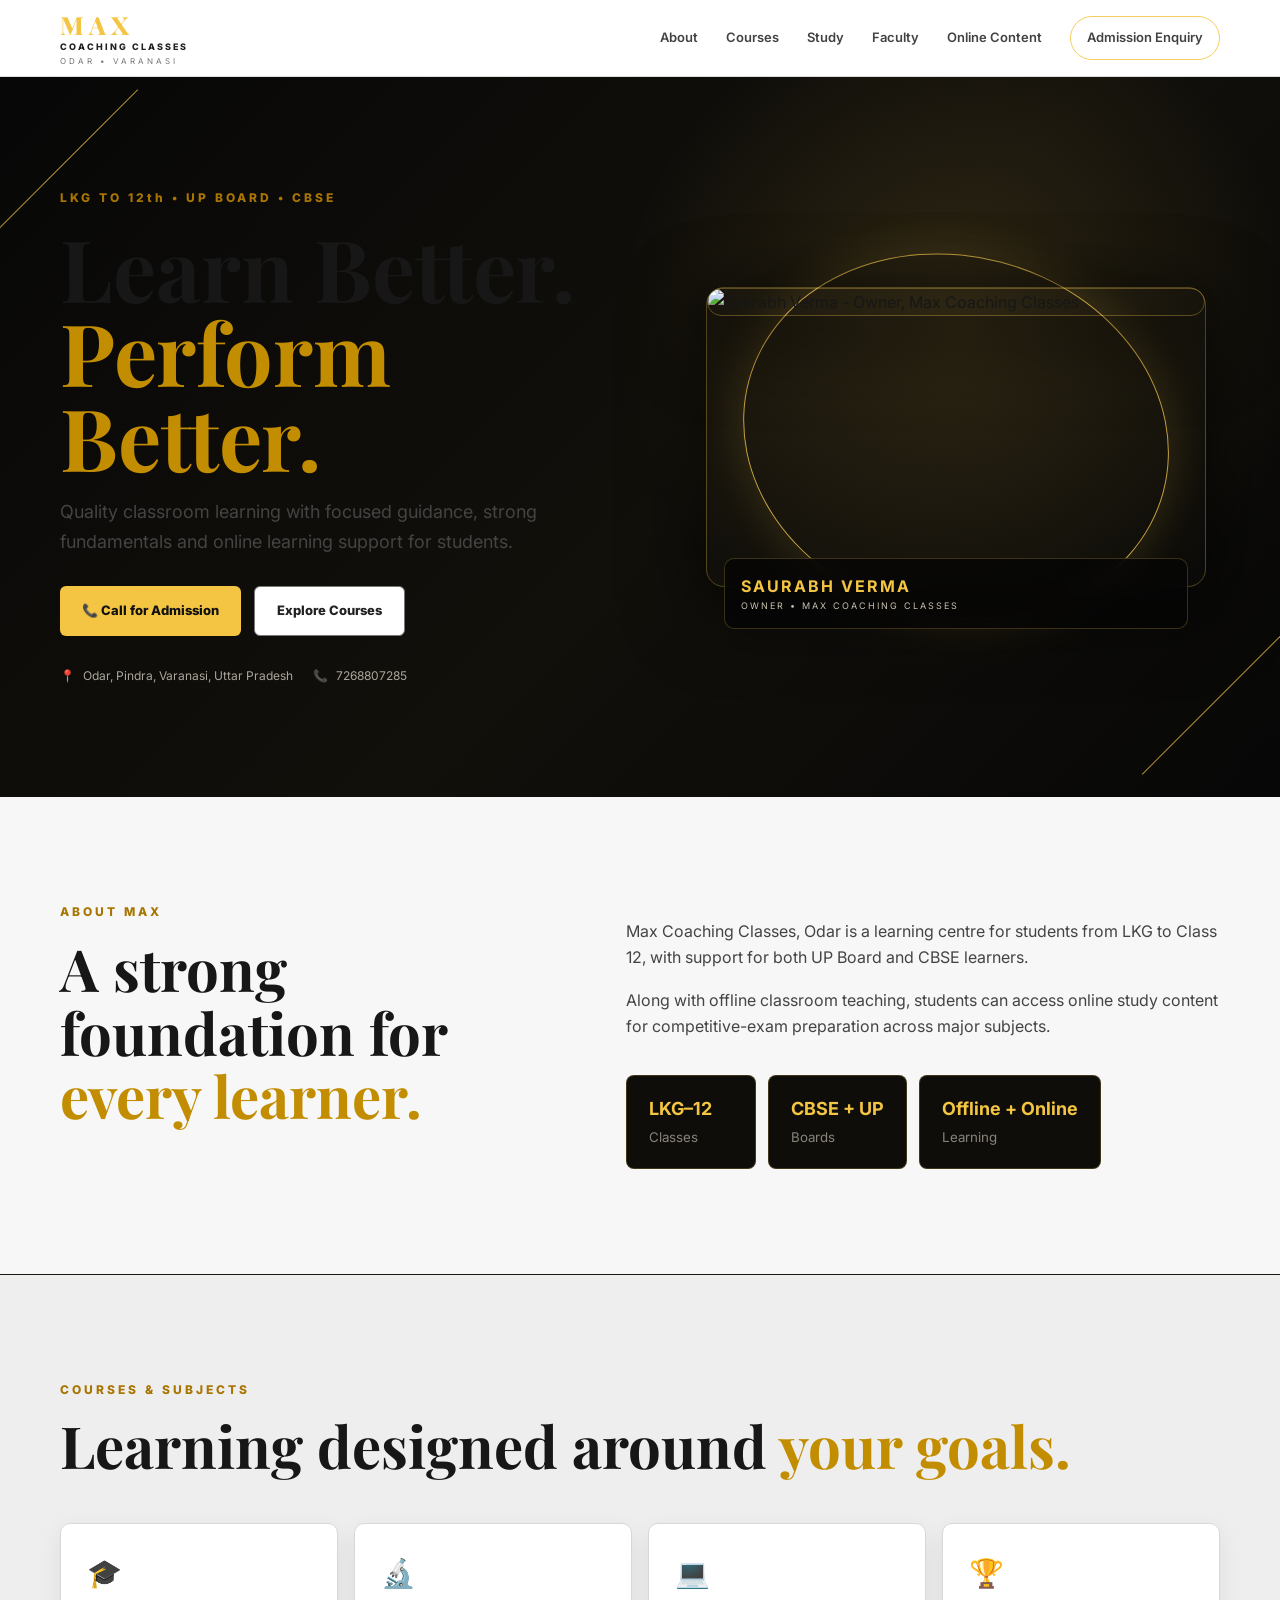
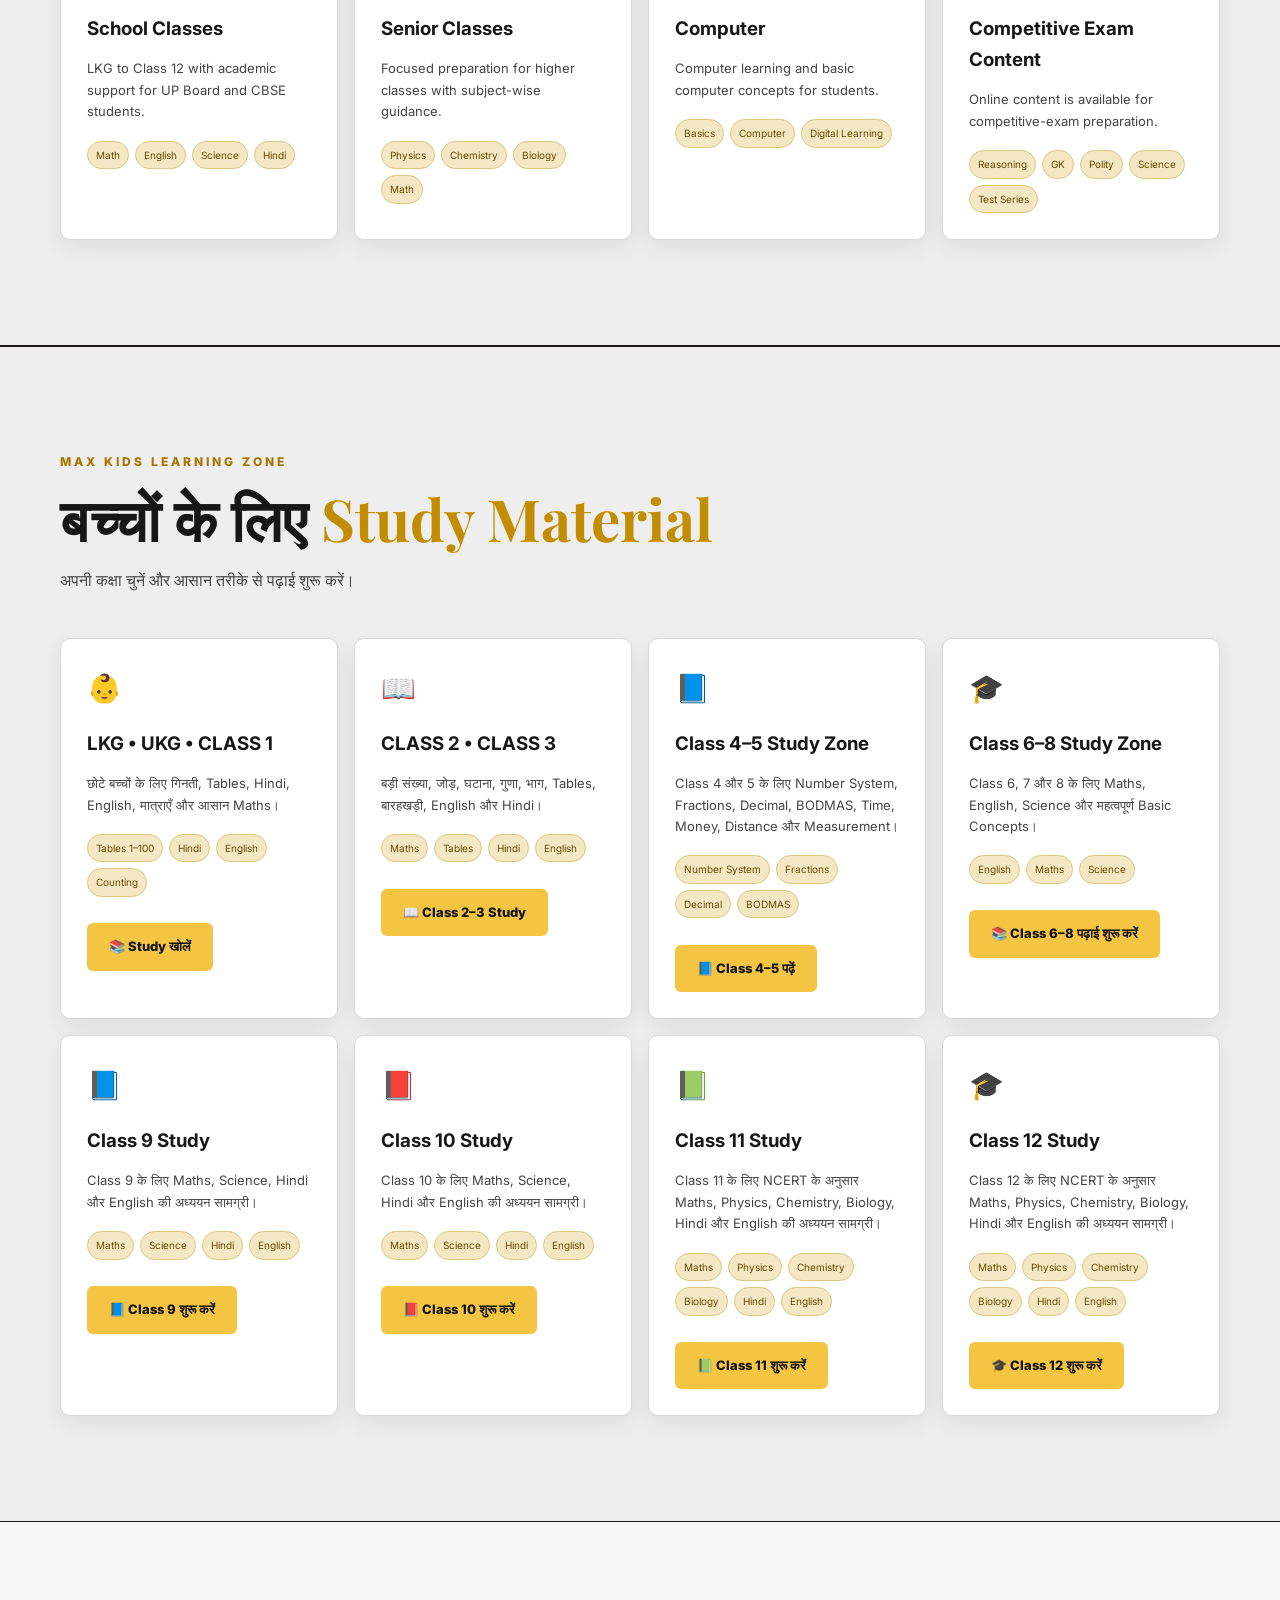
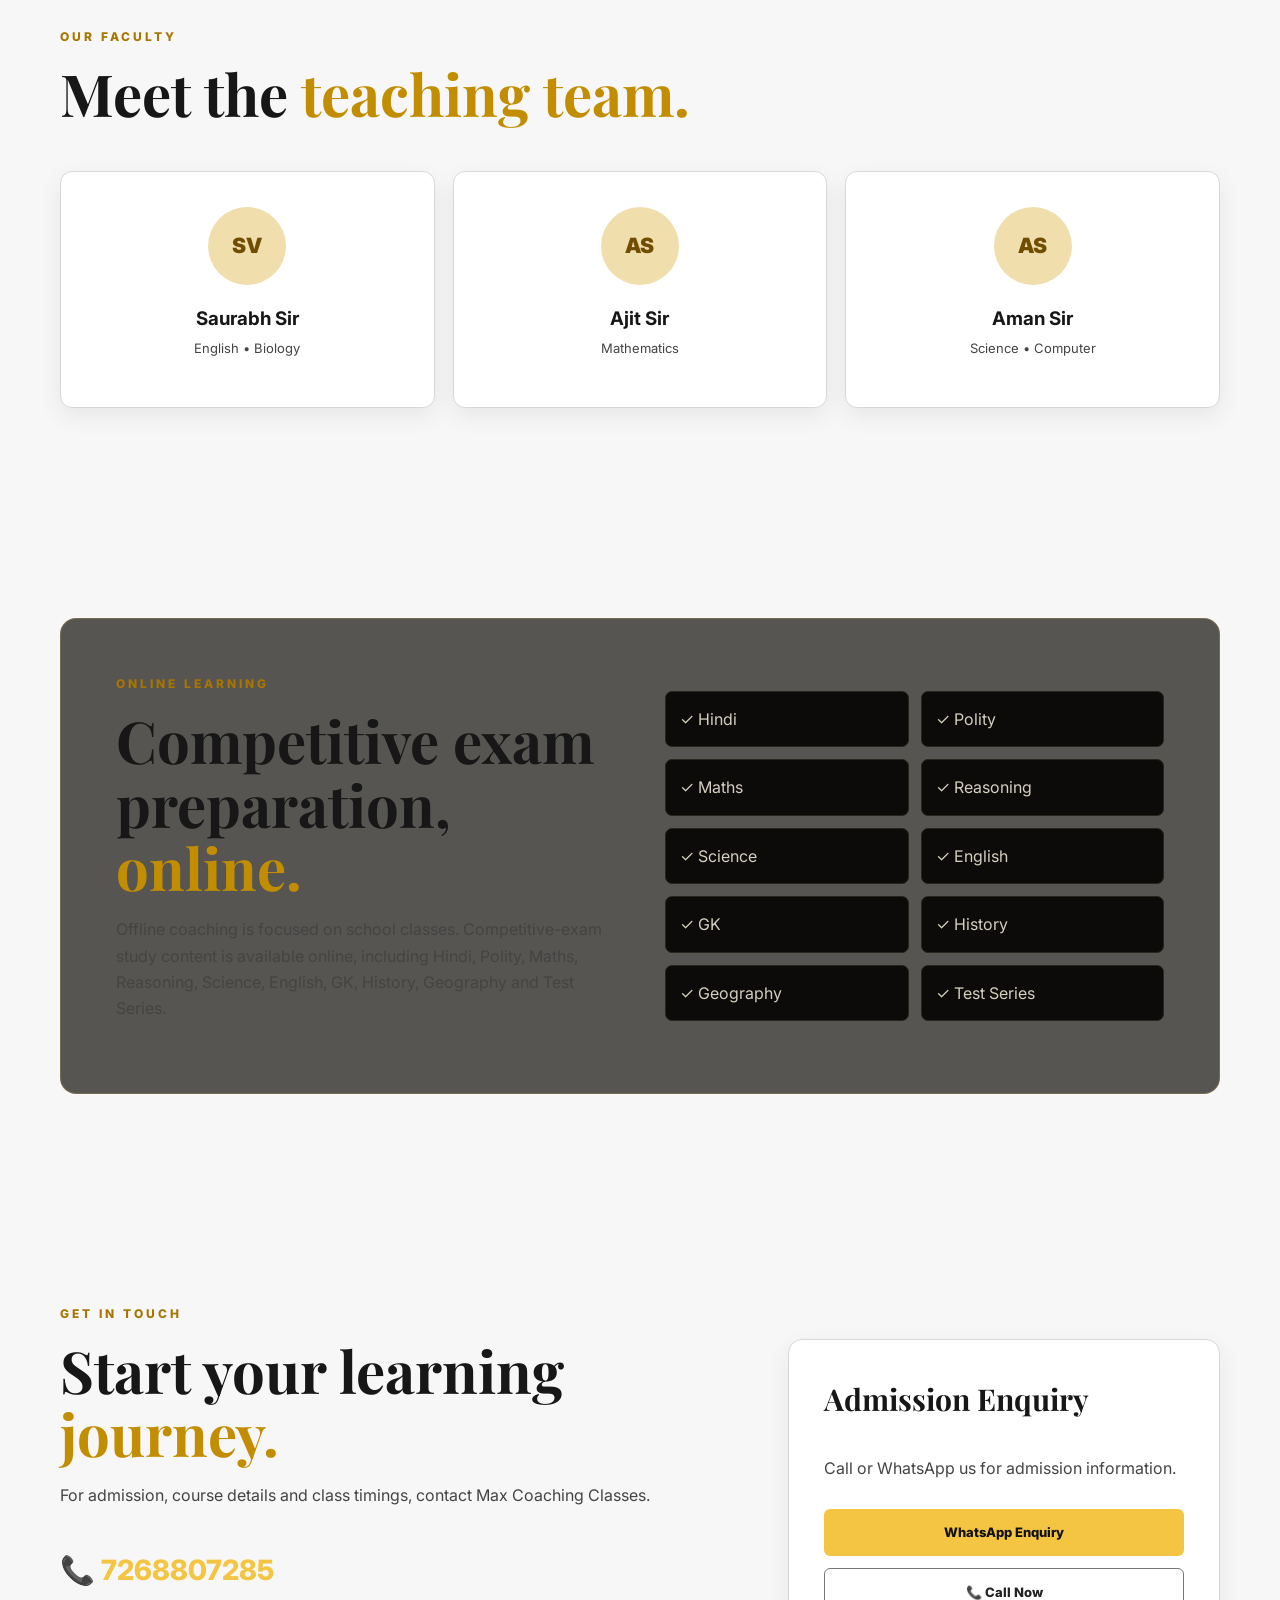
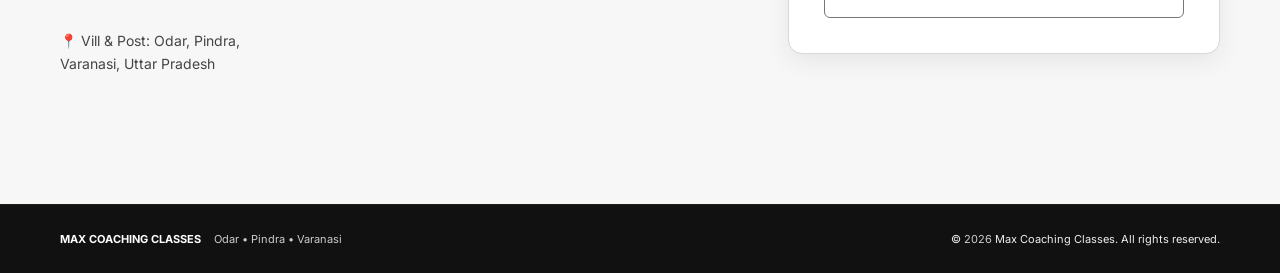
==== commit e399a8de: "Update index.html" ====
--- a/index.html
+++ b/index.html
@@ -16,8 +16,7 @@
   <title>MAX Coaching Classes | Odar, Varanasi</title>
 
   <!-- Google Fonts -->
-  <link rel="preconnect"
-        href="https://fonts.googleapis.com">
+  <link rel="preconnect" href="https://fonts.googleapis.com">
 
   <link rel="preconnect"
         href="https://fonts.gstatic.com"
@@ -32,7 +31,6 @@
 
 </head>
 
-
 <body>
 
 
@@ -59,7 +57,6 @@
       </small>
 
     </a>
-
 
     <button
       class="menu-btn"
@@ -70,28 +67,17 @@
 
     </button>
 
-
     <nav class="nav-links">
 
-      <a href="#about">
-        About
-      </a>
-
-      <a href="#courses">
-        Courses
-      </a>
-
-      <a href="#study">
-        Study
-      </a>
-
-      <a href="#faculty">
-        Faculty
-      </a>
-
-      <a href="#online">
-        Online Content
-      </a>
+      <a href="#about">About</a>
+
+      <a href="#courses">Courses</a>
+
+      <a href="#study">Study</a>
+
+      <a href="#faculty">Faculty</a>
+
+      <a href="#online">Online Content</a>
 
       <a
         href="#contact"
@@ -116,17 +102,13 @@
 <main>
 
 
-
 <!-- =====================================================
      HERO
 ===================================================== -->
 
-<section
-  id="home"
-  class="hero">
+<section id="home" class="hero">
 
   <div class="hero-glow"></div>
-
 
   <div class="container hero-grid">
 
@@ -139,26 +121,16 @@
         LKG TO 12th • UP BOARD • CBSE
       </div>
 
-
       <h1>
-
         Learn Better.<br>
-
-        <span>
-          Perform Better.
-        </span>
-
+        <span>Perform Better.</span>
       </h1>
 
-
       <p class="hero-text">
-
         Quality classroom learning with focused
         guidance, strong fundamentals and online
         learning support for students.
-
       </p>
-
 
       <div class="hero-buttons">
 
@@ -170,7 +142,6 @@
 
         </a>
 
-
         <a
           class="btn btn-outline"
           href="#courses">
@@ -181,14 +152,11 @@
 
       </div>
 
-
       <div class="quick-info">
 
         <div>
 
-          <b>
-            📍
-          </b>
+          <b>📍</b>
 
           <span>
             Odar, Pindra, Varanasi, Uttar Pradesh
@@ -196,12 +164,9 @@
 
         </div>
 
-
         <div>
 
-          <b>
-            📞
-          </b>
+          <b>📞</b>
 
           <span>
             7268807285
@@ -223,39 +188,19 @@
 
       <div class="gold-ring"></div>
 
-
-      <!--
-        IMAGE PATH FIXED
-
-        First:
-        ./assets/owner.png
-
-        If not found:
-        ./owner.png
-
-        If both not found:
-        SV fallback
-      -->
+      <!-- OWNER IMAGE -->
 
       <div class="owner-photo">
 
         <img
           src="./assets/owner.png"
           alt="Saurabh Verma - Owner, Max Coaching Classes"
-          class="owner-image"
-          onerror="this.onerror=null;this.src='./owner.png';this.classList.add('fallback-image');">
-
-
-        <div
-          class="owner-fallback"
-          aria-hidden="true">
-
-          SV
-
-        </div>
-
-      </div>
-
+          class="owner-image">
+
+      </div>
+
+
+      <!-- OWNER BADGE -->
 
       <div class="owner-badge">
 
@@ -281,12 +226,9 @@
      ABOUT
 ===================================================== -->
 
-<section
-  id="about"
-  class="section">
+<section id="about" class="section">
 
   <div class="container split">
-
 
     <div>
 
@@ -294,80 +236,44 @@
         ABOUT MAX
       </div>
 
-
       <h2>
-
         A strong foundation for
-
-        <span>
-          every learner.
-        </span>
-
+        <span>every learner.</span>
       </h2>
 
     </div>
 
-
     <div>
 
       <p>
-
         Max Coaching Classes, Odar is a learning
         centre for students from LKG to Class 12,
         with support for both UP Board and CBSE
         learners.
-
       </p>
 
-
       <p>
-
         Along with offline classroom teaching,
         students can access online study content
         for competitive-exam preparation across
         major subjects.
-
       </p>
 
-
       <div class="stats">
 
         <div>
-
-          <strong>
-            LKG–12
-          </strong>
-
-          <small>
-            Classes
-          </small>
-
-        </div>
-
+          <strong>LKG–12</strong>
+          <small>Classes</small>
+        </div>
 
         <div>
-
-          <strong>
-            CBSE + UP
-          </strong>
-
-          <small>
-            Boards
-          </small>
-
-        </div>
-
+          <strong>CBSE + UP</strong>
+          <small>Boards</small>
+        </div>
 
         <div>
-
-          <strong>
-            Offline + Online
-          </strong>
-
-          <small>
-            Learning
-          </small>
-
+          <strong>Offline + Online</strong>
+          <small>Learning</small>
         </div>
 
       </div>
@@ -384,9 +290,7 @@
      COURSES
 ===================================================== -->
 
-<section
-  id="courses"
-  class="section dark-section">
+<section id="courses" class="section dark-section">
 
   <div class="container">
 
@@ -394,199 +298,112 @@
       COURSES & SUBJECTS
     </div>
 
-
     <h2>
-
       Learning designed around
-
-      <span>
-        your goals.
-      </span>
-
+      <span>your goals.</span>
     </h2>
 
-
     <div class="cards">
 
 
-      <!-- SCHOOL -->
-
-      <article class="card">
-
-        <div class="icon">
-          🎓
-        </div>
-
+      <article class="card">
+
+        <div class="icon">🎓</div>
 
         <h3>
           School Classes
         </h3>
 
-
-        <p>
-
+        <p>
           LKG to Class 12 with academic
           support for UP Board and CBSE
           students.
-
-        </p>
-
-
-        <div class="tags">
-
-          <span>
-            Math
-          </span>
-
-          <span>
-            English
-          </span>
-
-          <span>
-            Science
-          </span>
-
-          <span>
-            Hindi
-          </span>
-
-        </div>
-
-      </article>
-
-
-
-      <!-- SENIOR -->
-
-      <article class="card">
-
-        <div class="icon">
-          🔬
-        </div>
-
+        </p>
+
+        <div class="tags">
+
+          <span>Math</span>
+          <span>English</span>
+          <span>Science</span>
+          <span>Hindi</span>
+
+        </div>
+
+      </article>
+
+
+
+      <article class="card">
+
+        <div class="icon">🔬</div>
 
         <h3>
           Senior Classes
         </h3>
 
-
-        <p>
-
+        <p>
           Focused preparation for higher
           classes with subject-wise guidance.
-
-        </p>
-
-
-        <div class="tags">
-
-          <span>
-            Physics
-          </span>
-
-          <span>
-            Chemistry
-          </span>
-
-          <span>
-            Biology
-          </span>
-
-          <span>
-            Math
-          </span>
-
-        </div>
-
-      </article>
-
-
-
-      <!-- COMPUTER -->
-
-      <article class="card">
-
-        <div class="icon">
-          💻
-        </div>
-
+        </p>
+
+        <div class="tags">
+
+          <span>Physics</span>
+          <span>Chemistry</span>
+          <span>Biology</span>
+          <span>Math</span>
+
+        </div>
+
+      </article>
+
+
+
+      <article class="card">
+
+        <div class="icon">💻</div>
 
         <h3>
           Computer
         </h3>
 
-
-        <p>
-
+        <p>
           Computer learning and basic
           computer concepts for students.
-
-        </p>
-
-
-        <div class="tags">
-
-          <span>
-            Basics
-          </span>
-
-          <span>
-            Computer
-          </span>
-
-          <span>
-            Digital Learning
-          </span>
-
-        </div>
-
-      </article>
-
-
-
-      <!-- COMPETITIVE -->
-
-      <article class="card">
-
-        <div class="icon">
-          🏆
-        </div>
-
+        </p>
+
+        <div class="tags">
+
+          <span>Basics</span>
+          <span>Computer</span>
+          <span>Digital Learning</span>
+
+        </div>
+
+      </article>
+
+
+
+      <article class="card">
+
+        <div class="icon">🏆</div>
 
         <h3>
           Competitive Exam Content
         </h3>
 
-
-        <p>
-
+        <p>
           Online content is available for
           competitive-exam preparation.
-
-        </p>
-
-
-        <div class="tags">
-
-          <span>
-            Reasoning
-          </span>
-
-          <span>
-            GK
-          </span>
-
-          <span>
-            Polity
-          </span>
-
-          <span>
-            Science
-          </span>
-
-          <span>
-            Test Series
-          </span>
+        </p>
+
+        <div class="tags">
+
+          <span>Reasoning</span>
+          <span>GK</span>
+          <span>Polity</span>
+          <span>Science</span>
+          <span>Test Series</span>
 
         </div>
 
@@ -604,87 +421,53 @@
      STUDY ZONE
 ===================================================== -->
 
-<section
-  id="study"
-  class="section dark-section">
+<section id="study" class="section dark-section">
 
   <div class="container">
-
 
     <div class="section-label">
       MAX KIDS LEARNING ZONE
     </div>
 
-
     <h2>
-
       बच्चों के लिए
-
-      <span>
-        Study Material
-      </span>
-
+      <span>Study Material</span>
     </h2>
 
-
     <p>
-
       अपनी कक्षा चुनें और आसान तरीके से
       पढ़ाई शुरू करें।
-
     </p>
 
-
     <div class="cards">
 
 
-
       <!-- LKG UKG CLASS 1 -->
 
       <article class="card">
 
-        <div class="icon">
-          👶
-        </div>
-
+        <div class="icon">👶</div>
 
         <h3>
           LKG • UKG • CLASS 1
         </h3>
 
-
-        <p>
-
+        <p>
           छोटे बच्चों के लिए गिनती,
           Tables, Hindi, English,
           मात्राएँ और आसान Maths।
-
-        </p>
-
-
-        <div class="tags">
-
-          <span>
-            Tables 1–100
-          </span>
-
-          <span>
-            Hindi
-          </span>
-
-          <span>
-            English
-          </span>
-
-          <span>
-            Counting
-          </span>
-
-        </div>
-
+        </p>
+
+        <div class="tags">
+
+          <span>Tables 1–100</span>
+          <span>Hindi</span>
+          <span>English</span>
+          <span>Counting</span>
+
+        </div>
 
         <br>
-
 
         <a
           class="btn btn-gold"
@@ -702,48 +485,28 @@
 
       <article class="card">
 
-        <div class="icon">
-          📖
-        </div>
-
+        <div class="icon">📖</div>
 
         <h3>
           CLASS 2 • CLASS 3
         </h3>
 
-
-        <p>
-
+        <p>
           बड़ी संख्या, जोड़, घटाना,
           गुणा, भाग, Tables, बारहखड़ी,
           English और Hindi।
-
-        </p>
-
-
-        <div class="tags">
-
-          <span>
-            Maths
-          </span>
-
-          <span>
-            Tables
-          </span>
-
-          <span>
-            Hindi
-          </span>
-
-          <span>
-            English
-          </span>
-
-        </div>
-
+        </p>
+
+        <div class="tags">
+
+          <span>Maths</span>
+          <span>Tables</span>
+          <span>Hindi</span>
+          <span>English</span>
+
+        </div>
 
         <br>
-
 
         <a
           class="btn btn-gold"
@@ -761,48 +524,28 @@
 
       <article class="card">
 
-        <div class="icon">
-          📘
-        </div>
-
+        <div class="icon">📘</div>
 
         <h3>
           Class 4–5 Study Zone
         </h3>
 
-
-        <p>
-
+        <p>
           Class 4 और 5 के लिए Number System,
           Fractions, Decimal, BODMAS, Time,
           Money, Distance और Measurement।
-
-        </p>
-
-
-        <div class="tags">
-
-          <span>
-            Number System
-          </span>
-
-          <span>
-            Fractions
-          </span>
-
-          <span>
-            Decimal
-          </span>
-
-          <span>
-            BODMAS
-          </span>
-
-        </div>
-
+        </p>
+
+        <div class="tags">
+
+          <span>Number System</span>
+          <span>Fractions</span>
+          <span>Decimal</span>
+          <span>BODMAS</span>
+
+        </div>
 
         <br>
-
 
         <a
           class="btn btn-gold"
@@ -820,44 +563,27 @@
 
       <article class="card">
 
-        <div class="icon">
-          🎓
-        </div>
-
+        <div class="icon">🎓</div>
 
         <h3>
           Class 6–8 Study Zone
         </h3>
 
-
-        <p>
-
+        <p>
           Class 6, 7 और 8 के लिए Maths,
           English, Science और महत्वपूर्ण
           Basic Concepts।
-
-        </p>
-
-
-        <div class="tags">
-
-          <span>
-            English
-          </span>
-
-          <span>
-            Maths
-          </span>
-
-          <span>
-            Science
-          </span>
-
-        </div>
-
+        </p>
+
+        <div class="tags">
+
+          <span>English</span>
+          <span>Maths</span>
+          <span>Science</span>
+
+        </div>
 
         <br>
-
 
         <a
           class="btn btn-gold"
@@ -875,47 +601,27 @@
 
       <article class="card">
 
-        <div class="icon">
-          📘
-        </div>
-
+        <div class="icon">📘</div>
 
         <h3>
           Class 9 Study
         </h3>
 
-
-        <p>
-
+        <p>
           Class 9 के लिए Maths, Science,
           Hindi और English की अध्ययन सामग्री।
-
-        </p>
-
-
-        <div class="tags">
-
-          <span>
-            Maths
-          </span>
-
-          <span>
-            Science
-          </span>
-
-          <span>
-            Hindi
-          </span>
-
-          <span>
-            English
-          </span>
-
-        </div>
-
+        </p>
+
+        <div class="tags">
+
+          <span>Maths</span>
+          <span>Science</span>
+          <span>Hindi</span>
+          <span>English</span>
+
+        </div>
 
         <br>
-
 
         <a
           class="btn btn-gold"
@@ -933,47 +639,27 @@
 
       <article class="card">
 
-        <div class="icon">
-          📕
-        </div>
-
+        <div class="icon">📕</div>
 
         <h3>
           Class 10 Study
         </h3>
 
-
-        <p>
-
+        <p>
           Class 10 के लिए Maths, Science,
           Hindi और English की अध्ययन सामग्री।
-
-        </p>
-
-
-        <div class="tags">
-
-          <span>
-            Maths
-          </span>
-
-          <span>
-            Science
-          </span>
-
-          <span>
-            Hindi
-          </span>
-
-          <span>
-            English
-          </span>
-
-        </div>
-
+        </p>
+
+        <div class="tags">
+
+          <span>Maths</span>
+          <span>Science</span>
+          <span>Hindi</span>
+          <span>English</span>
+
+        </div>
 
         <br>
-
 
         <a
           class="btn btn-gold"
@@ -991,56 +677,30 @@
 
       <article class="card">
 
-        <div class="icon">
-          📗
-        </div>
-
+        <div class="icon">📗</div>
 
         <h3>
           Class 11 Study
         </h3>
 
-
-        <p>
-
+        <p>
           Class 11 के लिए NCERT के अनुसार
           Maths, Physics, Chemistry, Biology,
           Hindi और English की अध्ययन सामग्री।
-
-        </p>
-
-
-        <div class="tags">
-
-          <span>
-            Maths
-          </span>
-
-          <span>
-            Physics
-          </span>
-
-          <span>
-            Chemistry
-          </span>
-
-          <span>
-            Biology
-          </span>
-
-          <span>
-            Hindi
-          </span>
-
-          <span>
-            English
-          </span>
-
-        </div>
-
+        </p>
+
+        <div class="tags">
+
+          <span>Maths</span>
+          <span>Physics</span>
+          <span>Chemistry</span>
+          <span>Biology</span>
+          <span>Hindi</span>
+          <span>English</span>
+
+        </div>
 
         <br>
-
 
         <a
           class="btn btn-gold"
@@ -1058,56 +718,30 @@
 
       <article class="card">
 
-        <div class="icon">
-          🎓
-        </div>
-
+        <div class="icon">🎓</div>
 
         <h3>
           Class 12 Study
         </h3>
 
-
-        <p>
-
+        <p>
           Class 12 के लिए NCERT के अनुसार
           Maths, Physics, Chemistry, Biology,
           Hindi और English की अध्ययन सामग्री।
-
-        </p>
-
-
-        <div class="tags">
-
-          <span>
-            Maths
-          </span>
-
-          <span>
-            Physics
-          </span>
-
-          <span>
-            Chemistry
-          </span>
-
-          <span>
-            Biology
-          </span>
-
-          <span>
-            Hindi
-          </span>
-
-          <span>
-            English
-          </span>
-
-        </div>
-
+        </p>
+
+        <div class="tags">
+
+          <span>Maths</span>
+          <span>Physics</span>
+          <span>Chemistry</span>
+          <span>Biology</span>
+          <span>Hindi</span>
+          <span>English</span>
+
+        </div>
 
         <br>
-
 
         <a
           class="btn btn-gold"
@@ -1119,7 +753,6 @@
 
       </article>
 
-
     </div>
 
   </div>
@@ -1132,31 +765,20 @@
      FACULTY
 ===================================================== -->
 
-<section
-  id="faculty"
-  class="section">
+<section id="faculty" class="section">
 
   <div class="container">
-
 
     <div class="section-label">
       OUR FACULTY
     </div>
 
-
     <h2>
-
       Meet the
-
-      <span>
-        teaching team.
-      </span>
-
+      <span>teaching team.</span>
     </h2>
 
-
     <div class="faculty-grid">
-
 
       <div class="faculty">
 
@@ -1207,7 +829,6 @@
         </p>
 
       </div>
-
 
     </div>
 
@@ -1221,12 +842,9 @@
      ONLINE LEARNING
 ===================================================== -->
 
-<section
-  id="online"
-  class="section online-section">
+<section id="online" class="section online-section">
 
   <div class="container online-box">
-
 
     <div>
 
@@ -1234,52 +852,33 @@
         ONLINE LEARNING
       </div>
 
-
       <h2>
-
         Competitive exam preparation,
-
-        <span>
-          online.
-        </span>
-
+        <span>online.</span>
       </h2>
 
-
       <p>
-
         Offline coaching is focused on school
         classes. Competitive-exam study content
         is available online, including Hindi,
         Polity, Maths, Reasoning, Science,
         English, GK, History, Geography and
         Test Series.
-
       </p>
 
     </div>
 
-
     <div class="online-list">
 
       <span>✓ Hindi</span>
-
       <span>✓ Polity</span>
-
       <span>✓ Maths</span>
-
       <span>✓ Reasoning</span>
-
       <span>✓ Science</span>
-
       <span>✓ English</span>
-
       <span>✓ GK</span>
-
       <span>✓ History</span>
-
       <span>✓ Geography</span>
-
       <span>✓ Test Series</span>
 
     </div>
@@ -1294,12 +893,9 @@
      CONTACT
 ===================================================== -->
 
-<section
-  id="contact"
-  class="section contact-section">
+<section id="contact" class="section contact-section">
 
   <div class="container contact-grid">
-
 
     <div>
 
@@ -1307,26 +903,16 @@
         GET IN TOUCH
       </div>
 
-
       <h2>
-
         Start your learning
-
-        <span>
-          journey.
-        </span>
-
+        <span>journey.</span>
       </h2>
 
-
       <p>
-
         For admission, course details and
         class timings, contact Max Coaching
         Classes.
-
       </p>
-
 
       <a
         class="big-phone"
@@ -1336,7 +922,6 @@
 
       </a>
 
-
       <p class="address">
 
         📍 Vill & Post: Odar, Pindra,
@@ -1357,14 +942,10 @@
         Admission Enquiry
       </h3>
 
-
       <p>
-
         Call or WhatsApp us for admission
         information.
-
       </p>
-
 
       <a
         class="btn btn-gold full"
@@ -1376,7 +957,6 @@
 
       </a>
 
-
       <a
         class="btn btn-outline full"
         href="tel:+917268807285">
@@ -1404,7 +984,6 @@
 
   <div class="container footer">
 
-
     <div>
 
       <strong>
@@ -1417,19 +996,13 @@
 
     </div>
 
-
     <div>
 
-      ©
-
-      <span id="year"></span>
-
+      © <span id="year"></span>
       Max Coaching Classes.
-
       All rights reserved.
 
     </div>
-
 
   </div>
 
@@ -1443,8 +1016,9 @@
 
 <script src="./script.js"></script>
 
-
 <script>
+
+  /* Current year */
 
   const yearElement =
     document.getElementById("year");
@@ -1456,35 +1030,8 @@
 
   }
 
-
-  /*
-    OWNER IMAGE FALLBACK
-
-    अगर assets/owner.png नहीं मिलता,
-    तो root/owner.png try होगा।
-  */
-
-  document.querySelectorAll(".owner-image").forEach(function(image) {
-
-    image.addEventListener("error", function() {
-
-      this.style.display = "none";
-
-      const fallback =
-        this.parentElement.querySelector(".owner-fallback");
-
-      if (fallback) {
-
-        fallback.style.display = "flex";
-
-      }
-
-    });
-
-  });
-
 </script>
 
 
 </body>
-            </html>
+</html>
--- a/style.css
+++ b/style.css
@@ -922,3 +922,77 @@
   }
 
 }
+/* ================= OWNER PHOTO FIX ================= */
+
+.hero-card {
+  position: relative;
+  width: 100%;
+  max-width: 500px;
+  min-height: 420px;
+  display: flex;
+  align-items: center;
+  justify-content: center;
+}
+
+.hero-card .owner-photo {
+  display: block;
+  width: 100%;
+  max-width: 500px;
+  height: auto;
+  min-height: 300px;
+  object-fit: cover;
+  border-radius: 18px;
+  position: relative;
+  z-index: 2;
+  border: 1px solid rgba(244,198,77,.3);
+  box-shadow: 0 20px 80px rgba(0,0,0,.75);
+}
+
+.owner-fallback {
+  display: none;
+  position: relative;
+  z-index: 2;
+  width: 100%;
+  min-height: 300px;
+  border: 1px solid rgba(244,198,77,.3);
+  border-radius: 18px;
+  background: #11100d;
+  align-items: center;
+  justify-content: center;
+  flex-direction: column;
+  gap: 8px;
+}
+
+.owner-fallback span {
+  width: 90px;
+  height: 90px;
+  border-radius: 50%;
+  display: grid;
+  place-items: center;
+  background: #f4c64d;
+  color: #111;
+  font-size: 28px;
+  font-weight: 800;
+}
+
+.owner-fallback strong {
+  color: #f4c64d;
+  letter-spacing: 2px;
+}
+
+.owner-fallback small {
+  color: #c8c1ae;
+  letter-spacing: 2px;
+}
+
+@media(max-width:850px) {
+  .hero-card {
+    order: -1;
+    max-width: 430px;
+    min-height: 300px;
+  }
+
+  .hero-card .owner-photo {
+    max-width: 430px;
+  }
+}
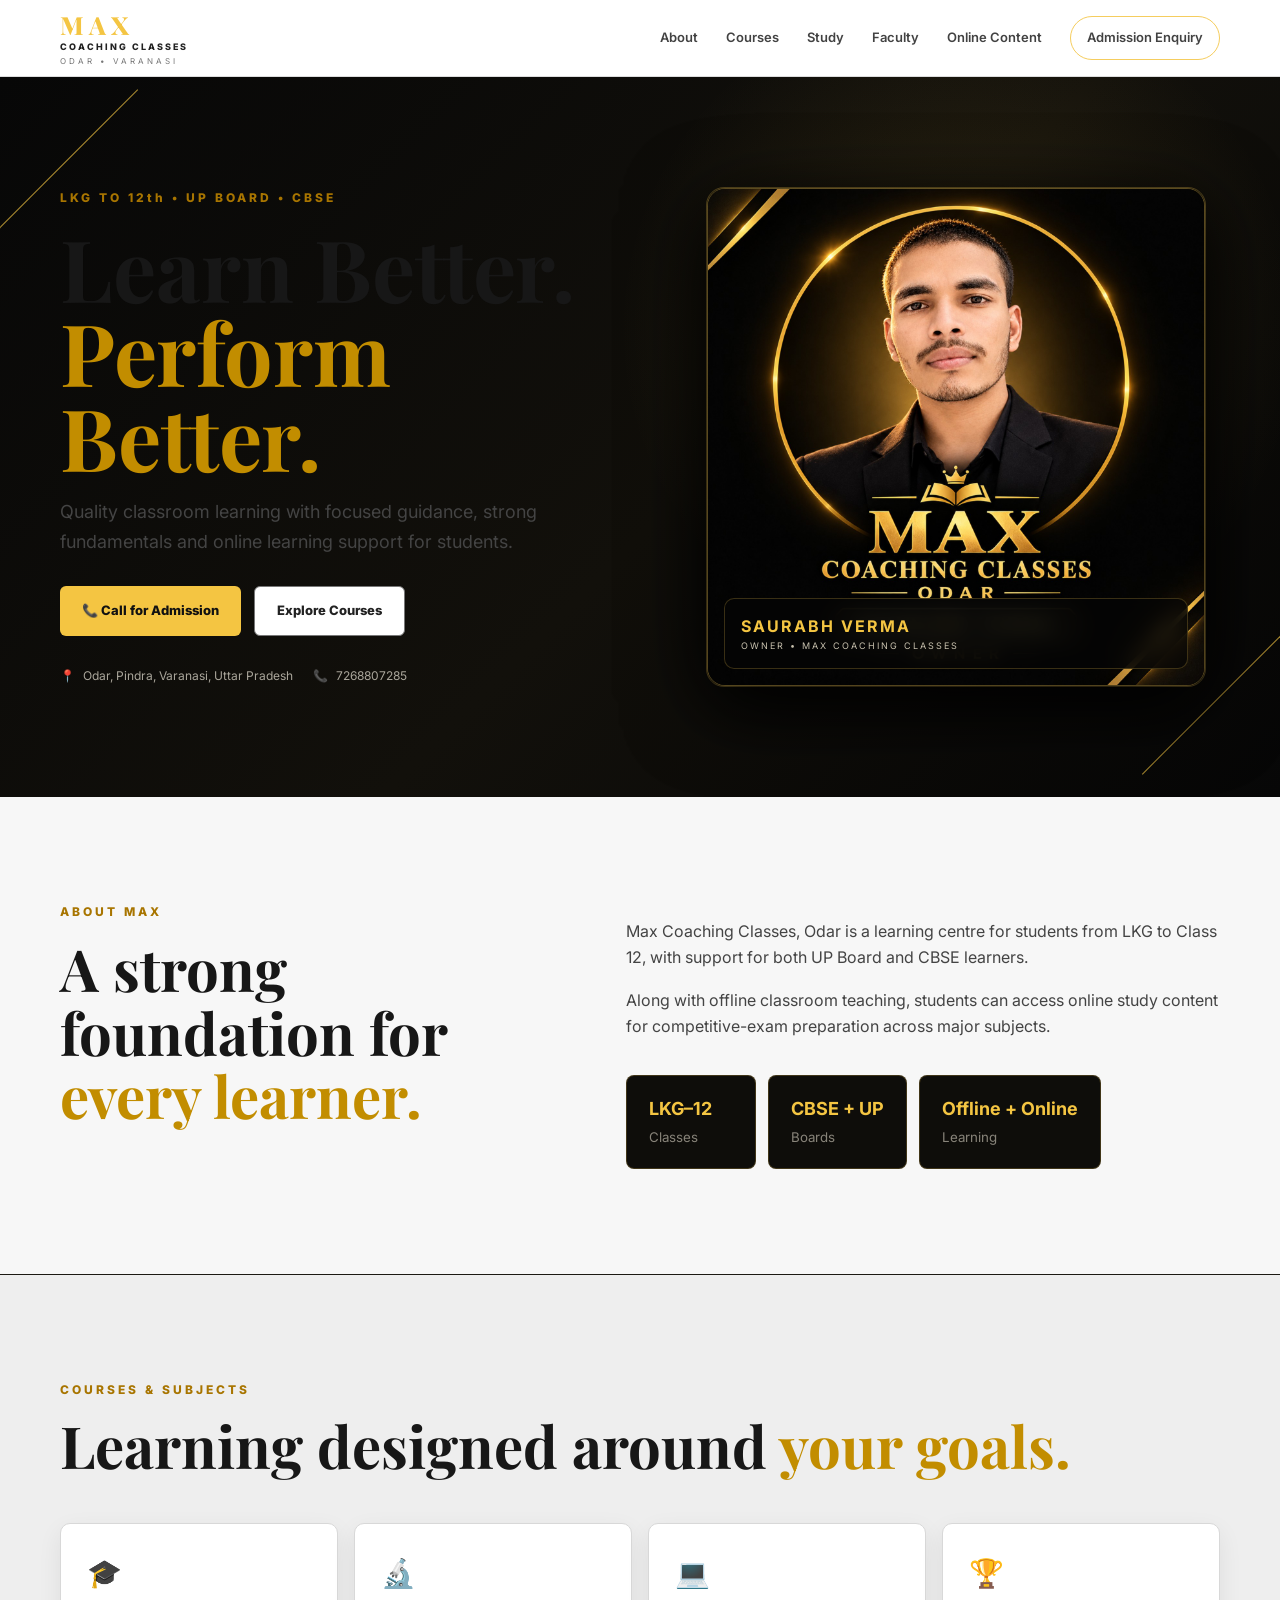
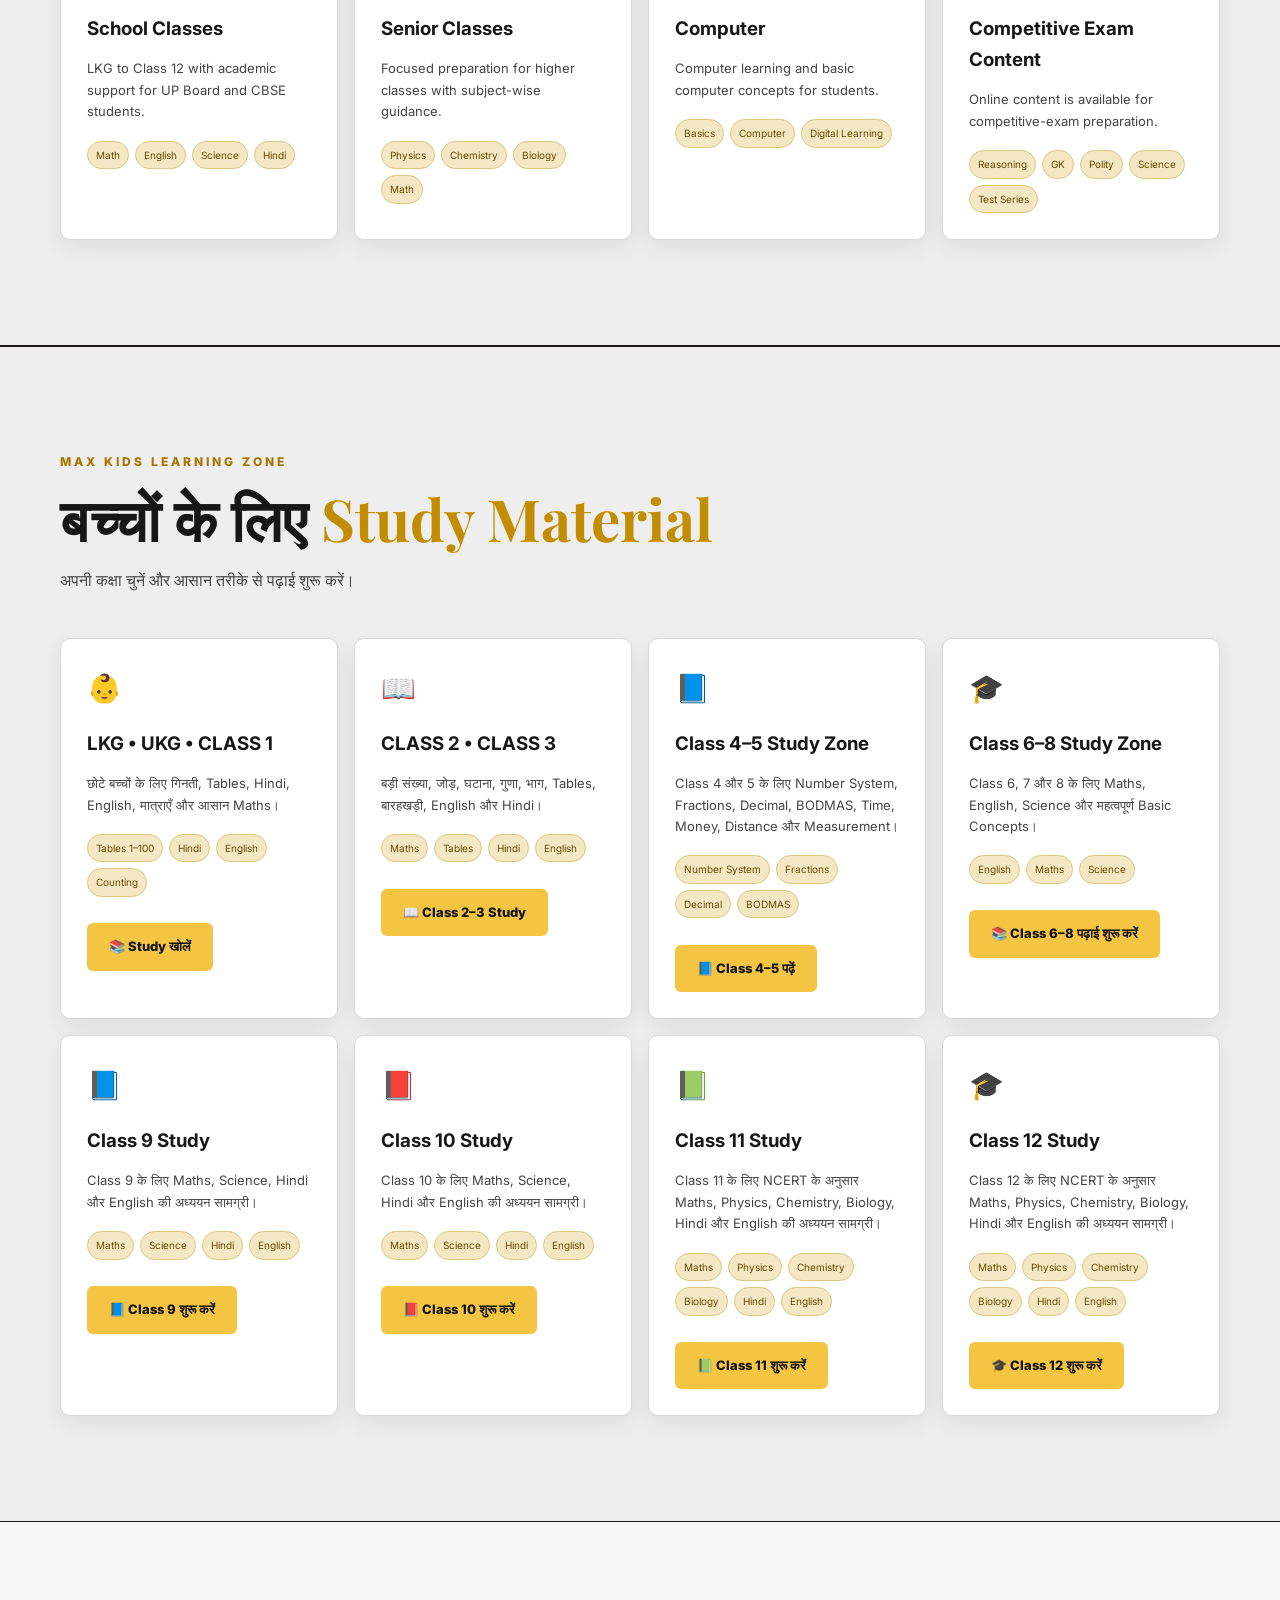
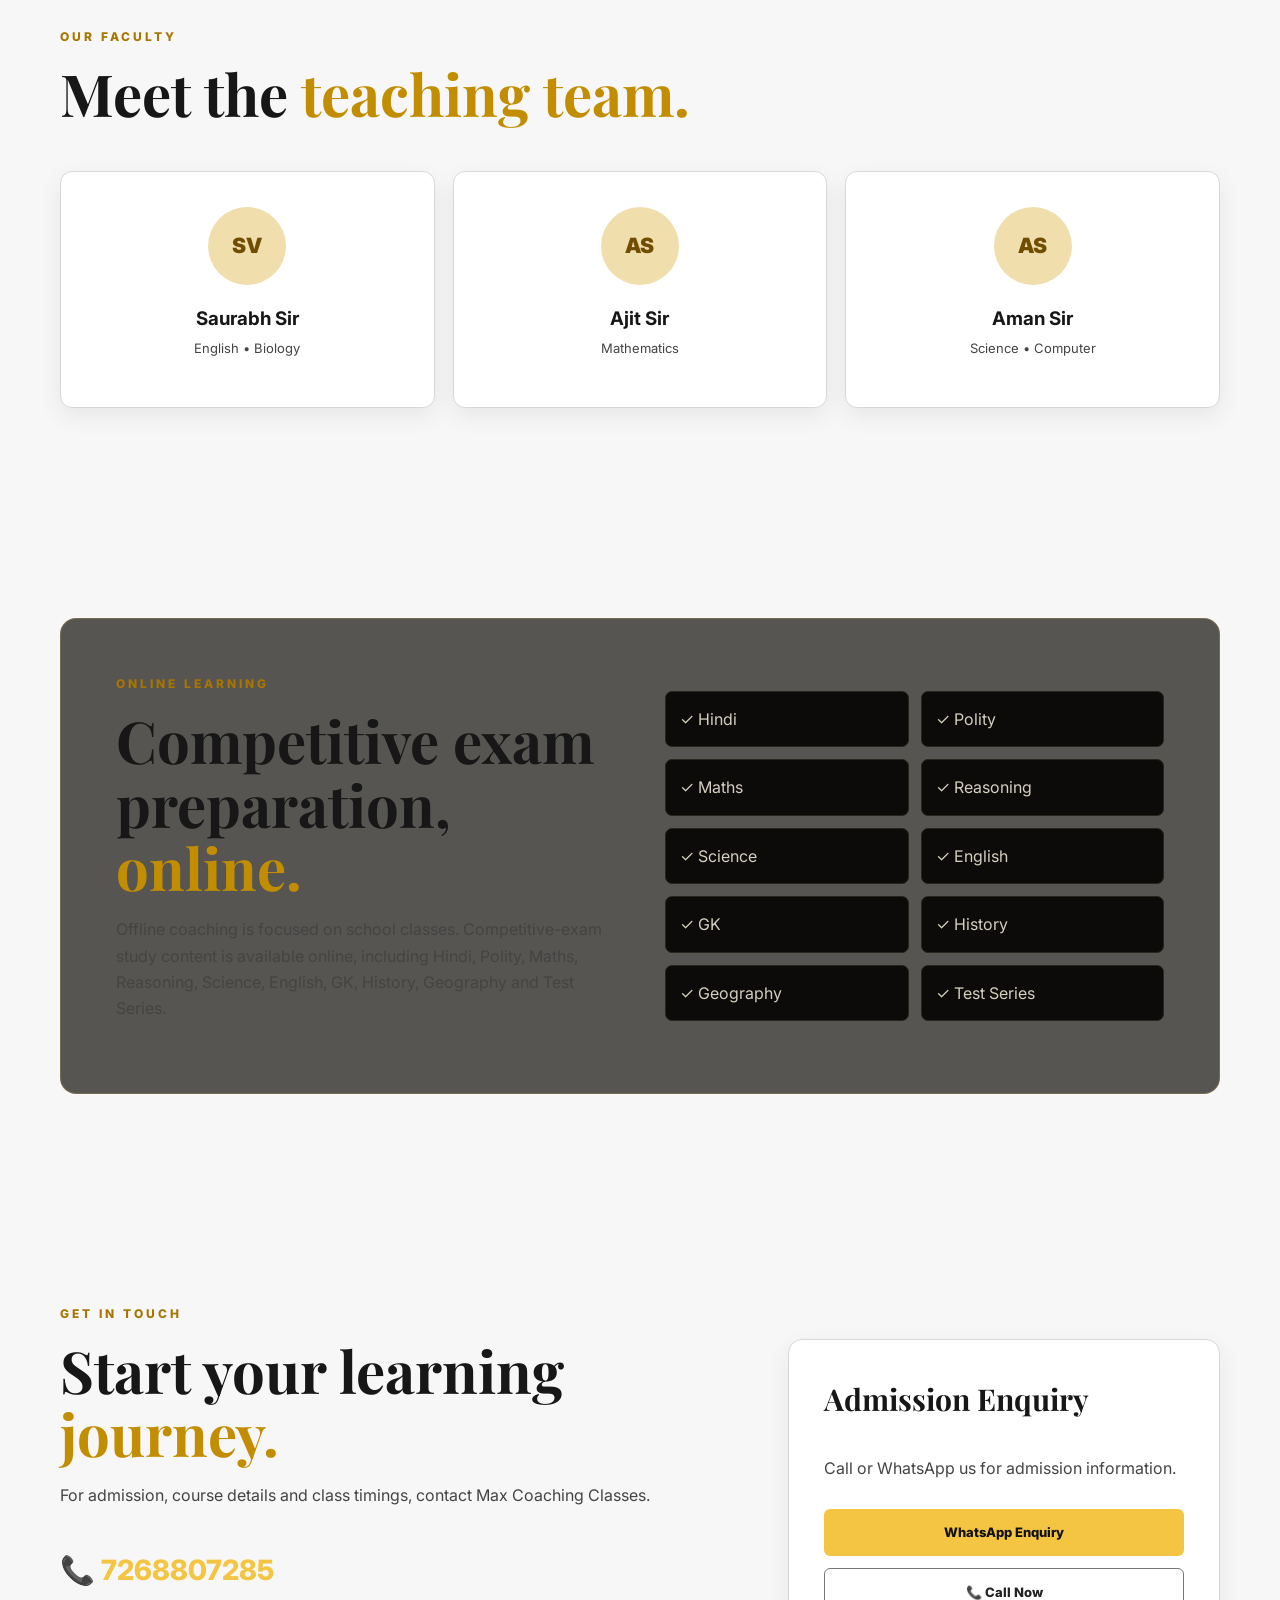
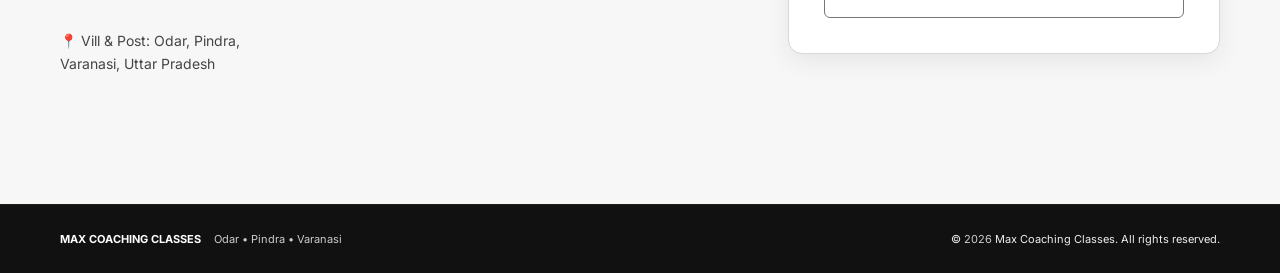
==== commit 383530a6: "Update index.html" ====
--- a/index.html
+++ b/index.html
@@ -188,12 +188,16 @@
 
       <div class="gold-ring"></div>
 
-      <!-- OWNER IMAGE -->
+      <!-- OWNER IMAGE
+           IMPORTANT:
+           owner.png GitHub repository ke ROOT me hai.
+           Isliye path ./owner.png hai.
+      -->
 
       <div class="owner-photo">
 
         <img
-          src="./assets/owner.png"
+          src="./owner.png"
           alt="Saurabh Verma - Owner, Max Coaching Classes"
           class="owner-image">
 
@@ -306,6 +310,8 @@
     <div class="cards">
 
 
+      <!-- SCHOOL CLASSES -->
+
       <article class="card">
 
         <div class="icon">🎓</div>
@@ -333,6 +339,8 @@
 
 
 
+      <!-- SENIOR CLASSES -->
+
       <article class="card">
 
         <div class="icon">🔬</div>
@@ -359,6 +367,8 @@
 
 
 
+      <!-- COMPUTER -->
+
       <article class="card">
 
         <div class="icon">💻</div>
@@ -383,6 +393,8 @@
       </article>
 
 
+
+      <!-- COMPETITIVE -->
 
       <article class="card">
 
@@ -1034,4 +1046,4 @@
 
 
 </body>
-</html>
+          </html>
